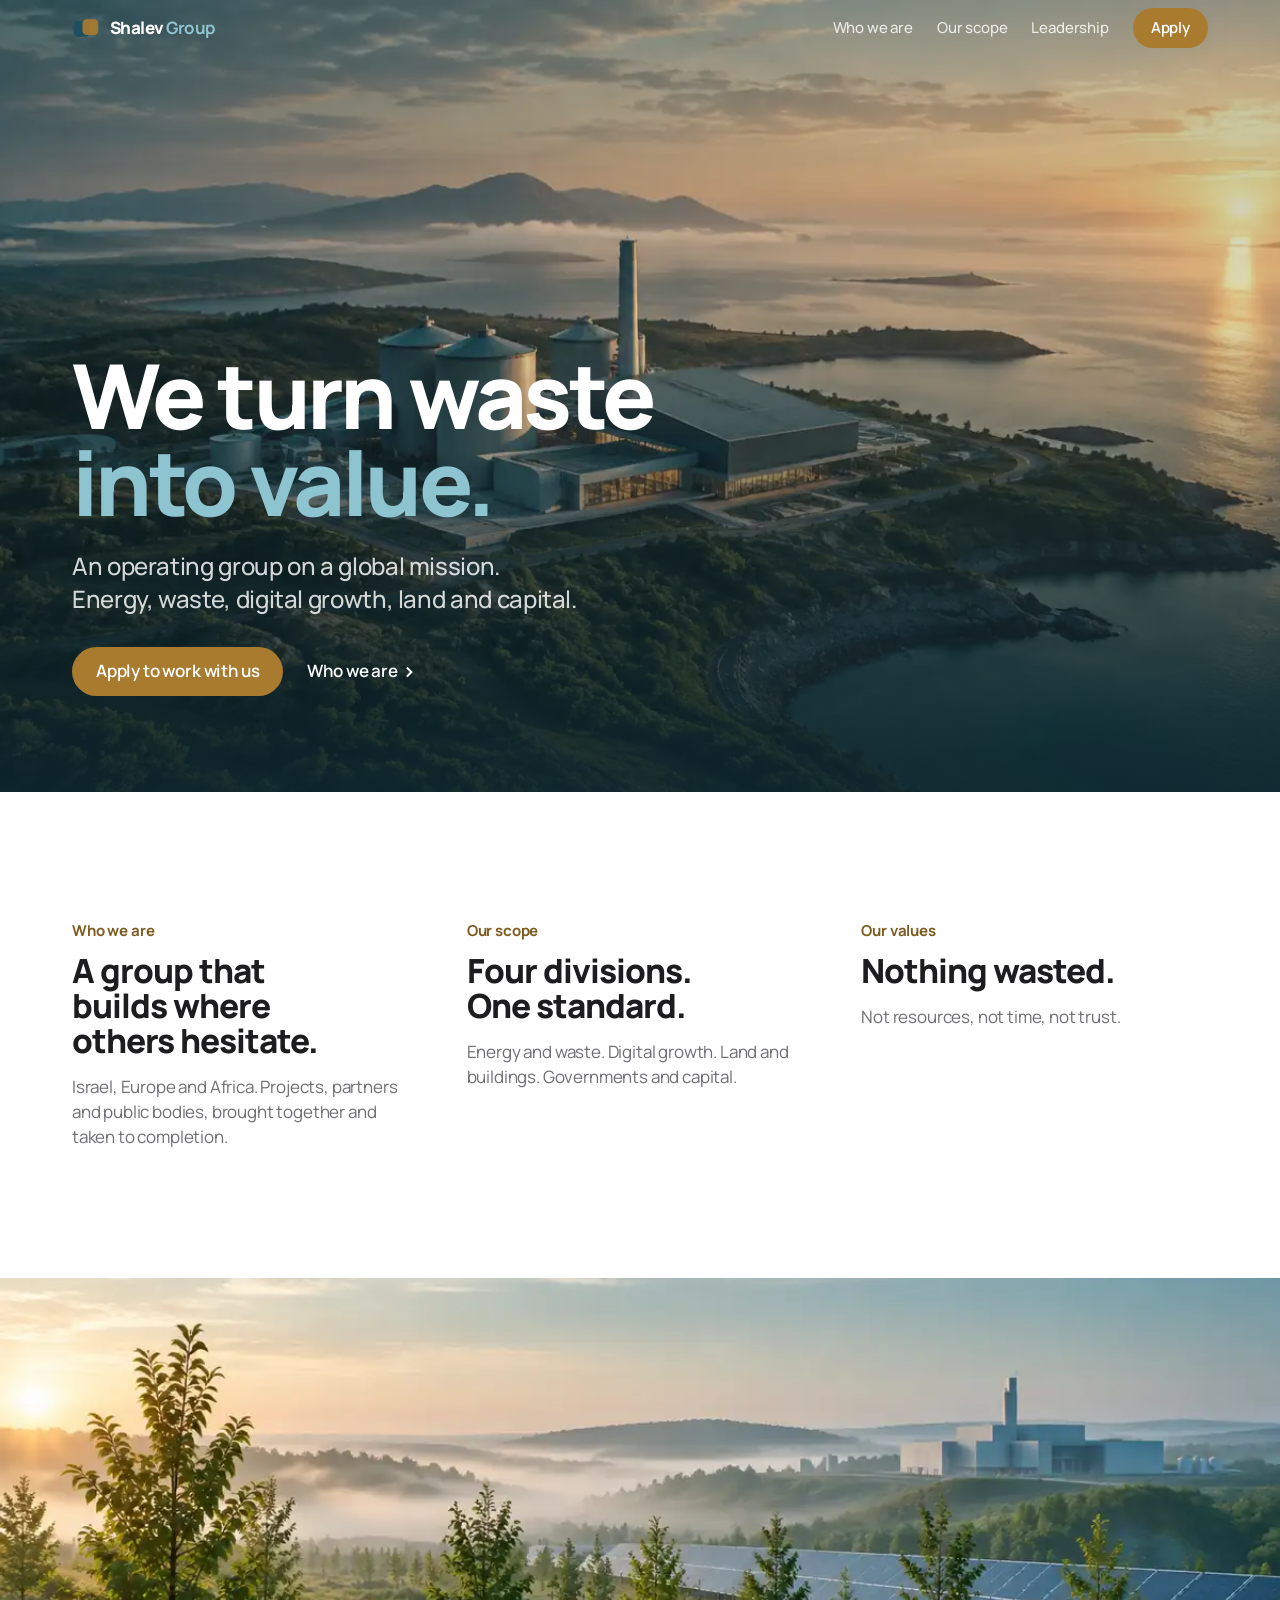
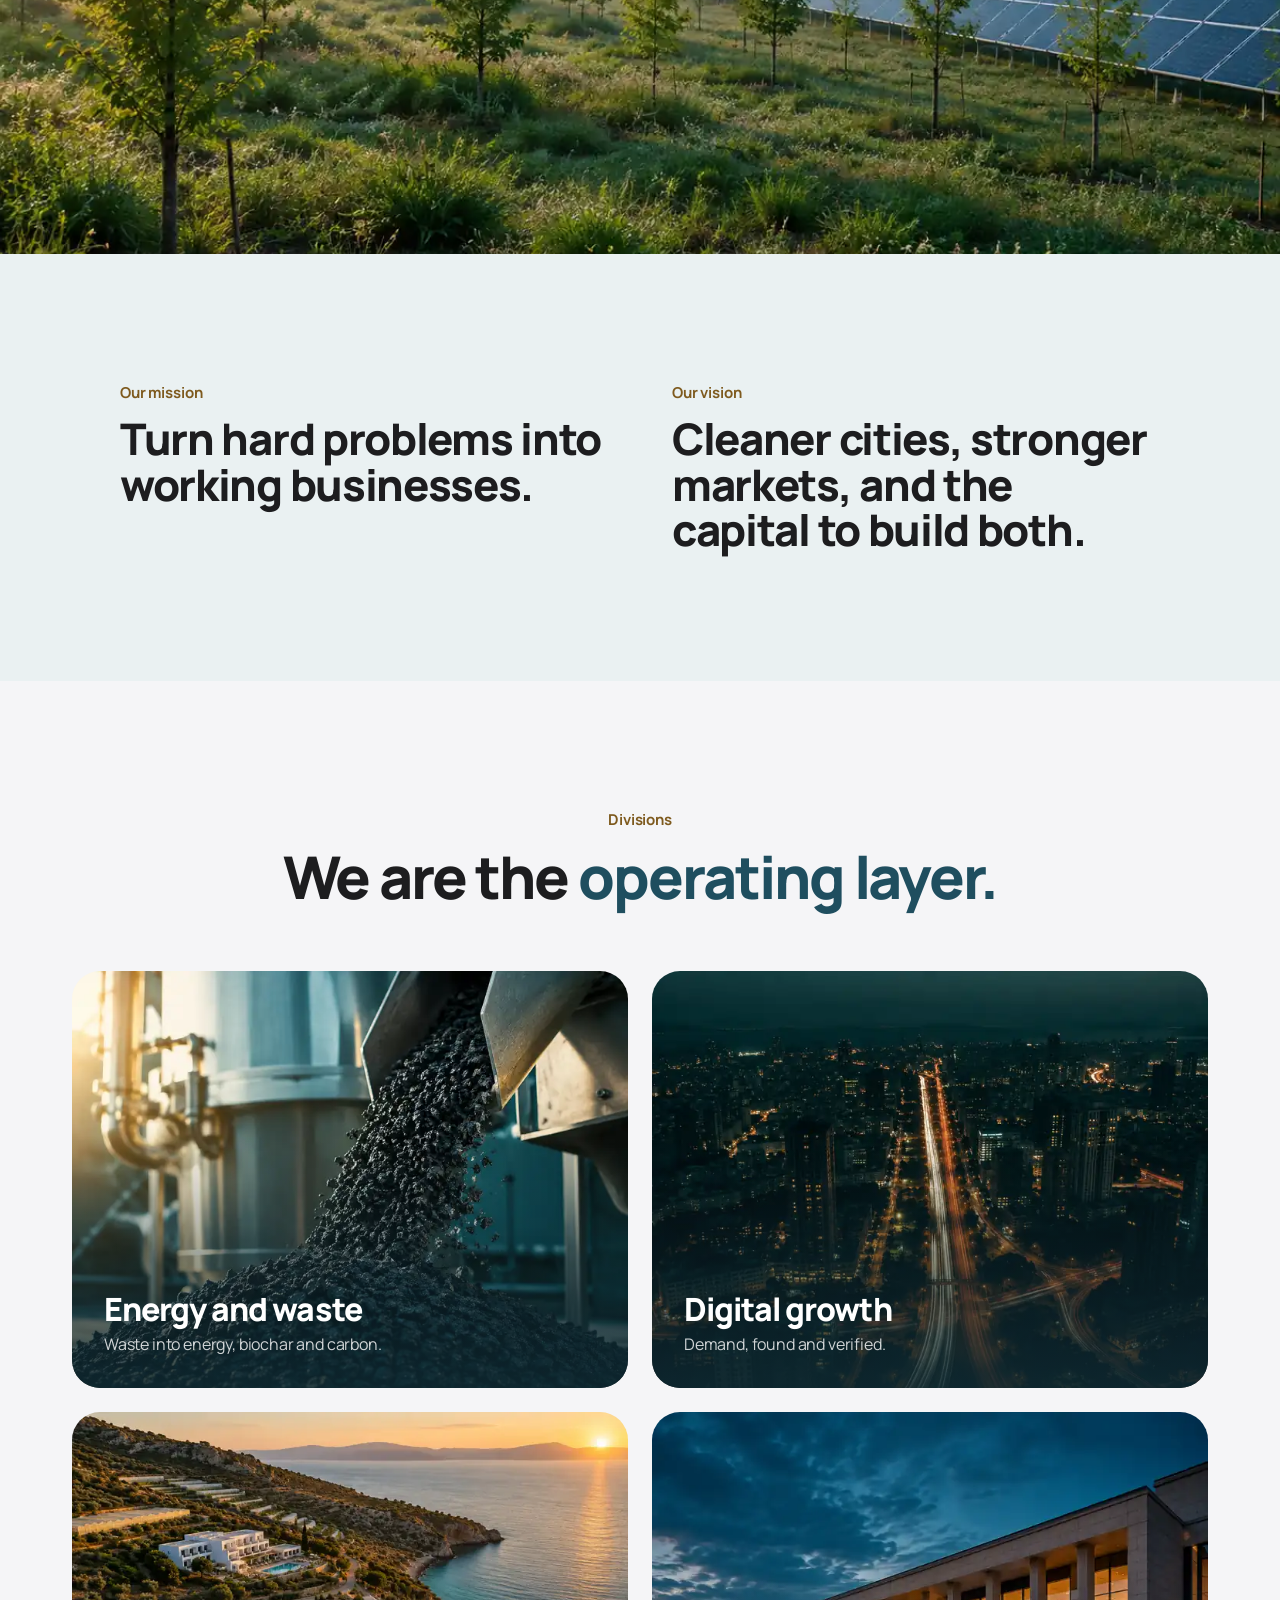
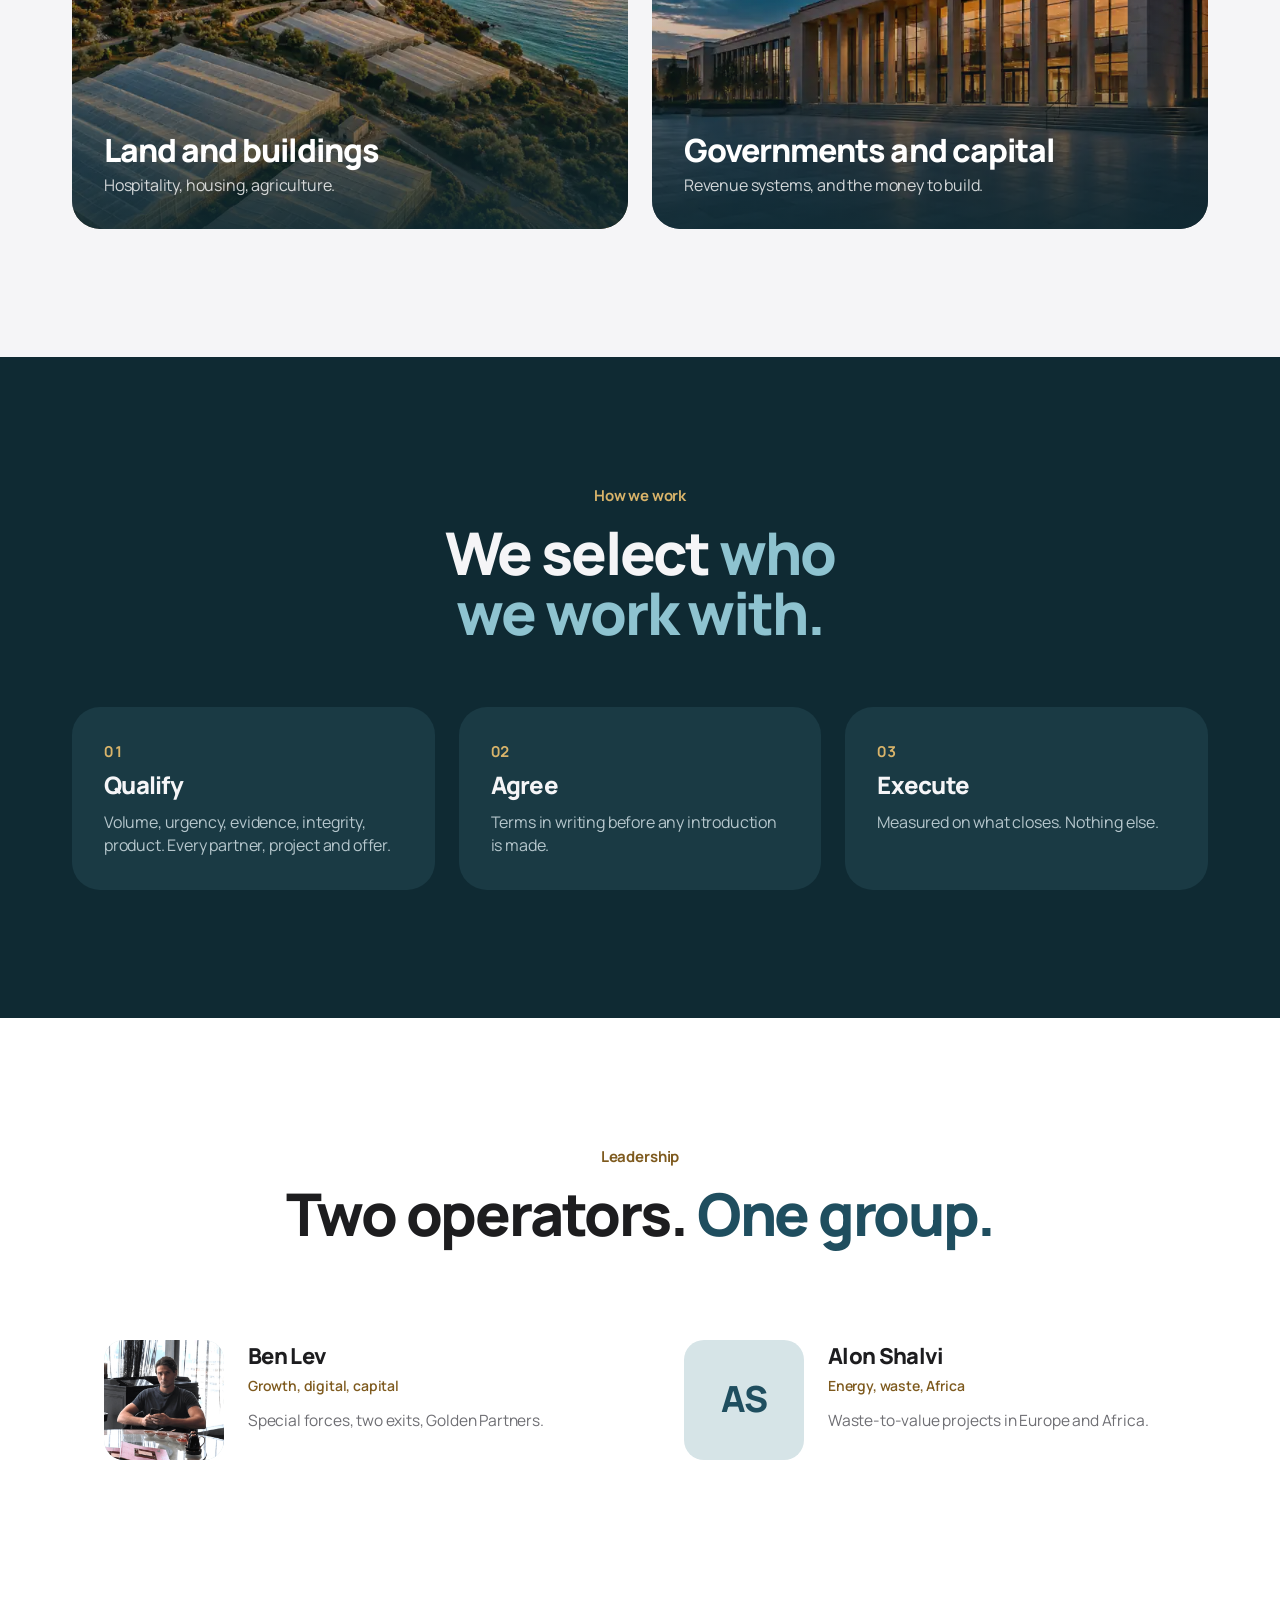
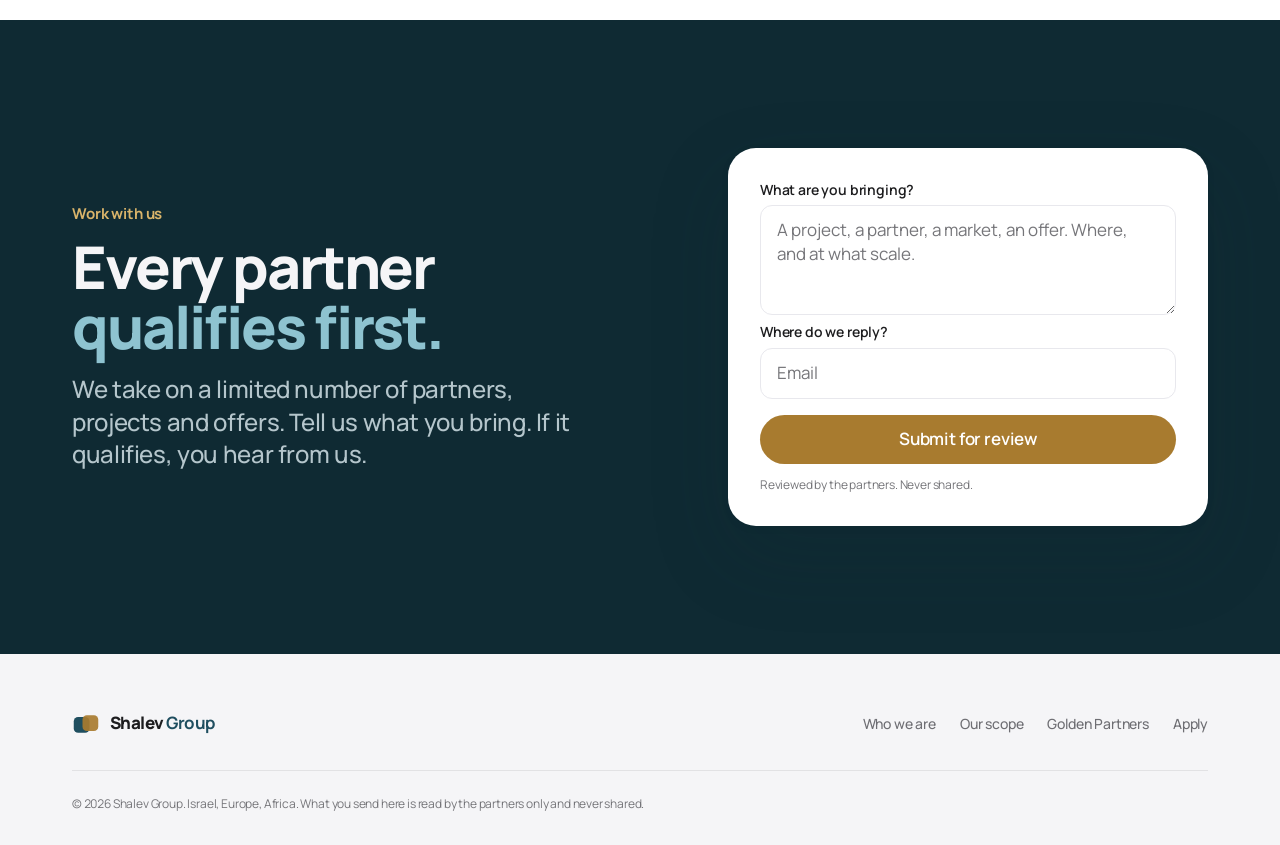
==== index.html @ f4799b77 "Title option 3 and the shalevgroup.com CNAME for GitHub Pages Hero now reads "We turn waste into val" ====
<!doctype html>
<html lang="en">
<head>
<meta charset="utf-8">
<meta name="viewport" content="width=device-width, initial-scale=1">
<title>Shalev Group</title>
<meta name="description" content="Shalev Group turns waste into value. An operating group in energy, waste, digital growth, land and capital. Israel, Europe, Africa.">
<meta property="og:title" content="Shalev Group">
<meta property="og:description" content="We turn waste into value.">
<meta property="og:type" content="website">
<meta property="og:image" content="img/hero.webp">
<link rel="preload" href="fonts/Manrope[wght].ttf" as="font" type="font/ttf" crossorigin>
<link rel="stylesheet" href="css/shalev.css">
<link rel="icon" href="img/mark.svg">
</head>
<body>

<header class="nav nav-dark">
  <div class="wrap">
    <a class="brand" href="/" aria-label="Shalev Group home"><svg viewBox="0 0 32 32" aria-hidden="true"><rect x="2" y="8" width="18" height="18" rx="5" fill="#1F4E5F"/><rect x="12" y="6" width="18" height="18" rx="5" fill="#A87B2F" opacity=".92"/></svg><span>Shalev <b>Group</b></span></a>
    <nav class="nav-links" aria-label="Primary">
      <a href="#who">Who we are</a>
      <a href="#scope">Our scope</a>
      <a href="#leadership">Leadership</a>
      <a class="btn btn-brass btn-sm" href="#apply">Apply</a>
    </nav>
  </div>
</header>

<main>

<section class="hero-photo" id="top">
  <img class="bg" src="img/hero.webp" alt="" width="1400" height="783" fetchpriority="high">
  <div class="wrap hero-copy">
    <h1 class="hero-display">We turn waste <em>into value.</em></h1>
    <p class="lead">An operating group on a global mission. Energy, waste, digital growth, land and capital.</p>
    <div class="hero-cta"><a class="btn btn-brass" href="#apply">Apply to work with us</a><a class="link" href="#who">Who we are</a></div>
  </div>
</section>

<section class="tile white" id="who">
  <div class="wrap">
    <div class="trio">
      <div><span class="eyebrow">Who we are</span><p class="display-sm">A group that builds where others hesitate.</p><p class="body">Israel, Europe and Africa. Projects, partners and public bodies, brought together and taken to completion.</p></div>
      <div><span class="eyebrow">Our scope</span><p class="display-sm">Four divisions. One standard.</p><p class="body">Energy and waste. Digital growth. Land and buildings. Governments and capital.</p></div>
      <div><span class="eyebrow">Our values</span><p class="display-sm">Nothing wasted.</p><p class="body">Not resources, not time, not trust.</p></div>
    </div>
  </div>
</section>

<section class="photo-band">
  <img src="img/mission.webp" alt="" width="1200" height="671" loading="lazy">
</section>

<section class="tile tonal mv" id="mission">
  <div class="wrap">
    <div class="mv-grid">
      <div><span class="eyebrow">Our mission</span><p class="display-sm">Turn hard problems into working businesses.</p></div>
      <div><span class="eyebrow">Our vision</span><p class="display-sm">Cleaner cities, stronger markets, and the capital to build both.</p></div>
    </div>
  </div>
</section>

<section class="tile gray" id="scope">
  <div class="wrap">
    <div class="tile-head"><span class="eyebrow">Divisions</span><h2 class="display">We are the <em>operating layer.</em></h2></div>
    <div class="cards">
      <a class="card" href="#apply"><img src="img/energy.webp" alt="" width="720" height="542" loading="lazy"><div class="cb"><h3>Energy and waste</h3><p>Waste into energy, biochar and carbon.</p></div></a>
      <a class="card" href="https://goldenpartners.co" rel="noopener"><img src="img/digital.webp" alt="" width="720" height="542" loading="lazy"><div class="cb"><h3>Digital growth</h3><p>Demand, found and verified.</p></div></a>
      <a class="card" href="#apply"><img src="img/land.webp" alt="" width="720" height="542" loading="lazy"><div class="cb"><h3>Land and buildings</h3><p>Hospitality, housing, agriculture.</p></div></a>
      <a class="card" href="#apply"><img src="img/capital.webp" alt="" width="720" height="542" loading="lazy"><div class="cb"><h3>Governments and capital</h3><p>Revenue systems, and the money to build.</p></div></a>
    </div>
  </div>
</section>

<section class="tile on-dark" id="standard">
  <div class="wrap">
    <div class="tile-head"><span class="eyebrow">How we work</span><h2 class="display">We select <em>who we work with.</em></h2></div>
    <div class="steps3">
      <div class="step"><span class="n">01</span><h3>Qualify</h3><p>Volume, urgency, evidence, integrity, product. Every partner, project and offer.</p></div>
      <div class="step"><span class="n">02</span><h3>Agree</h3><p>Terms in writing before any introduction is made.</p></div>
      <div class="step"><span class="n">03</span><h3>Execute</h3><p>Measured on what closes. Nothing else.</p></div>
    </div>
  </div>
</section>

<section class="tile white" id="leadership">
  <div class="wrap">
    <div class="tile-head"><span class="eyebrow">Leadership</span><h2 class="display">Two operators. <em>One group.</em></h2></div>
    <div class="people">
      <article class="person">
        <div class="ph"><img src="img/ben-lev.jpg" alt="Ben Lev" width="120" height="120" loading="lazy"></div>
        <div><h3>Ben Lev</h3><div class="role">Growth, digital, capital</div><p>Special forces, two exits, Golden Partners.</p></div>
      </article>
      <article class="person">
        <div class="ph init" aria-hidden="true">AS</div>
        <div><h3>Alon Shalvi</h3><div class="role">Energy, waste, Africa</div><p>Waste-to-value projects in Europe and Africa.</p></div>
      </article>
    </div>
  </div>
</section>

<section class="tile on-dark" id="apply">
  <div class="wrap close-grid">
    <div>
      <span class="eyebrow">Work with us</span>
      <h2 class="display">Every partner <em>qualifies first.</em></h2>
      <p class="lead">We take on a limited number of partners, projects and offers. Tell us what you bring. If it qualifies, you hear from us.</p>
    </div>
    <div>
      <form class="form-card" id="qform" novalidate>
        <div class="q"><label class="label" for="f-ask">What are you bringing?</label><textarea class="field" id="f-ask" name="ask" placeholder="A project, a partner, a market, an offer. Where, and at what scale." required></textarea><p class="err">One sentence is enough.</p></div>
        <div class="q"><label class="label" for="f-email">Where do we reply?</label><input class="field" id="f-email" name="email" type="email" inputmode="email" autocomplete="email" placeholder="Email" required><p class="err">A working email, so the reply reaches you.</p></div>
        <button class="btn btn-brass" type="submit">Submit for review</button>
        <p class="fine">Reviewed by the partners. Never shared.</p>
      </form>
      <div class="done" id="qdone" tabindex="-1"><p>Received. If it qualifies, you hear from us.</p></div>
    </div>
  </div>
</section>

</main>

<footer>
  <div class="wrap">
    <div class="f-top">
      <a class="brand" href="/"><svg viewBox="0 0 32 32" aria-hidden="true"><rect x="2" y="8" width="18" height="18" rx="5" fill="#1F4E5F"/><rect x="12" y="6" width="18" height="18" rx="5" fill="#A87B2F" opacity=".92"/></svg><span>Shalev <b>Group</b></span></a>
      <nav class="f-links" aria-label="Footer"><a href="#who">Who we are</a><a href="#scope">Our scope</a><a href="https://goldenpartners.co" rel="noopener">Golden Partners</a><a href="#apply">Apply</a></nav>
    </div>
    <p class="fine f-fine">© 2026 Shalev Group. Israel, Europe, Africa. What you send here is read by the partners only and never shared.</p>
  </div>
</footer>
<script src="js/site.js" defer></script>
</body>
</html>
---- css/shalev.css ----
/* Shalev Group. Chassis shared with Local Growth Partner and Golden Partners (one sans family, Apple tiles, product on a stage). Tokens are Shalev's: deep teal, brass, sea-dark tile. See DESIGN.md. */
@font-face{font-family:"Manrope";src:url("../fonts/Manrope[wght].ttf") format("truetype");font-weight:200 800;font-display:swap}
:root{
  --canvas:#FFFFFF;--surface:#F5F5F7;--surface-2:#E8E8ED;--tonal:#EAF1F2;--tonal-2:#D6E4E7;
  --ink:#1D1D1F;--ink-2:#6E6E73;--ink-3:#757579;--hairline:rgba(0,0,0,.08);
  --tile:#0F2A33;--tile-2:#1A3A44;--on-dark:#F5F5F7;--on-dark-2:#B5C6CC;--on-dark-3:#8FA6AE;
  --teal:#1F4E5F;--teal-press:#163B48;--teal-on-dark:#8EC3D0;--brass:#A87B2F;--brass-ink:#7E5A1E;--brass-on-dark:#D9B46A;--good:#1E9E5A;
  --sans:"Manrope",system-ui,-apple-system,BlinkMacSystemFont,"SF Pro Text","Segoe UI",Roboto,"Helvetica Neue",Arial,sans-serif;
  --s1:4px;--s2:8px;--s3:12px;--s4:16px;--s5:24px;--s6:32px;--s7:48px;--s8:64px;--s9:96px;--s10:128px;
  --r-sm:12px;--r-md:20px;--r-lg:28px;--r-xl:36px;--pill:9999px;
  --shadow-product:0 30px 80px rgba(15,42,51,.18),0 2px 8px rgba(15,42,51,.06);
  --ease:cubic-bezier(.25,.1,.25,1);--ease-out:cubic-bezier(0,0,.58,1);
}
*{box-sizing:border-box;margin:0;padding:0}
html{scroll-behavior:smooth;-webkit-text-size-adjust:100%}
body{font-family:var(--sans);font-size:17px;line-height:1.47;letter-spacing:-0.01em;color:var(--ink);background:var(--canvas);-webkit-font-smoothing:antialiased;overflow-x:hidden;font-variant-numeric:tabular-nums}
img,svg{display:block;max-width:100%}
a{color:inherit}ol,ul{list-style:none}
::selection{background:var(--brass);color:#fff}
:focus-visible{outline:2px solid var(--teal);outline-offset:3px;border-radius:var(--r-sm)}
.on-dark :focus-visible{outline-color:var(--teal-on-dark)}
.wrap{width:100%;max-width:1200px;margin:0 auto;padding:0 var(--s6)}

/* type */
.hero-display{font-weight:800;font-size:clamp(46px,7vw,92px);line-height:.98;letter-spacing:-0.04em;text-wrap:balance}
.display{font-weight:800;font-size:clamp(34px,4.6vw,60px);line-height:1.02;letter-spacing:-0.035em;text-wrap:balance}
.display-sm{font-weight:800;font-size:clamp(28px,3.4vw,44px);line-height:1.05;letter-spacing:-0.03em;text-wrap:balance}
.hero-display em,.display em,.display-sm em{font-style:normal;color:var(--teal)}
.on-dark .display em,.on-dark .display-sm em{color:var(--teal-on-dark)}
.lead{font-size:clamp(19px,2.1vw,24px);line-height:1.35;letter-spacing:-0.015em;font-weight:500;color:var(--ink-2);text-wrap:pretty}
.on-dark .lead{color:var(--on-dark-2)}
.title{font-size:21px;font-weight:700;line-height:1.24;letter-spacing:-0.02em}
.body{font-size:17px;color:var(--ink-2)}
.on-dark .body{color:var(--on-dark-2)}
.caption{font-size:14px;line-height:1.43;color:var(--ink-2)}
.on-dark .caption{color:var(--on-dark-3)}
.fine{font-size:12px;line-height:1.5;color:var(--ink-3)}
.eyebrow{display:block;font-size:15px;font-weight:700;letter-spacing:-0.01em;color:var(--brass-ink);margin-bottom:var(--s3)}
.on-dark .eyebrow{color:var(--brass-on-dark)}

/* buttons */
.btn{display:inline-flex;align-items:center;justify-content:center;gap:8px;min-height:48px;padding:12px 24px;border-radius:var(--pill);border:0;font:inherit;font-size:17px;font-weight:600;letter-spacing:-0.01em;text-decoration:none;cursor:pointer;white-space:nowrap;transition:background-color 200ms var(--ease),color 200ms var(--ease),transform 100ms var(--ease)}
.btn:active{transform:scale(.97)}
.btn-primary{background:var(--teal);color:#fff}
.btn-primary:hover{background:var(--teal-press)}
.btn-brass{background:var(--brass);color:#fff}
.btn-brass:hover{background:#946A25}
.btn-sm{min-height:40px;padding:8px 18px;font-size:15px}
.link{color:var(--teal);text-decoration:none;font-weight:600;font-size:17px;display:inline-flex;align-items:center;gap:4px;min-height:48px}
.link::after{content:"\203A";font-size:22px;line-height:1;margin-top:-2px}
.link:hover{text-decoration:underline;text-underline-offset:4px}
.on-dark .link{color:var(--teal-on-dark)}

/* nav */
.nav{position:sticky;top:0;z-index:20;background:rgba(255,255,255,.78);-webkit-backdrop-filter:saturate(180%) blur(20px);backdrop-filter:saturate(180%) blur(20px);border-bottom:1px solid var(--hairline)}
.nav .wrap{display:flex;align-items:center;gap:var(--s5);min-height:56px}
.brand{display:inline-flex;align-items:center;gap:10px;text-decoration:none;font-weight:800;font-size:17px;letter-spacing:-0.03em;min-height:44px;white-space:nowrap}
.brand svg{width:28px;height:28px;flex:0 0 auto}
.brand span b{color:var(--teal)}
.nav-links{margin-left:auto;display:flex;align-items:center;gap:var(--s5)}
.nav-links a:not(.btn){text-decoration:none;font-size:15px;font-weight:500;color:var(--ink-2);min-height:44px;display:inline-flex;align-items:center}
.nav-links a:not(.btn):hover{color:var(--ink)}

/* tiles */
.tile{padding:var(--s10) 0}
.tile.white{background:var(--canvas)}
.tile.gray{background:var(--surface)}
.tile.tonal{background:var(--tonal)}
.tile.on-dark{background:var(--tile);color:var(--on-dark)}
.tile-head{text-align:center;max-width:760px;margin:0 auto var(--s8)}
.tile-head .lead{margin-top:var(--s4)}

/* hero: centered stack, the deal sheet on a stage */
.hero{padding:var(--s9) 0 0;text-align:center}
.hero-in{max-width:900px;margin:0 auto;animation:rise 500ms var(--ease-out) both}
@keyframes rise{from{opacity:0;transform:translateY(12px)}to{opacity:1;transform:none}}
.trust{display:inline-block;font-size:14px;font-weight:600;color:var(--ink-2);background:var(--surface);border-radius:var(--pill);padding:8px 14px 8px 12px;margin-bottom:var(--s6);line-height:1.4}
.trust i{display:inline-block;width:8px;height:8px;border-radius:50%;background:var(--brass);margin-right:8px;vertical-align:1px}
.trust b{color:var(--ink);font-weight:700}
.hero .lead{max-width:680px;margin:var(--s5) auto 0}
.hero-cta{display:flex;justify-content:center;align-items:center;gap:var(--s5);margin-top:var(--s6);flex-wrap:wrap}
.stage{margin-top:var(--s8);background:var(--surface);border-radius:var(--r-xl) var(--r-xl) 0 0;padding:var(--s8) var(--s6) 0;animation:rise 600ms var(--ease-out) 120ms both}
.deck{max-width:1000px;margin:0 auto;display:grid;grid-template-columns:1.25fr 1fr;gap:var(--s5);align-items:end;text-align:left}
.sheet{background:var(--canvas);border-radius:var(--r-md) var(--r-md) 0 0;box-shadow:var(--shadow-product);overflow:hidden}
.sheet .sh{display:flex;justify-content:space-between;align-items:center;padding:16px 24px;border-bottom:1px solid var(--hairline);font-size:14px;font-weight:700}
.sheet .sh span{color:var(--ink-2);font-weight:600}
.sheet dl{padding:8px 24px 4px}
.sheet .row{display:grid;grid-template-columns:150px 1fr;gap:16px;padding:13px 0;border-bottom:1px solid var(--hairline);font-size:15px}
.sheet .row:last-child{border-bottom:0}
.sheet dt{color:var(--ink-2);font-weight:600}
.sheet dd{font-weight:600;color:var(--ink)}
.sheet dd .ln{display:block;height:10px;border-radius:5px;background:var(--surface-2);margin-top:6px}
.sheet dd .ln.w60{width:60%}.sheet dd .ln.w80{width:80%}.sheet dd .ln.w40{width:40%}
.sheet .sig{display:flex;gap:var(--s5);padding:14px 24px 22px;font-size:13px;color:var(--ink-2)}
.sheet .sig b{display:block;color:var(--ink);font-weight:700}
.sheet .sig .ok{color:var(--good);font-weight:700}
.quals{background:var(--tile);color:var(--on-dark);border-radius:var(--r-md) var(--r-md) 0 0;box-shadow:var(--shadow-product);padding:22px 24px 26px}
.quals .qh{font-size:13px;font-weight:700;color:var(--on-dark-3);margin-bottom:10px}
.quals li{display:flex;gap:12px;align-items:center;padding:11px 0;border-top:1px solid rgba(255,255,255,.08);font-size:15px;font-weight:600}
.quals li i{width:20px;height:20px;border-radius:50%;background:var(--teal-on-dark);flex:0 0 auto;position:relative}
.quals li i::after{content:"";position:absolute;left:6px;top:4px;width:5px;height:9px;border-right:2px solid var(--tile);border-bottom:2px solid var(--tile);transform:rotate(45deg)}
.quals .qf{margin-top:12px;font-size:13px;color:var(--on-dark-3)}
.found{background:var(--surface);padding:var(--s6) 0 var(--s8)}
.found .wrap{display:flex;flex-direction:column;align-items:center;gap:var(--s4)}
.found ul{display:flex;flex-wrap:wrap;justify-content:center;gap:12px 36px;font-size:16px;font-weight:700;color:var(--ink-2)}

/* sectors: four tiles, each with a small drawn visual */
.sectors{display:grid;grid-template-columns:1fr 1fr;gap:var(--s5)}
.sector{background:var(--canvas);border-radius:var(--r-lg);padding:var(--s6);display:flex;flex-direction:column;gap:var(--s4);min-height:360px}
.sector .k{font-size:13px;font-weight:700;color:var(--brass-ink)}
.sector h3{font-size:clamp(24px,2.6vw,32px);font-weight:800;letter-spacing:-0.03em;line-height:1.08}
.sector p{color:var(--ink-2);font-size:16px;max-width:46ch}
.sector .vis{margin-top:auto;background:var(--tonal);border-radius:var(--r-md);padding:20px;min-height:150px;display:flex;align-items:center}
.flow{display:flex;align-items:center;gap:8px;width:100%;flex-wrap:wrap}
.flow span{background:var(--canvas);border-radius:var(--pill);padding:8px 12px;font-size:13px;font-weight:700;white-space:nowrap}
.flow em{font-style:normal;color:var(--teal);font-weight:800}
.flow .to{color:var(--ink-3);font-size:14px;padding:0 2px}
.flow .out{background:var(--tile);color:var(--on-dark)}
.stack{display:grid;grid-template-columns:repeat(3,1fr);gap:8px;width:100%}
.stack div{background:var(--canvas);border-radius:var(--r-sm);padding:12px;font-size:13px;font-weight:600;color:var(--ink-2)}
.stack div b{display:block;color:var(--ink);font-size:18px;font-weight:800;letter-spacing:-0.02em}
.bars{width:100%;display:grid;gap:8px}
.bars div{display:grid;grid-template-columns:110px 1fr;align-items:center;gap:10px;font-size:13px;font-weight:600;color:var(--ink-2)}
.bars i{display:block;height:12px;border-radius:6px;background:var(--teal);opacity:.85}
.bars i.b2{width:70%;opacity:.6}.bars i.b3{width:45%;opacity:.4}
.terms{width:100%;display:grid;gap:8px}
.terms div{display:flex;justify-content:space-between;background:var(--canvas);border-radius:var(--r-sm);padding:10px 14px;font-size:13px;font-weight:600}
.terms div b{color:var(--teal);font-weight:800}

/* how we work: dark tile, three steps */
.steps3{display:grid;grid-template-columns:repeat(3,1fr);gap:var(--s5)}
.step{background:var(--tile-2);border-radius:var(--r-lg);padding:var(--s6)}
.step .n{font-size:15px;font-weight:700;color:var(--brass-on-dark)}
.step h3{margin-top:var(--s2);font-size:24px;font-weight:800;letter-spacing:-0.03em;line-height:1.1}
.step p{margin-top:var(--s3);color:var(--on-dark-2);font-size:16px}

/* who: tonal tile, two people */
.people{display:grid;grid-template-columns:1fr 1fr;gap:var(--s5)}
.person{background:var(--canvas);border-radius:var(--r-lg);padding:var(--s6);display:grid;grid-template-columns:120px 1fr;gap:var(--s5);align-items:start}
.person .ph{width:120px;height:120px;border-radius:var(--r-md);overflow:hidden;background:var(--tonal-2)}
.person .ph img{width:100%;height:100%;object-fit:cover;object-position:50% 20%}
.person .ph.init{display:flex;align-items:center;justify-content:center;font-size:36px;font-weight:800;color:var(--teal);letter-spacing:-0.04em}
.person h3{font-size:22px;font-weight:800;letter-spacing:-0.03em}
.person .role{margin-top:4px;font-size:14px;font-weight:600;color:var(--brass-ink)}
.person p{margin-top:var(--s3);color:var(--ink-2);font-size:15.5px}

/* close */
.close-grid{display:grid;grid-template-columns:1fr 480px;gap:var(--s8);align-items:center}
.close-grid>*{min-width:0}
.close-grid .lead{margin-top:var(--s4);max-width:520px}
.close-alt{margin-top:var(--s5);font-size:15px;color:var(--on-dark-2)}
.close-alt a{color:var(--teal-on-dark);text-decoration:none;font-weight:600}
.close-alt a:hover{text-decoration:underline}
.form-card{background:var(--canvas);color:var(--ink);border-radius:var(--r-lg);padding:var(--s6);box-shadow:var(--shadow-product)}
.label{display:block;font-size:14px;font-weight:600;color:var(--ink);margin:var(--s4) 0 6px;line-height:1.4}
.label:first-child{margin-top:0}
.field{width:100%;min-height:48px;padding:12px 16px;border:1px solid var(--surface-2);border-radius:var(--r-sm);background:var(--canvas);font:inherit;font-size:17px;color:var(--ink);transition:border-color 150ms var(--ease),box-shadow 150ms var(--ease);-webkit-appearance:none;appearance:none}
.field::placeholder{color:var(--ink-3)}
.field:focus{outline:none;border-color:var(--ink);box-shadow:0 0 0 3px rgba(29,29,31,.08)}
textarea.field{min-height:110px;resize:vertical;line-height:1.4}
.err{display:none;margin-top:6px;font-size:13px;color:#B03E0A;font-weight:600}
.q.bad .err{display:block}.q.bad .field{border-color:#B03E0A}
.form-card .btn{width:100%;margin-top:var(--s4)}
.form-card .fine{margin-top:var(--s3)}
.done{display:none;padding:var(--s4) 0}
.done p{font-size:19px;font-weight:600}

/* footer */
footer{background:var(--surface);padding:var(--s7) 0 var(--s6)}
.f-top{display:flex;justify-content:space-between;gap:var(--s5);flex-wrap:wrap;align-items:center}
.f-links{display:flex;gap:var(--s5);flex-wrap:wrap}
.f-links a{text-decoration:none;font-size:14px;font-weight:500;color:var(--ink-2);min-height:44px;display:inline-flex;align-items:center}
.f-links a:hover{color:var(--ink)}
.f-fine{border-top:1px solid var(--hairline);margin-top:var(--s5);padding-top:var(--s5)}

@media (max-width:1040px){
  .tile{padding:var(--s9) 0}
  .deck,.sectors,.steps3,.people,.close-grid{grid-template-columns:1fr}
  .deck .quals{display:none}
  .sector{min-height:0}
  .nav-links a:not(.btn){display:none}
}
@media (max-width:600px){
  .tile{padding:var(--s8) 0}
  .wrap{padding:0 var(--s4)}
  .hero{padding-top:var(--s7)}
  .hero-cta{flex-direction:column;gap:var(--s3)}
  .hero-cta .btn,.close-grid .btn{width:100%}
  .stage{padding:var(--s6) var(--s4) 0;border-radius:var(--r-lg) var(--r-lg) 0 0}
  .sheet .row{grid-template-columns:1fr;gap:4px;padding:10px 0}
  .sheet dl{padding:4px 18px}
  .sheet .sh,.sheet .sig{padding-left:18px;padding-right:18px}
  .stack{grid-template-columns:1fr}
  .person{grid-template-columns:1fr}
  .person .ph{width:96px;height:96px}
  .form-card{padding:var(--s5)}
}
@media (prefers-reduced-motion:reduce){*,*::before,*::after{animation:none!important;transition:none!important}html{scroll-behavior:auto}}

/* v2: photographic hero and tiles */
.nav-dark{position:absolute;top:0;left:0;right:0;background:transparent;border-bottom:0;-webkit-backdrop-filter:none;backdrop-filter:none;color:#fff}
.nav-dark .brand{color:#fff}.nav-dark .brand span b{color:var(--teal-on-dark)}
.nav-dark .nav-links a:not(.btn){color:rgba(255,255,255,.82)}.nav-dark .nav-links a:not(.btn):hover{color:#fff}
.hero-photo{position:relative;min-height:88vh;display:flex;align-items:flex-end;color:#fff;overflow:hidden;background:var(--tile)}
.hero-photo .bg{position:absolute;inset:0;width:100%;height:100%;object-fit:cover;object-position:50% 55%}
.hero-photo::after{content:"";position:absolute;inset:0;background:linear-gradient(180deg,rgba(15,42,51,.28) 0%,rgba(15,42,51,.12) 40%,rgba(15,42,51,.82) 100%)}
.hero-copy{position:relative;z-index:1;padding-top:var(--s10);padding-bottom:var(--s9);max-width:1200px;animation:rise 600ms var(--ease-out) both}
.hero-photo .hero-display{max-width:12ch;color:#fff}
.hero-photo .hero-display em{color:var(--teal-on-dark)}
.hero-photo .lead{margin-top:var(--s5);color:rgba(255,255,255,.82);max-width:34ch}
.hero-photo .hero-cta{justify-content:flex-start;margin-top:var(--s6)}
.hero-photo .link{color:#fff}
.mv .mv-grid{display:grid;grid-template-columns:1fr 1fr;gap:var(--s8);max-width:1040px;margin:0 auto}
.mv .display-sm{margin-top:var(--s2);max-width:18ch}
.photo-band{height:min(64vh,620px);overflow:hidden;background:var(--tile)}
.photo-band img{width:100%;height:100%;object-fit:cover}
.cards{display:grid;grid-template-columns:1fr 1fr;gap:var(--s5)}
.card{position:relative;display:block;border-radius:var(--r-lg);overflow:hidden;aspect-ratio:4/3;background:var(--tile-2);color:#fff;text-decoration:none}
.card img{width:100%;height:100%;object-fit:cover;transition:transform 600ms var(--ease)}
.card:hover img{transform:scale(1.03)}
.card::after{content:"";position:absolute;inset:0;background:linear-gradient(180deg,rgba(15,42,51,0) 40%,rgba(15,42,51,.86) 100%)}
.card .cb{position:absolute;left:0;right:0;bottom:0;padding:var(--s6);z-index:1}
.card h3{font-size:clamp(24px,2.6vw,32px);font-weight:800;letter-spacing:-0.03em;line-height:1.08}
.card p{margin-top:6px;font-size:16px;color:rgba(255,255,255,.8)}
@media (max-width:1040px){.mv .mv-grid,.cards{grid-template-columns:1fr}.hero-photo{min-height:78vh}}
@media (max-width:600px){.hero-copy{padding-top:var(--s9);padding-bottom:var(--s7)}.hero-photo .hero-display{max-width:none}.card{aspect-ratio:16/11}.card .cb{padding:var(--s5)}}

/* v2.1: who / scope / values trio, Polygreen-style statements */
.trio{display:grid;grid-template-columns:repeat(3,1fr);gap:var(--s7)}
.trio .display-sm{font-size:clamp(26px,2.6vw,34px);margin-top:var(--s2)}
.trio .body{margin-top:var(--s4);max-width:34ch}
.tile-head .eyebrow{margin-bottom:var(--s4)}
.mv.tonal .display-sm{max-width:20ch}
.step .n{letter-spacing:.04em}
@media (max-width:1040px){.trio{grid-template-columns:1fr;gap:var(--s7)}}
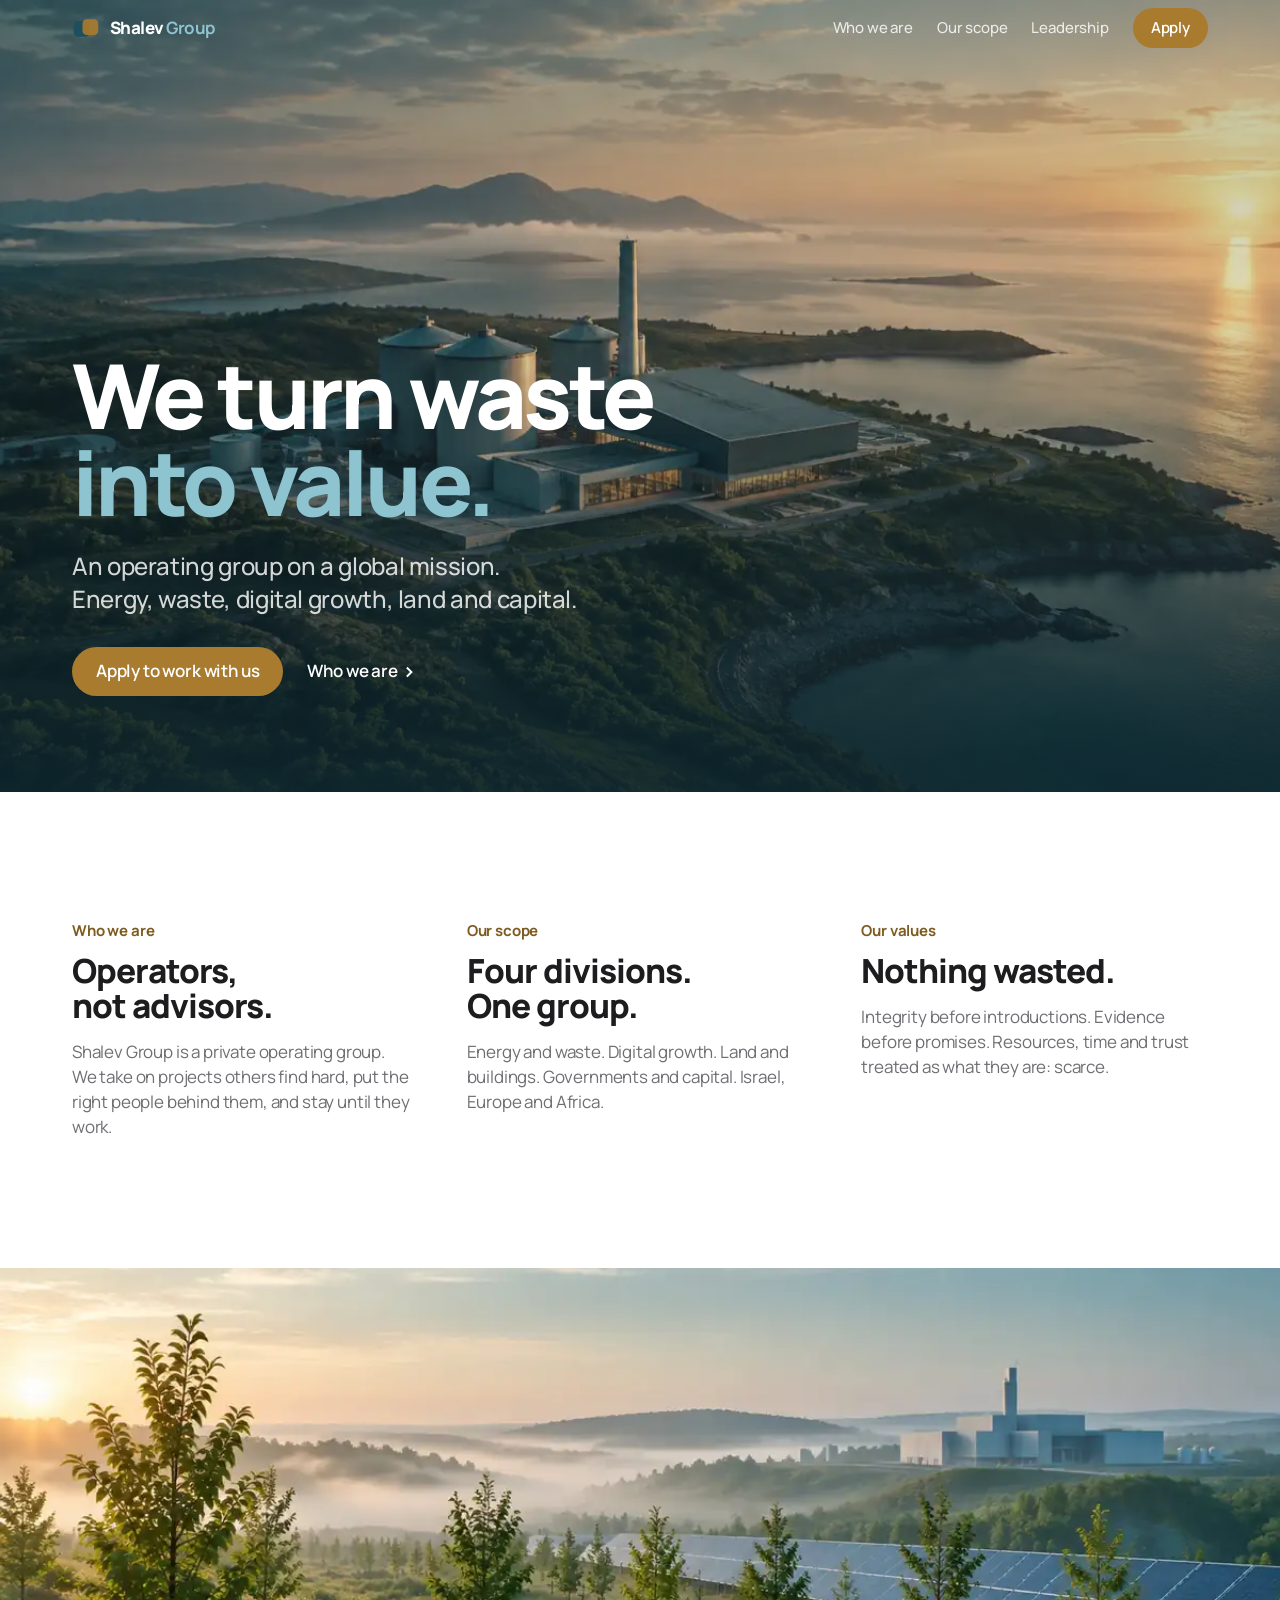
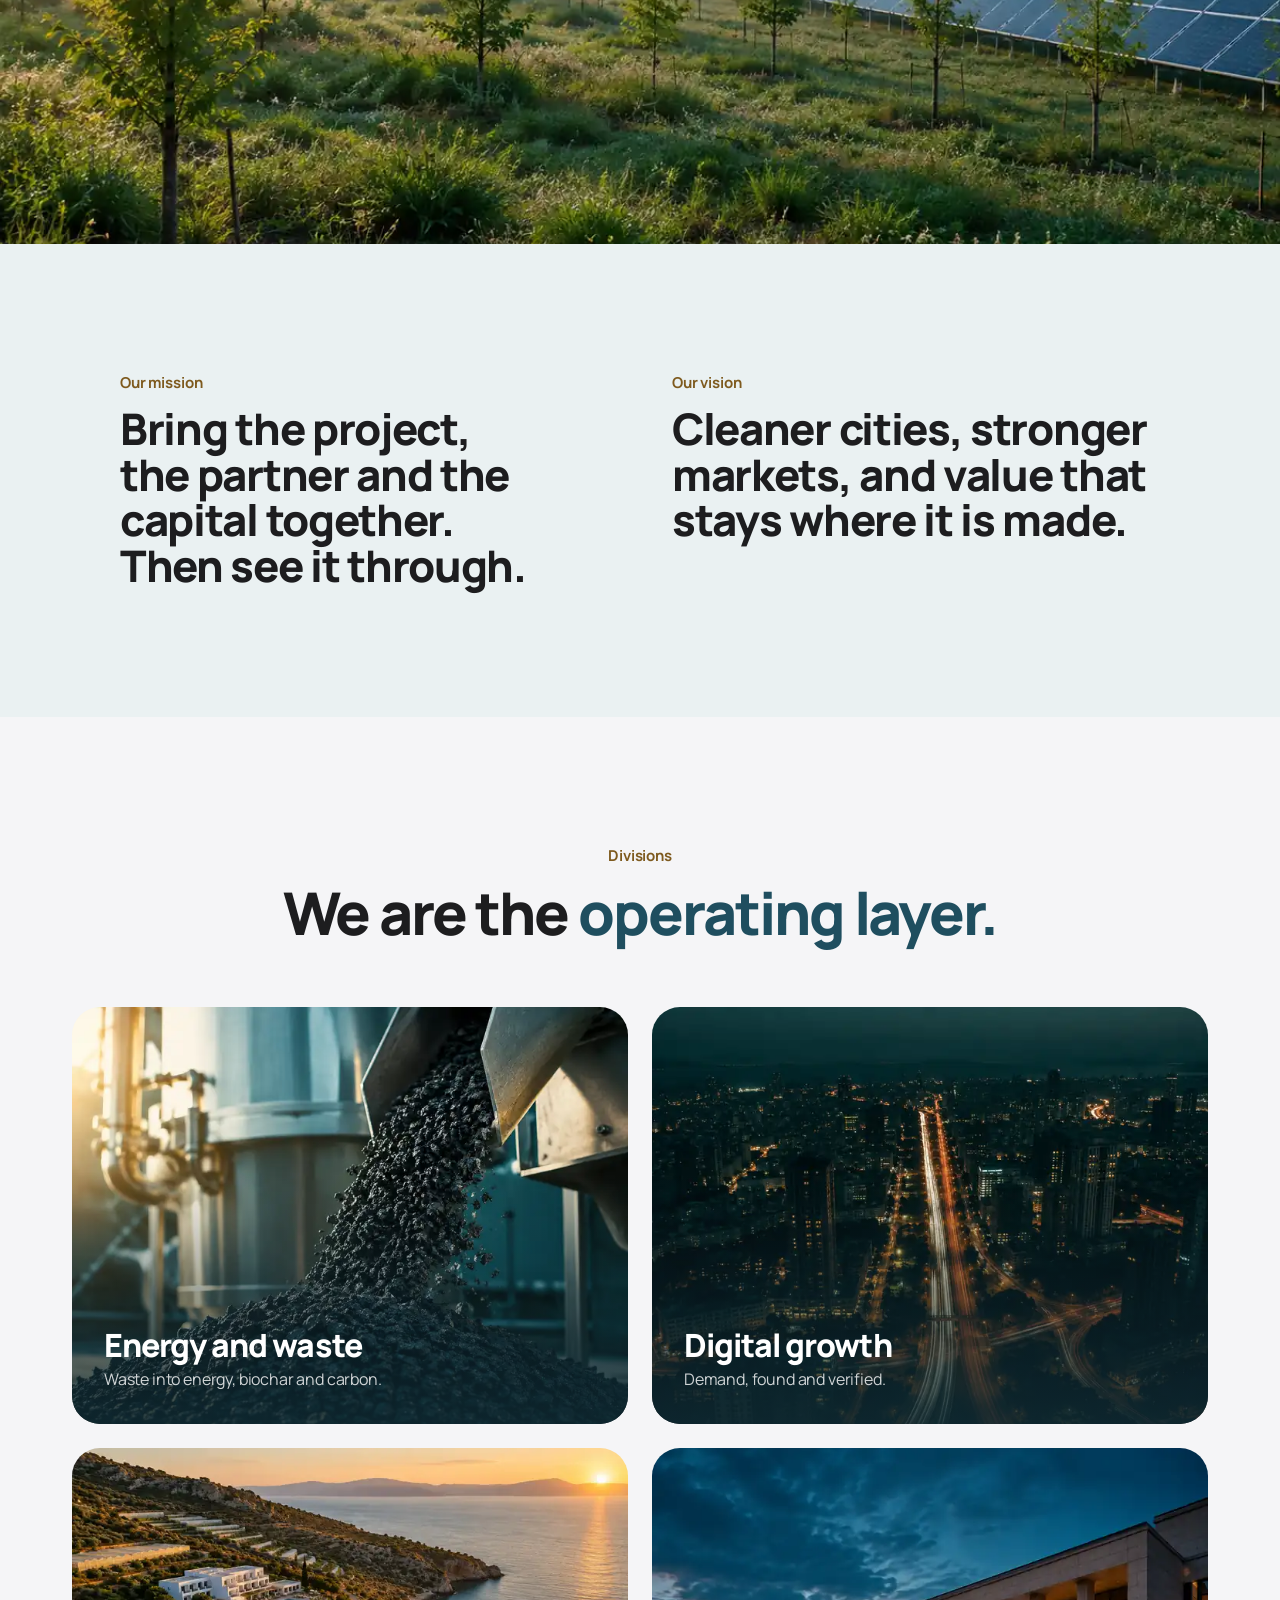
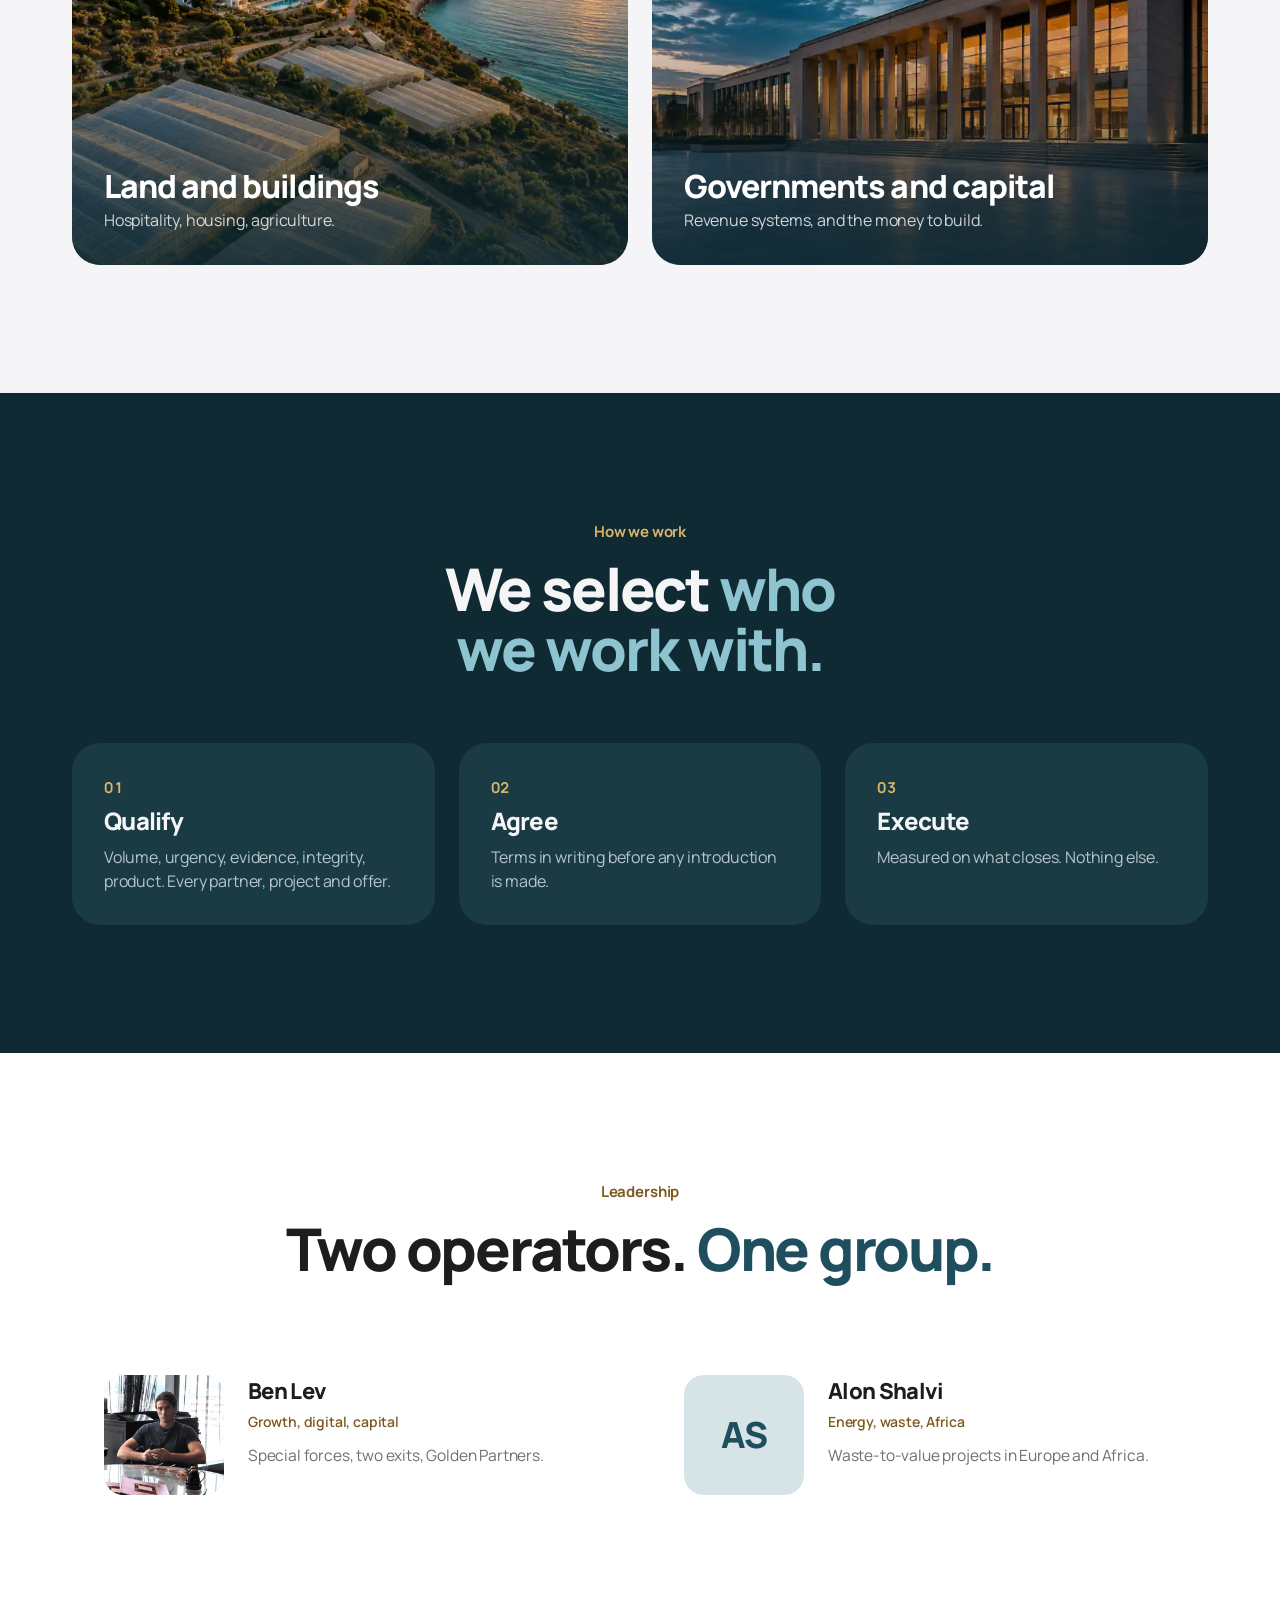
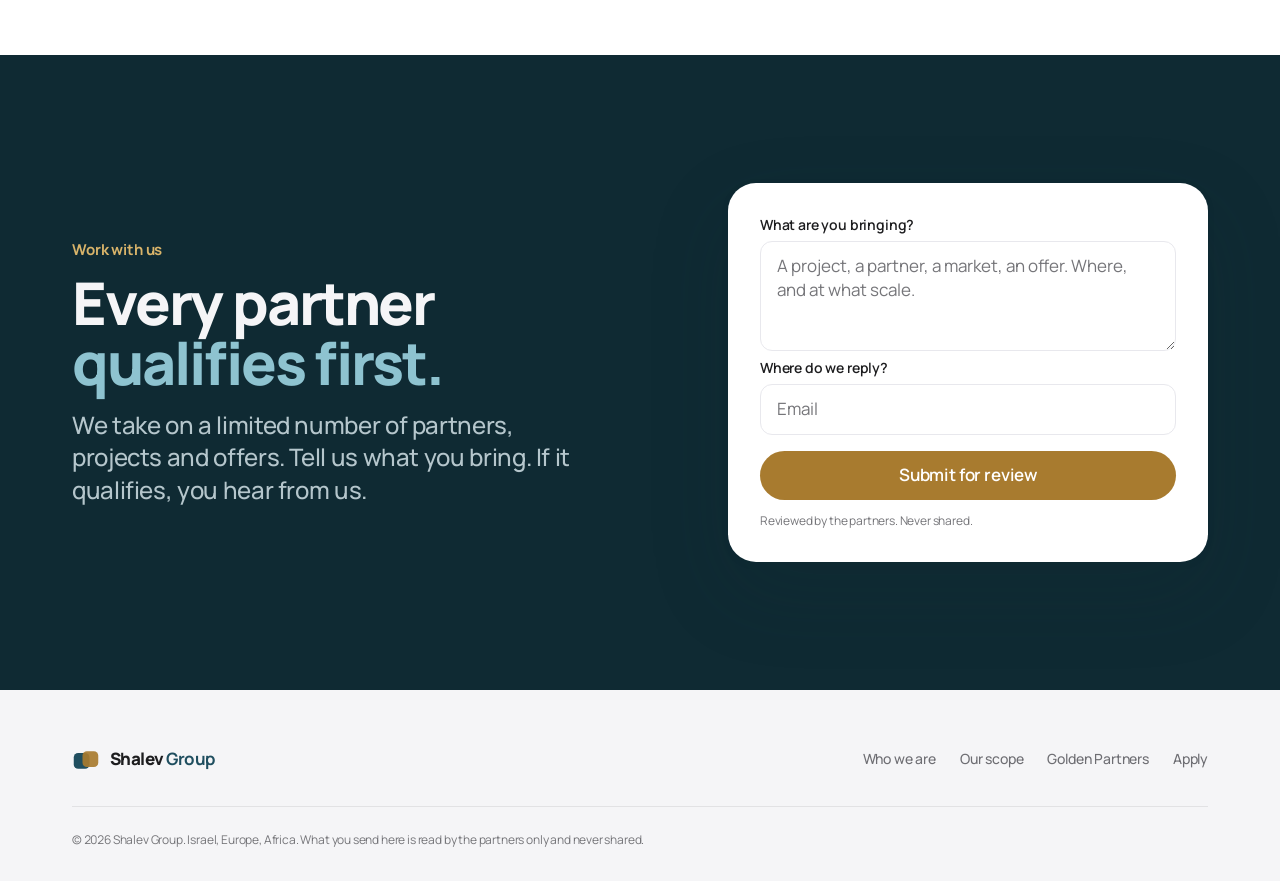
==== commit 7f04475f: "Copy pass: who we are, scope, values, mission and vision Rewritten after reading how Veolia, Reworld" ====
--- a/index.html
+++ b/index.html
@@ -41,9 +41,9 @@
 <section class="tile white" id="who">
   <div class="wrap">
     <div class="trio">
-      <div><span class="eyebrow">Who we are</span><p class="display-sm">A group that builds where others hesitate.</p><p class="body">Israel, Europe and Africa. Projects, partners and public bodies, brought together and taken to completion.</p></div>
-      <div><span class="eyebrow">Our scope</span><p class="display-sm">Four divisions. One standard.</p><p class="body">Energy and waste. Digital growth. Land and buildings. Governments and capital.</p></div>
-      <div><span class="eyebrow">Our values</span><p class="display-sm">Nothing wasted.</p><p class="body">Not resources, not time, not trust.</p></div>
+      <div><span class="eyebrow">Who we are</span><p class="display-sm">Operators, not advisors.</p><p class="body">Shalev Group is a private operating group. We take on projects others find hard, put the right people behind them, and stay until they work.</p></div>
+      <div><span class="eyebrow">Our scope</span><p class="display-sm">Four divisions. One group.</p><p class="body">Energy and waste. Digital growth. Land and buildings. Governments and capital. Israel, Europe and Africa.</p></div>
+      <div><span class="eyebrow">Our values</span><p class="display-sm">Nothing wasted.</p><p class="body">Integrity before introductions. Evidence before promises. Resources, time and trust treated as what they are: scarce.</p></div>
     </div>
   </div>
 </section>
@@ -55,8 +55,8 @@
 <section class="tile tonal mv" id="mission">
   <div class="wrap">
     <div class="mv-grid">
-      <div><span class="eyebrow">Our mission</span><p class="display-sm">Turn hard problems into working businesses.</p></div>
-      <div><span class="eyebrow">Our vision</span><p class="display-sm">Cleaner cities, stronger markets, and the capital to build both.</p></div>
+      <div><span class="eyebrow">Our mission</span><p class="display-sm">Bring the project, the partner and the capital together. Then see it through.</p></div>
+      <div><span class="eyebrow">Our vision</span><p class="display-sm">Cleaner cities, stronger markets, and value that stays where it is made.</p></div>
     </div>
   </div>
 </section>
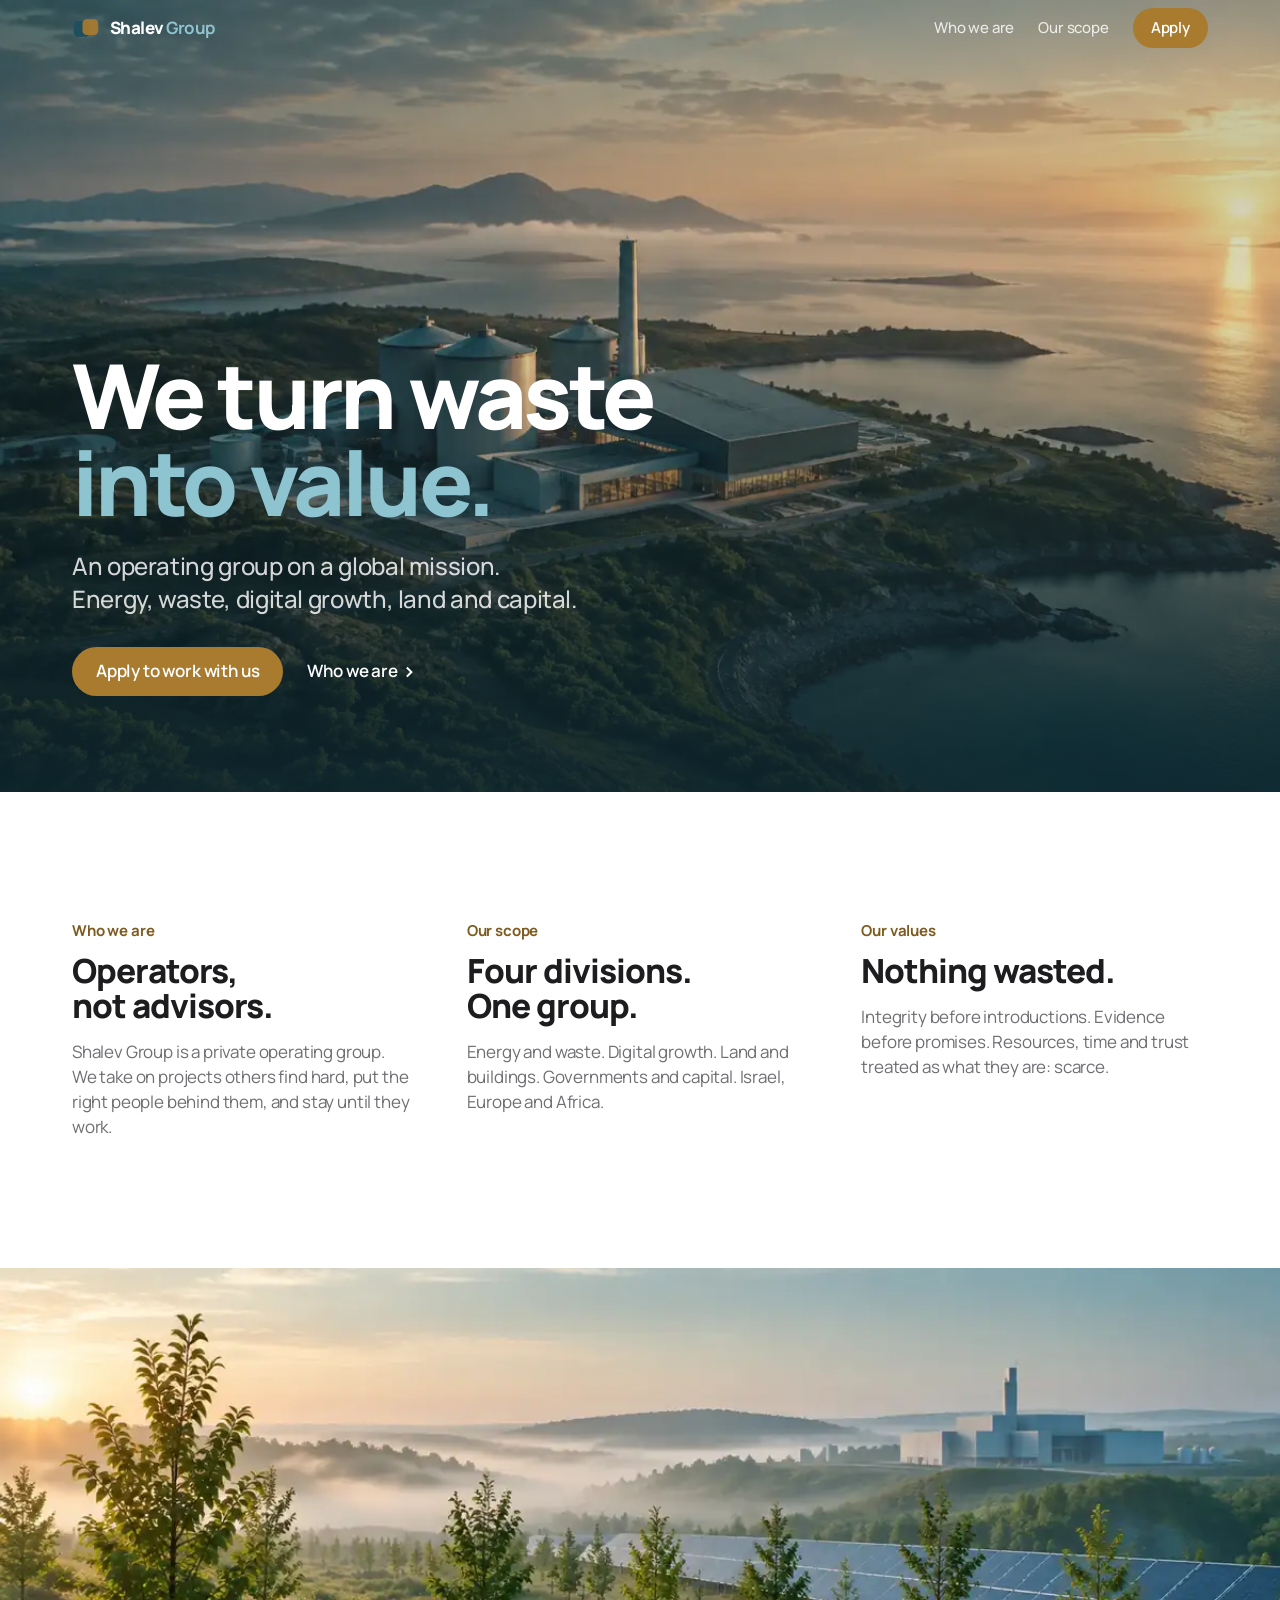
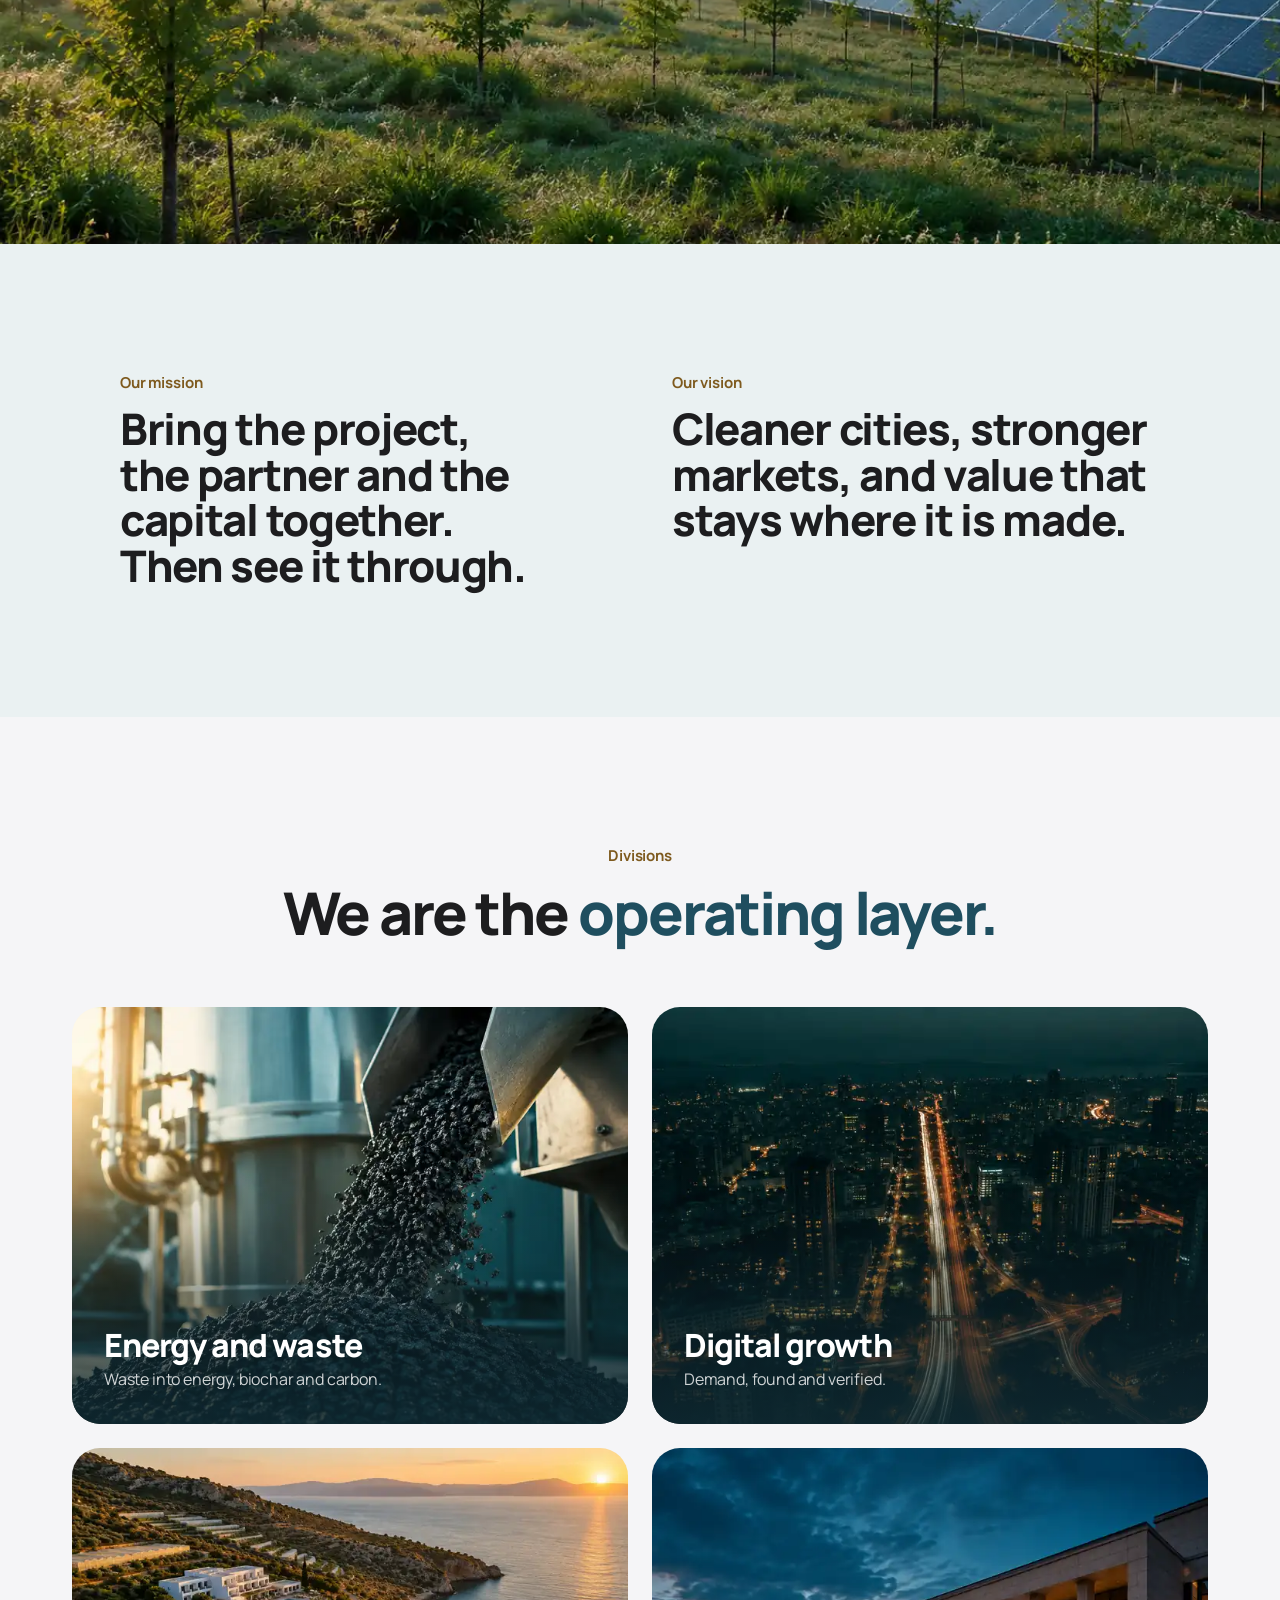
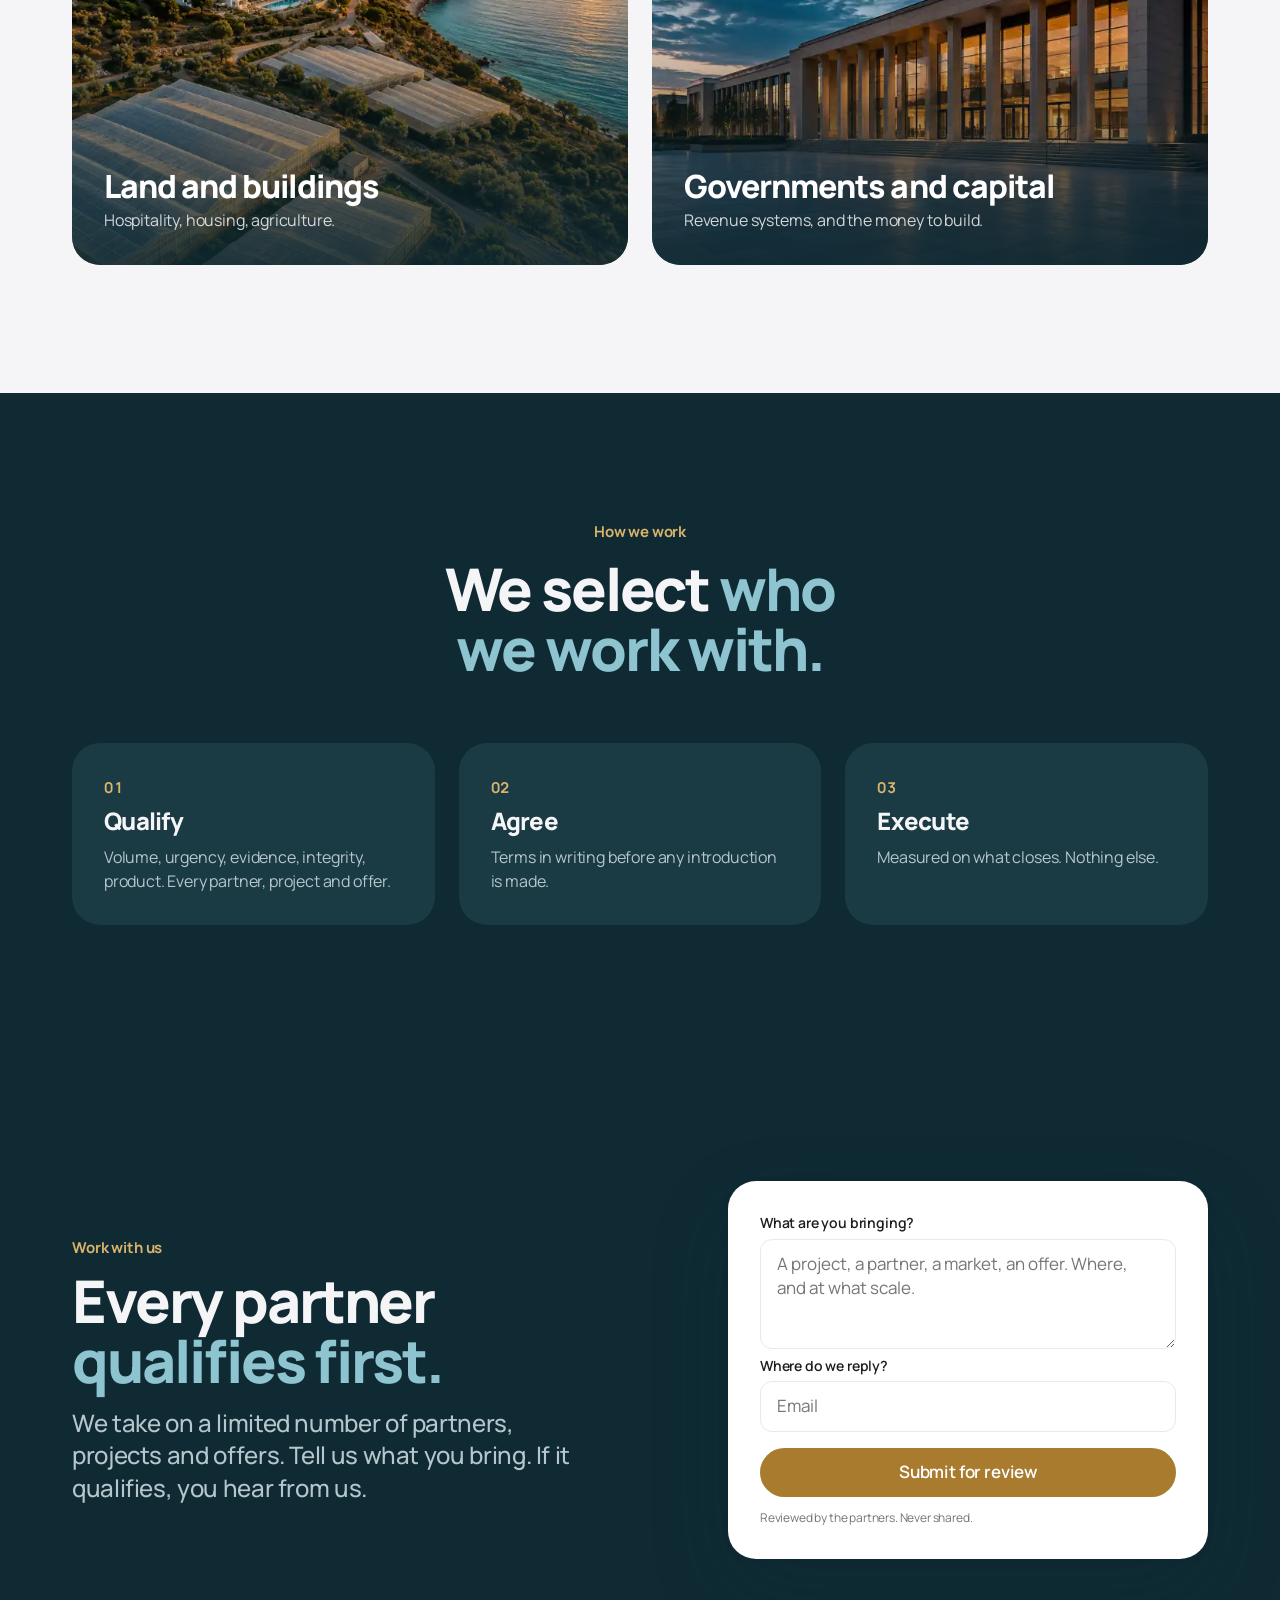
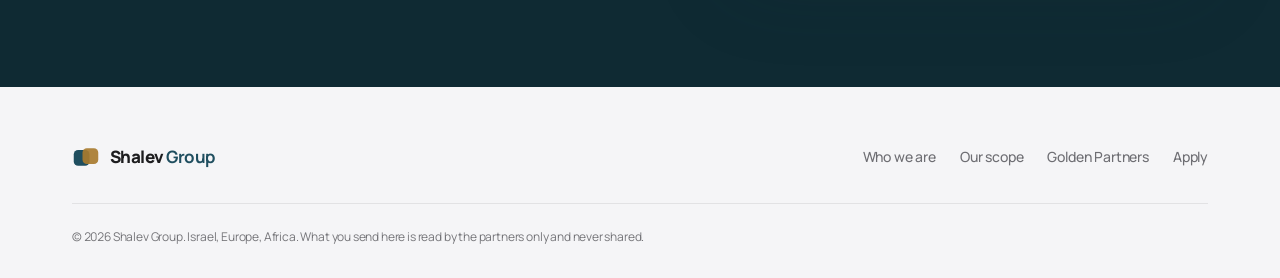
==== commit cb0dad43: "Remove the leadership section Ben's call, 2026-09-29. The nav link goes with it. Person-card CSS and" ====
--- a/index.html
+++ b/index.html
@@ -21,7 +21,6 @@
     <nav class="nav-links" aria-label="Primary">
       <a href="#who">Who we are</a>
       <a href="#scope">Our scope</a>
-      <a href="#leadership">Leadership</a>
       <a class="btn btn-brass btn-sm" href="#apply">Apply</a>
     </nav>
   </div>
@@ -84,22 +83,6 @@
   </div>
 </section>
 
-<section class="tile white" id="leadership">
-  <div class="wrap">
-    <div class="tile-head"><span class="eyebrow">Leadership</span><h2 class="display">Two operators. <em>One group.</em></h2></div>
-    <div class="people">
-      <article class="person">
-        <div class="ph"><img src="img/ben-lev.jpg" alt="Ben Lev" width="120" height="120" loading="lazy"></div>
-        <div><h3>Ben Lev</h3><div class="role">Growth, digital, capital</div><p>Special forces, two exits, Golden Partners.</p></div>
-      </article>
-      <article class="person">
-        <div class="ph init" aria-hidden="true">AS</div>
-        <div><h3>Alon Shalvi</h3><div class="role">Energy, waste, Africa</div><p>Waste-to-value projects in Europe and Africa.</p></div>
-      </article>
-    </div>
-  </div>
-</section>
-
 <section class="tile on-dark" id="apply">
   <div class="wrap close-grid">
     <div>
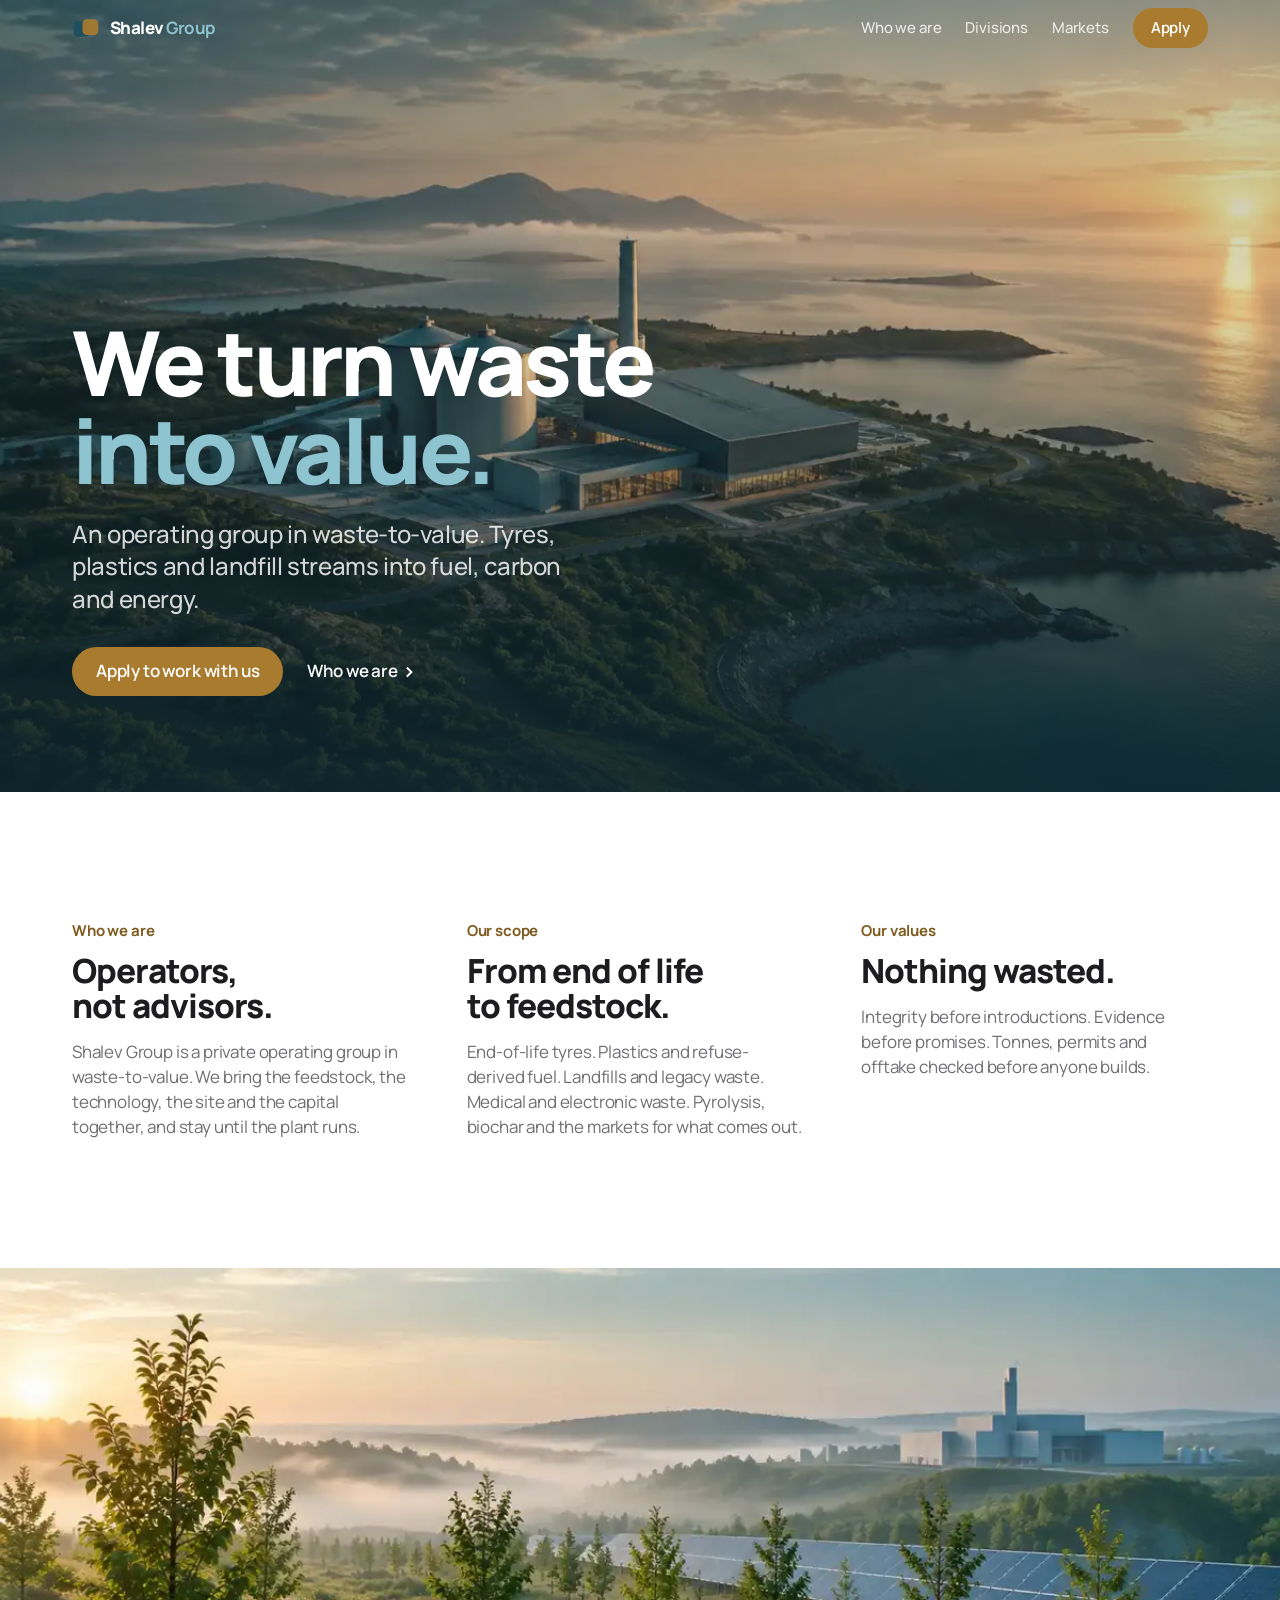
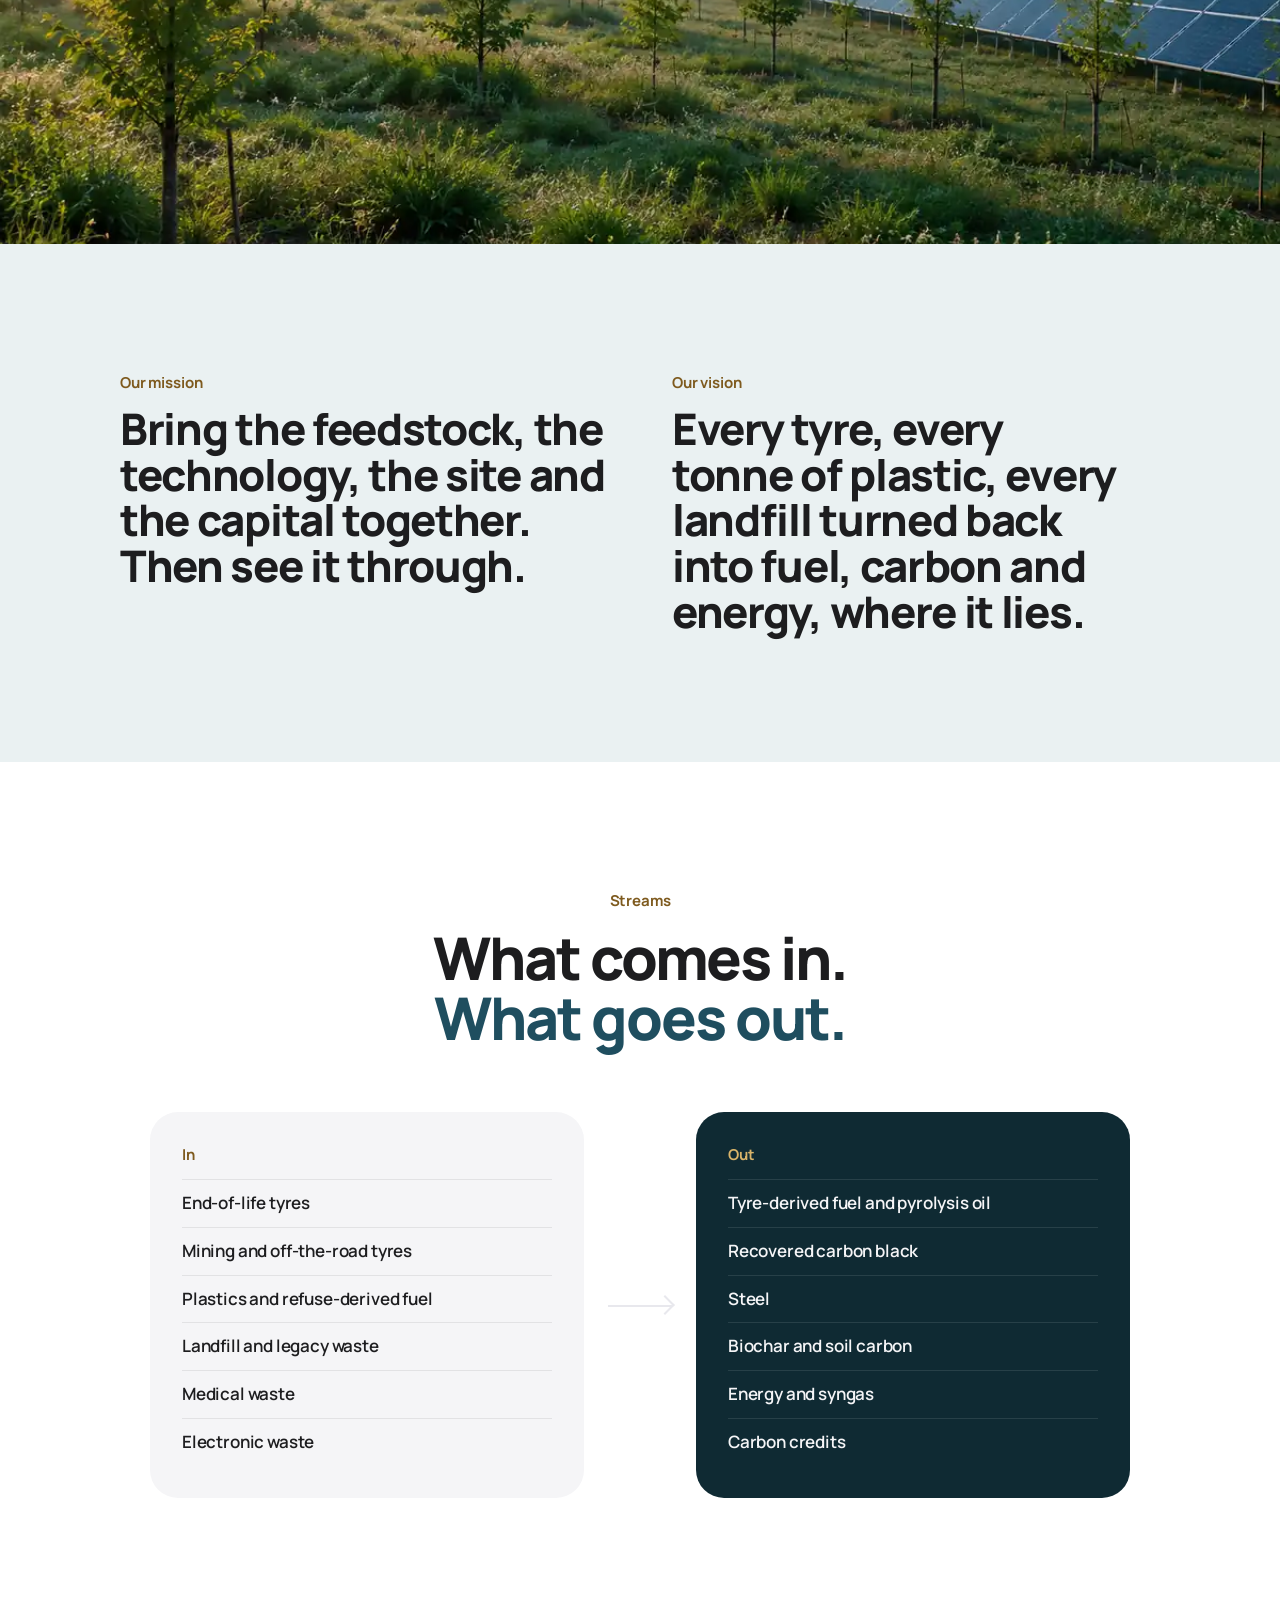
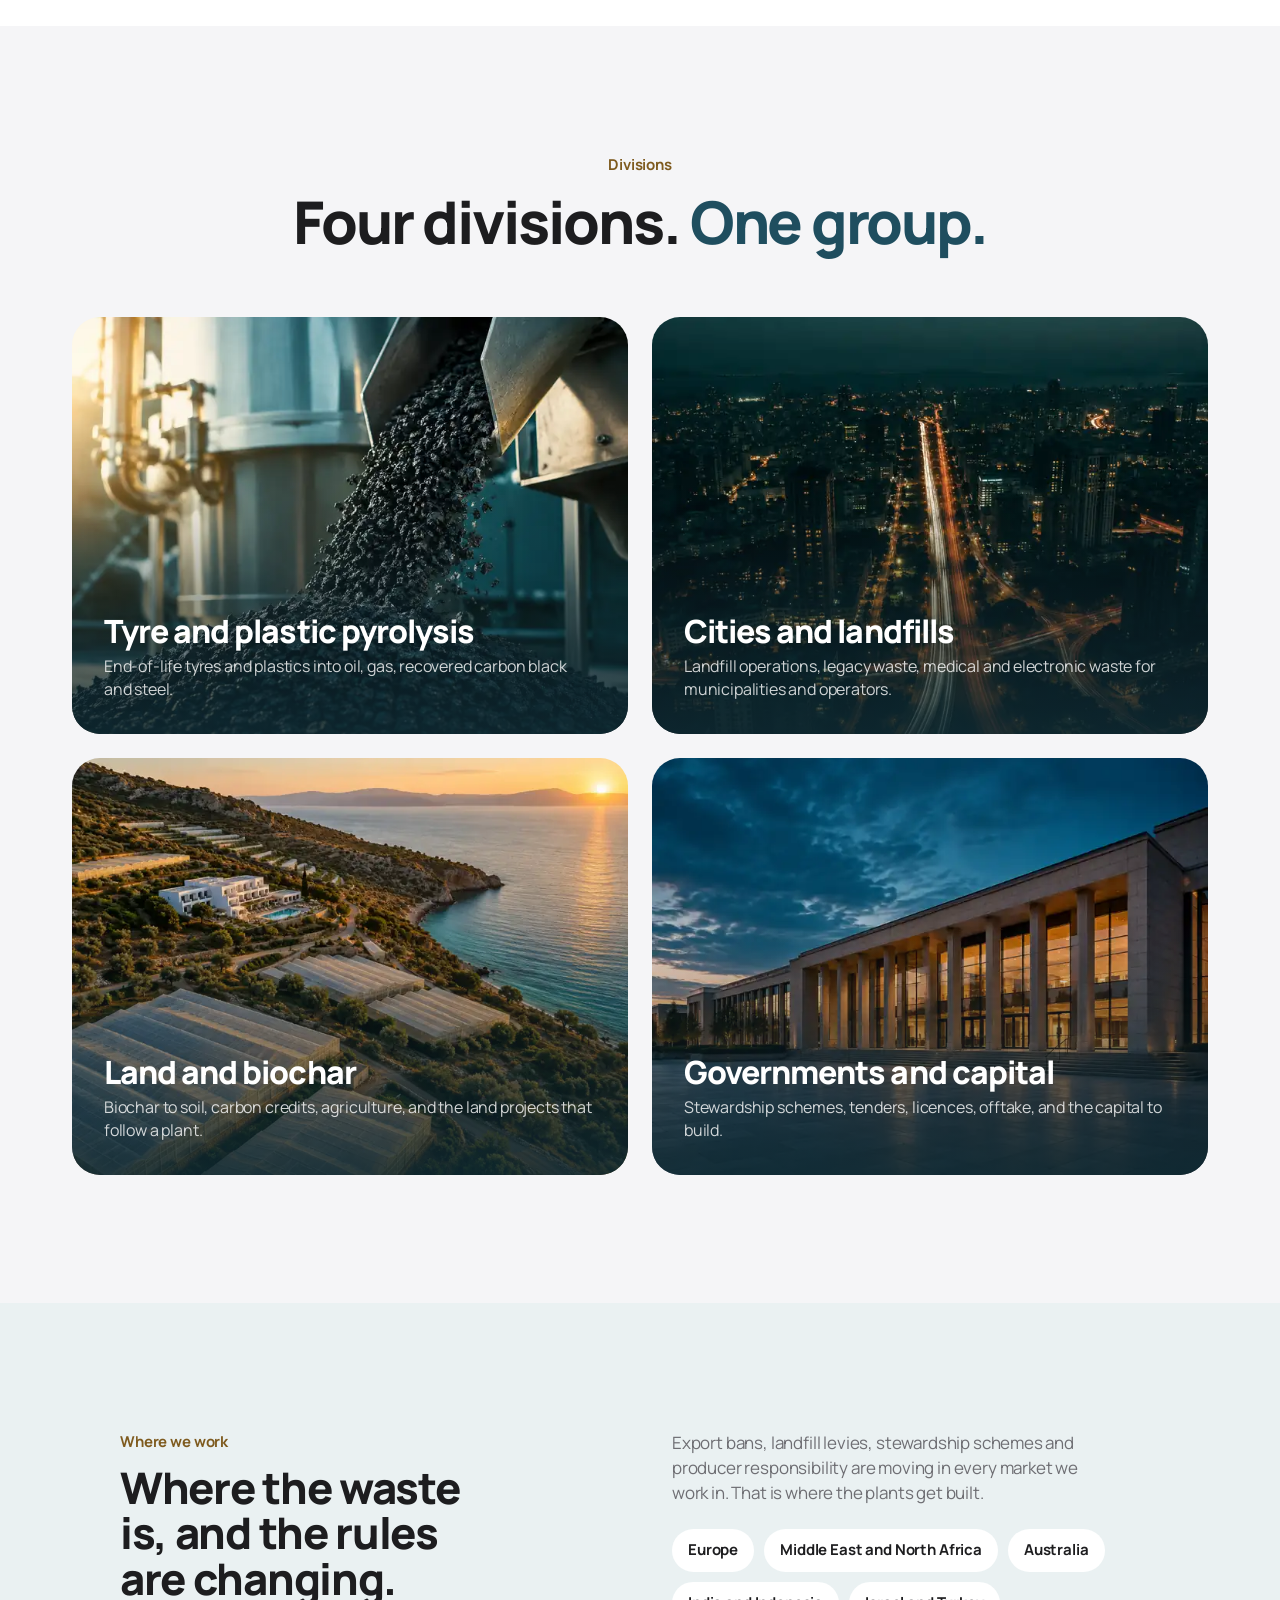
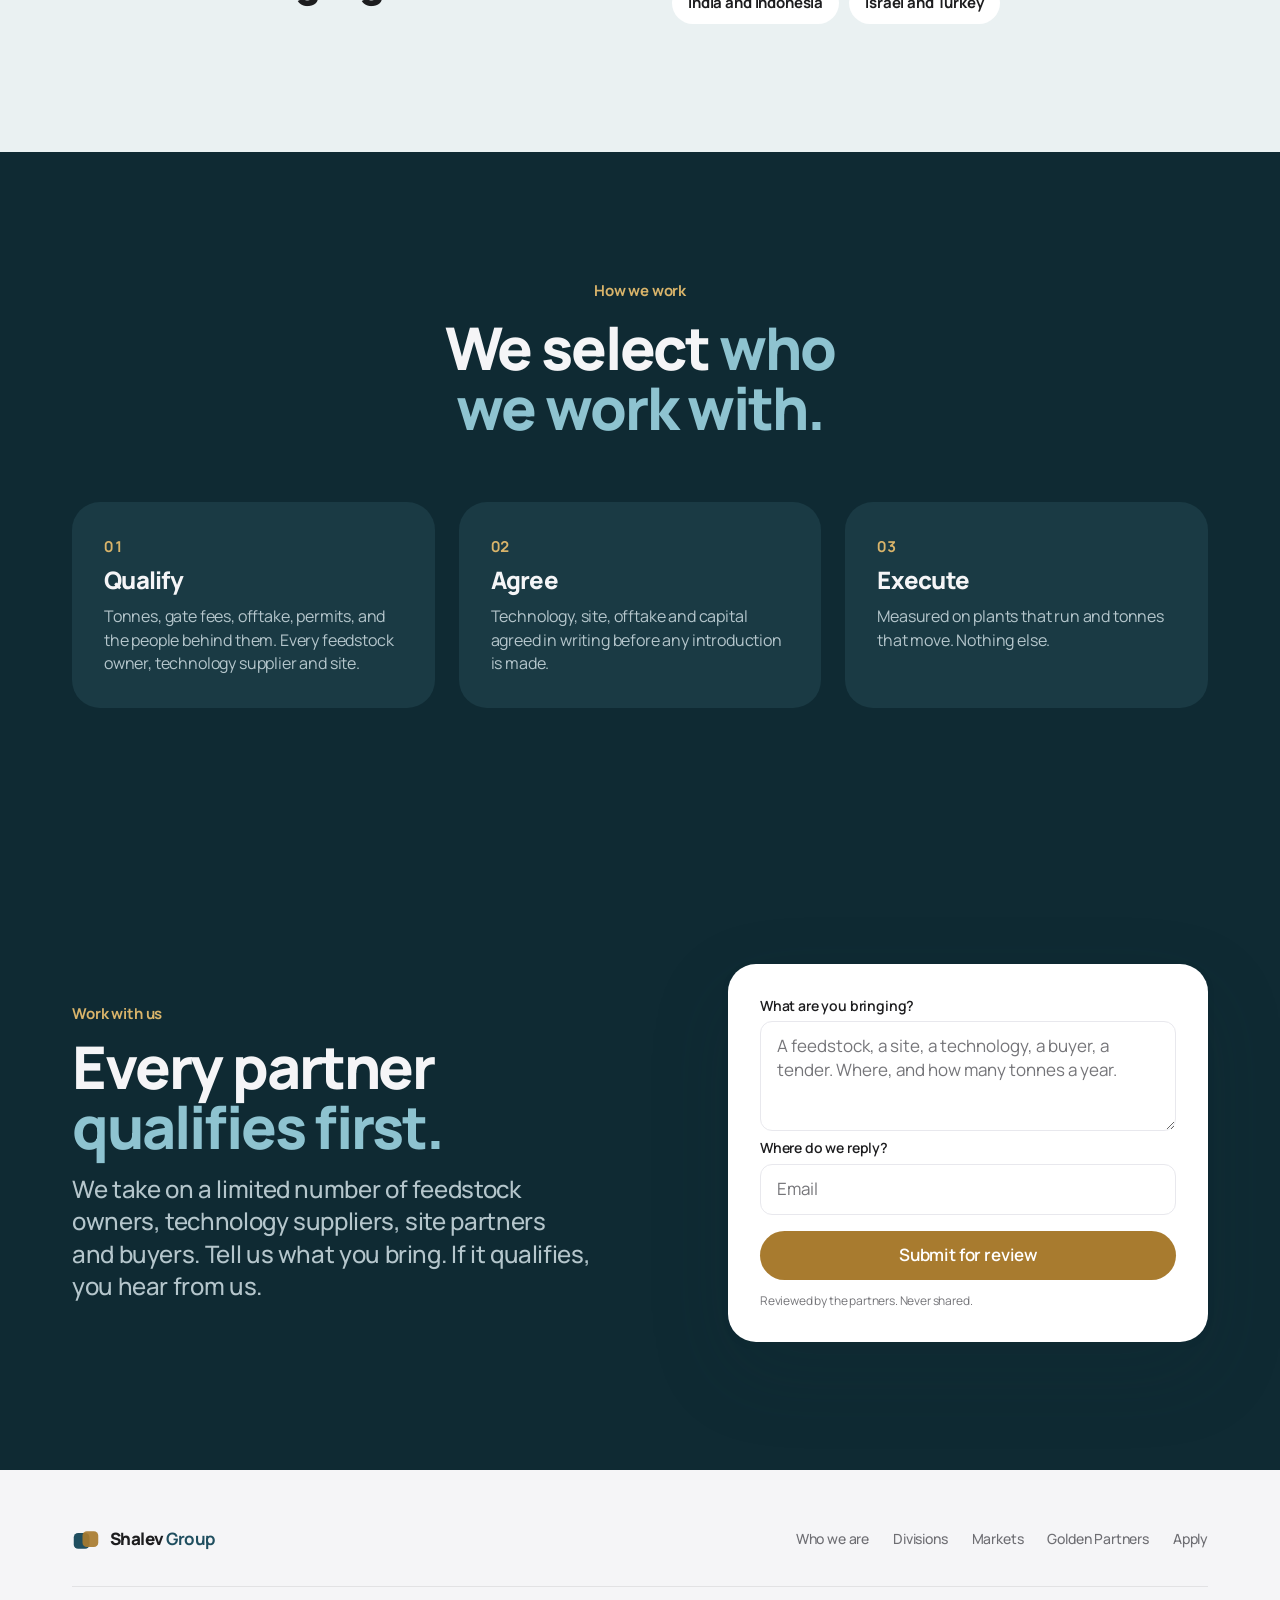
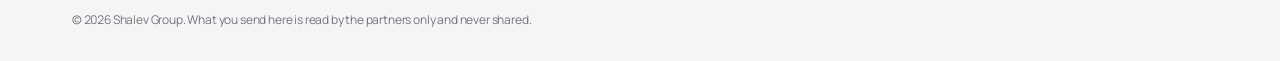
==== commit d3d63f2b: "Industry pass: waste-to-value copy, streams and markets bands Copy and structure rewritten to the ty" ====
--- a/index.html
+++ b/index.html
@@ -4,7 +4,7 @@
 <meta charset="utf-8">
 <meta name="viewport" content="width=device-width, initial-scale=1">
 <title>Shalev Group</title>
-<meta name="description" content="Shalev Group turns waste into value. An operating group in energy, waste, digital growth, land and capital. Israel, Europe, Africa.">
+<meta name="description" content="Shalev Group turns waste into value. An operating group in waste-to-value: end-of-life tyres, plastics and landfill streams into fuel, recovered carbon black, biochar and energy. Europe, Middle East and Africa, Australia, Asia.">
 <meta property="og:title" content="Shalev Group">
 <meta property="og:description" content="We turn waste into value.">
 <meta property="og:type" content="website">
@@ -20,7 +20,8 @@
     <a class="brand" href="/" aria-label="Shalev Group home"><svg viewBox="0 0 32 32" aria-hidden="true"><rect x="2" y="8" width="18" height="18" rx="5" fill="#1F4E5F"/><rect x="12" y="6" width="18" height="18" rx="5" fill="#A87B2F" opacity=".92"/></svg><span>Shalev <b>Group</b></span></a>
     <nav class="nav-links" aria-label="Primary">
       <a href="#who">Who we are</a>
-      <a href="#scope">Our scope</a>
+      <a href="#scope">Divisions</a>
+      <a href="#markets">Markets</a>
       <a class="btn btn-brass btn-sm" href="#apply">Apply</a>
     </nav>
   </div>
@@ -32,7 +33,7 @@
   <img class="bg" src="img/hero.webp" alt="" width="1400" height="783" fetchpriority="high">
   <div class="wrap hero-copy">
     <h1 class="hero-display">We turn waste <em>into value.</em></h1>
-    <p class="lead">An operating group on a global mission. Energy, waste, digital growth, land and capital.</p>
+    <p class="lead">An operating group in waste-to-value. Tyres, plastics and landfill streams into fuel, carbon and energy.</p>
     <div class="hero-cta"><a class="btn btn-brass" href="#apply">Apply to work with us</a><a class="link" href="#who">Who we are</a></div>
   </div>
 </section>
@@ -40,9 +41,9 @@
 <section class="tile white" id="who">
   <div class="wrap">
     <div class="trio">
-      <div><span class="eyebrow">Who we are</span><p class="display-sm">Operators, not advisors.</p><p class="body">Shalev Group is a private operating group. We take on projects others find hard, put the right people behind them, and stay until they work.</p></div>
-      <div><span class="eyebrow">Our scope</span><p class="display-sm">Four divisions. One group.</p><p class="body">Energy and waste. Digital growth. Land and buildings. Governments and capital. Israel, Europe and Africa.</p></div>
-      <div><span class="eyebrow">Our values</span><p class="display-sm">Nothing wasted.</p><p class="body">Integrity before introductions. Evidence before promises. Resources, time and trust treated as what they are: scarce.</p></div>
+      <div><span class="eyebrow">Who we are</span><p class="display-sm">Operators, not advisors.</p><p class="body">Shalev Group is a private operating group in waste-to-value. We bring the feedstock, the technology, the site and the capital together, and stay until the plant runs.</p></div>
+      <div><span class="eyebrow">Our scope</span><p class="display-sm">From end of life to feedstock.</p><p class="body">End-of-life tyres. Plastics and refuse-derived fuel. Landfills and legacy waste. Medical and electronic waste. Pyrolysis, biochar and the markets for what comes out.</p></div>
+      <div><span class="eyebrow">Our values</span><p class="display-sm">Nothing wasted.</p><p class="body">Integrity before introductions. Evidence before promises. Tonnes, permits and offtake checked before anyone builds.</p></div>
     </div>
   </div>
 </section>
@@ -54,20 +55,41 @@
 <section class="tile tonal mv" id="mission">
   <div class="wrap">
     <div class="mv-grid">
-      <div><span class="eyebrow">Our mission</span><p class="display-sm">Bring the project, the partner and the capital together. Then see it through.</p></div>
-      <div><span class="eyebrow">Our vision</span><p class="display-sm">Cleaner cities, stronger markets, and value that stays where it is made.</p></div>
+      <div><span class="eyebrow">Our mission</span><p class="display-sm">Bring the feedstock, the technology, the site and the capital together. Then see it through.</p></div>
+      <div><span class="eyebrow">Our vision</span><p class="display-sm">Every tyre, every tonne of plastic, every landfill turned back into fuel, carbon and energy, where it lies.</p></div>
+    </div>
+  </div>
+</section>
+
+<section class="tile white" id="streams">
+  <div class="wrap">
+    <div class="tile-head"><span class="eyebrow">Streams</span><h2 class="display">What comes in. <em>What goes out.</em></h2></div>
+    <div class="io">
+      <div class="io-col"><h3>In</h3><ul><li>End-of-life tyres</li><li>Mining and off-the-road tyres</li><li>Plastics and refuse-derived fuel</li><li>Landfill and legacy waste</li><li>Medical waste</li><li>Electronic waste</li></ul></div>
+      <div class="io-arrow" aria-hidden="true"></div>
+      <div class="io-col out"><h3>Out</h3><ul><li>Tyre-derived fuel and pyrolysis oil</li><li>Recovered carbon black</li><li>Steel</li><li>Biochar and soil carbon</li><li>Energy and syngas</li><li>Carbon credits</li></ul></div>
     </div>
   </div>
 </section>
 
 <section class="tile gray" id="scope">
   <div class="wrap">
-    <div class="tile-head"><span class="eyebrow">Divisions</span><h2 class="display">We are the <em>operating layer.</em></h2></div>
+    <div class="tile-head"><span class="eyebrow">Divisions</span><h2 class="display">Four divisions. <em>One group.</em></h2></div>
     <div class="cards">
-      <a class="card" href="#apply"><img src="img/energy.webp" alt="" width="720" height="542" loading="lazy"><div class="cb"><h3>Energy and waste</h3><p>Waste into energy, biochar and carbon.</p></div></a>
-      <a class="card" href="https://goldenpartners.co" rel="noopener"><img src="img/digital.webp" alt="" width="720" height="542" loading="lazy"><div class="cb"><h3>Digital growth</h3><p>Demand, found and verified.</p></div></a>
-      <a class="card" href="#apply"><img src="img/land.webp" alt="" width="720" height="542" loading="lazy"><div class="cb"><h3>Land and buildings</h3><p>Hospitality, housing, agriculture.</p></div></a>
-      <a class="card" href="#apply"><img src="img/capital.webp" alt="" width="720" height="542" loading="lazy"><div class="cb"><h3>Governments and capital</h3><p>Revenue systems, and the money to build.</p></div></a>
+      <a class="card" href="#apply"><img src="img/energy.webp" alt="" width="720" height="542" loading="lazy"><div class="cb"><h3>Tyre and plastic pyrolysis</h3><p>End-of-life tyres and plastics into oil, gas, recovered carbon black and steel.</p></div></a>
+      <a class="card" href="#apply"><img src="img/digital.webp" alt="" width="720" height="542" loading="lazy"><div class="cb"><h3>Cities and landfills</h3><p>Landfill operations, legacy waste, medical and electronic waste for municipalities and operators.</p></div></a>
+      <a class="card" href="#apply"><img src="img/land.webp" alt="" width="720" height="542" loading="lazy"><div class="cb"><h3>Land and biochar</h3><p>Biochar to soil, carbon credits, agriculture, and the land projects that follow a plant.</p></div></a>
+      <a class="card" href="#apply"><img src="img/capital.webp" alt="" width="720" height="542" loading="lazy"><div class="cb"><h3>Governments and capital</h3><p>Stewardship schemes, tenders, licences, offtake, and the capital to build.</p></div></a>
+    </div>
+  </div>
+</section>
+
+<section class="tile tonal" id="markets">
+  <div class="wrap">
+    <div class="mk">
+      <div><span class="eyebrow">Where we work</span><p class="display-sm">Where the waste is, and the rules are changing.</p></div>
+      <div><p class="body">Export bans, landfill levies, stewardship schemes and producer responsibility are moving in every market we work in. That is where the plants get built.</p>
+      <ul class="mk-list"><li>Europe</li><li>Middle East and North Africa</li><li>Australia</li><li>India and Indonesia</li><li>Israel and Turkey</li></ul></div>
     </div>
   </div>
 </section>
@@ -76,9 +98,9 @@
   <div class="wrap">
     <div class="tile-head"><span class="eyebrow">How we work</span><h2 class="display">We select <em>who we work with.</em></h2></div>
     <div class="steps3">
-      <div class="step"><span class="n">01</span><h3>Qualify</h3><p>Volume, urgency, evidence, integrity, product. Every partner, project and offer.</p></div>
-      <div class="step"><span class="n">02</span><h3>Agree</h3><p>Terms in writing before any introduction is made.</p></div>
-      <div class="step"><span class="n">03</span><h3>Execute</h3><p>Measured on what closes. Nothing else.</p></div>
+      <div class="step"><span class="n">01</span><h3>Qualify</h3><p>Tonnes, gate fees, offtake, permits, and the people behind them. Every feedstock owner, technology supplier and site.</p></div>
+      <div class="step"><span class="n">02</span><h3>Agree</h3><p>Technology, site, offtake and capital agreed in writing before any introduction is made.</p></div>
+      <div class="step"><span class="n">03</span><h3>Execute</h3><p>Measured on plants that run and tonnes that move. Nothing else.</p></div>
     </div>
   </div>
 </section>
@@ -88,11 +110,11 @@
     <div>
       <span class="eyebrow">Work with us</span>
       <h2 class="display">Every partner <em>qualifies first.</em></h2>
-      <p class="lead">We take on a limited number of partners, projects and offers. Tell us what you bring. If it qualifies, you hear from us.</p>
+      <p class="lead">We take on a limited number of feedstock owners, technology suppliers, site partners and buyers. Tell us what you bring. If it qualifies, you hear from us.</p>
     </div>
     <div>
       <form class="form-card" id="qform" novalidate>
-        <div class="q"><label class="label" for="f-ask">What are you bringing?</label><textarea class="field" id="f-ask" name="ask" placeholder="A project, a partner, a market, an offer. Where, and at what scale." required></textarea><p class="err">One sentence is enough.</p></div>
+        <div class="q"><label class="label" for="f-ask">What are you bringing?</label><textarea class="field" id="f-ask" name="ask" placeholder="A feedstock, a site, a technology, a buyer, a tender. Where, and how many tonnes a year." required></textarea><p class="err">One sentence is enough.</p></div>
         <div class="q"><label class="label" for="f-email">Where do we reply?</label><input class="field" id="f-email" name="email" type="email" inputmode="email" autocomplete="email" placeholder="Email" required><p class="err">A working email, so the reply reaches you.</p></div>
         <button class="btn btn-brass" type="submit">Submit for review</button>
         <p class="fine">Reviewed by the partners. Never shared.</p>
@@ -108,9 +130,9 @@
   <div class="wrap">
     <div class="f-top">
       <a class="brand" href="/"><svg viewBox="0 0 32 32" aria-hidden="true"><rect x="2" y="8" width="18" height="18" rx="5" fill="#1F4E5F"/><rect x="12" y="6" width="18" height="18" rx="5" fill="#A87B2F" opacity=".92"/></svg><span>Shalev <b>Group</b></span></a>
-      <nav class="f-links" aria-label="Footer"><a href="#who">Who we are</a><a href="#scope">Our scope</a><a href="https://goldenpartners.co" rel="noopener">Golden Partners</a><a href="#apply">Apply</a></nav>
+      <nav class="f-links" aria-label="Footer"><a href="#who">Who we are</a><a href="#scope">Divisions</a><a href="#markets">Markets</a><a href="https://goldenpartners.co" rel="noopener">Golden Partners</a><a href="#apply">Apply</a></nav>
     </div>
-    <p class="fine f-fine">© 2026 Shalev Group. Israel, Europe, Africa. What you send here is read by the partners only and never shared.</p>
+    <p class="fine f-fine">© 2026 Shalev Group. What you send here is read by the partners only and never shared.</p>
   </div>
 </footer>
 <script src="js/site.js" defer></script>
--- a/css/shalev.css
+++ b/css/shalev.css
@@ -233,3 +233,22 @@
 .mv.tonal .display-sm{max-width:20ch}
 .step .n{letter-spacing:.04em}
 @media (max-width:1040px){.trio{grid-template-columns:1fr;gap:var(--s7)}}
+
+/* v3: industry structure, streams in/out and markets */
+.io{display:grid;grid-template-columns:1fr 64px 1fr;gap:var(--s5);max-width:980px;margin:0 auto;align-items:stretch}
+.io-col{background:var(--surface);border-radius:var(--r-lg);padding:var(--s6)}
+.io-col.out{background:var(--tile);color:var(--on-dark)}
+.io-col h3{font-size:15px;font-weight:700;color:var(--brass-ink);margin-bottom:var(--s3)}
+.io-col.out h3{color:var(--brass-on-dark)}
+.io-col ul{list-style:none}
+.io-col li{padding:11px 0;border-top:1px solid var(--hairline);font-size:17px;font-weight:600;letter-spacing:-0.01em}
+.io-col.out li{border-top-color:rgba(255,255,255,.1)}
+.io-arrow{position:relative}
+.io-arrow::before{content:"";position:absolute;left:0;right:0;top:50%;height:2px;background:var(--surface-2)}
+.io-arrow::after{content:"";position:absolute;right:0;top:50%;width:12px;height:12px;border-top:2px solid var(--surface-2);border-right:2px solid var(--surface-2);transform:translateY(-50%) rotate(45deg)}
+.mk{display:grid;grid-template-columns:1fr 1fr;gap:var(--s8);max-width:1040px;margin:0 auto;align-items:start}
+.mk .display-sm{margin-top:var(--s2);max-width:16ch}
+.mk .body{max-width:44ch}
+.mk-list{list-style:none;display:flex;flex-wrap:wrap;gap:10px;margin-top:var(--s5)}
+.mk-list li{background:var(--canvas);border-radius:var(--pill);padding:10px 16px;font-size:15px;font-weight:700;letter-spacing:-0.01em}
+@media (max-width:1040px){.io{grid-template-columns:1fr}.io-arrow{height:48px}.io-arrow::before{left:50%;right:auto;top:0;bottom:0;width:2px;height:auto}.io-arrow::after{left:50%;right:auto;top:auto;bottom:0;transform:translateX(-50%) rotate(135deg)}.mk{grid-template-columns:1fr;gap:var(--s5)}}
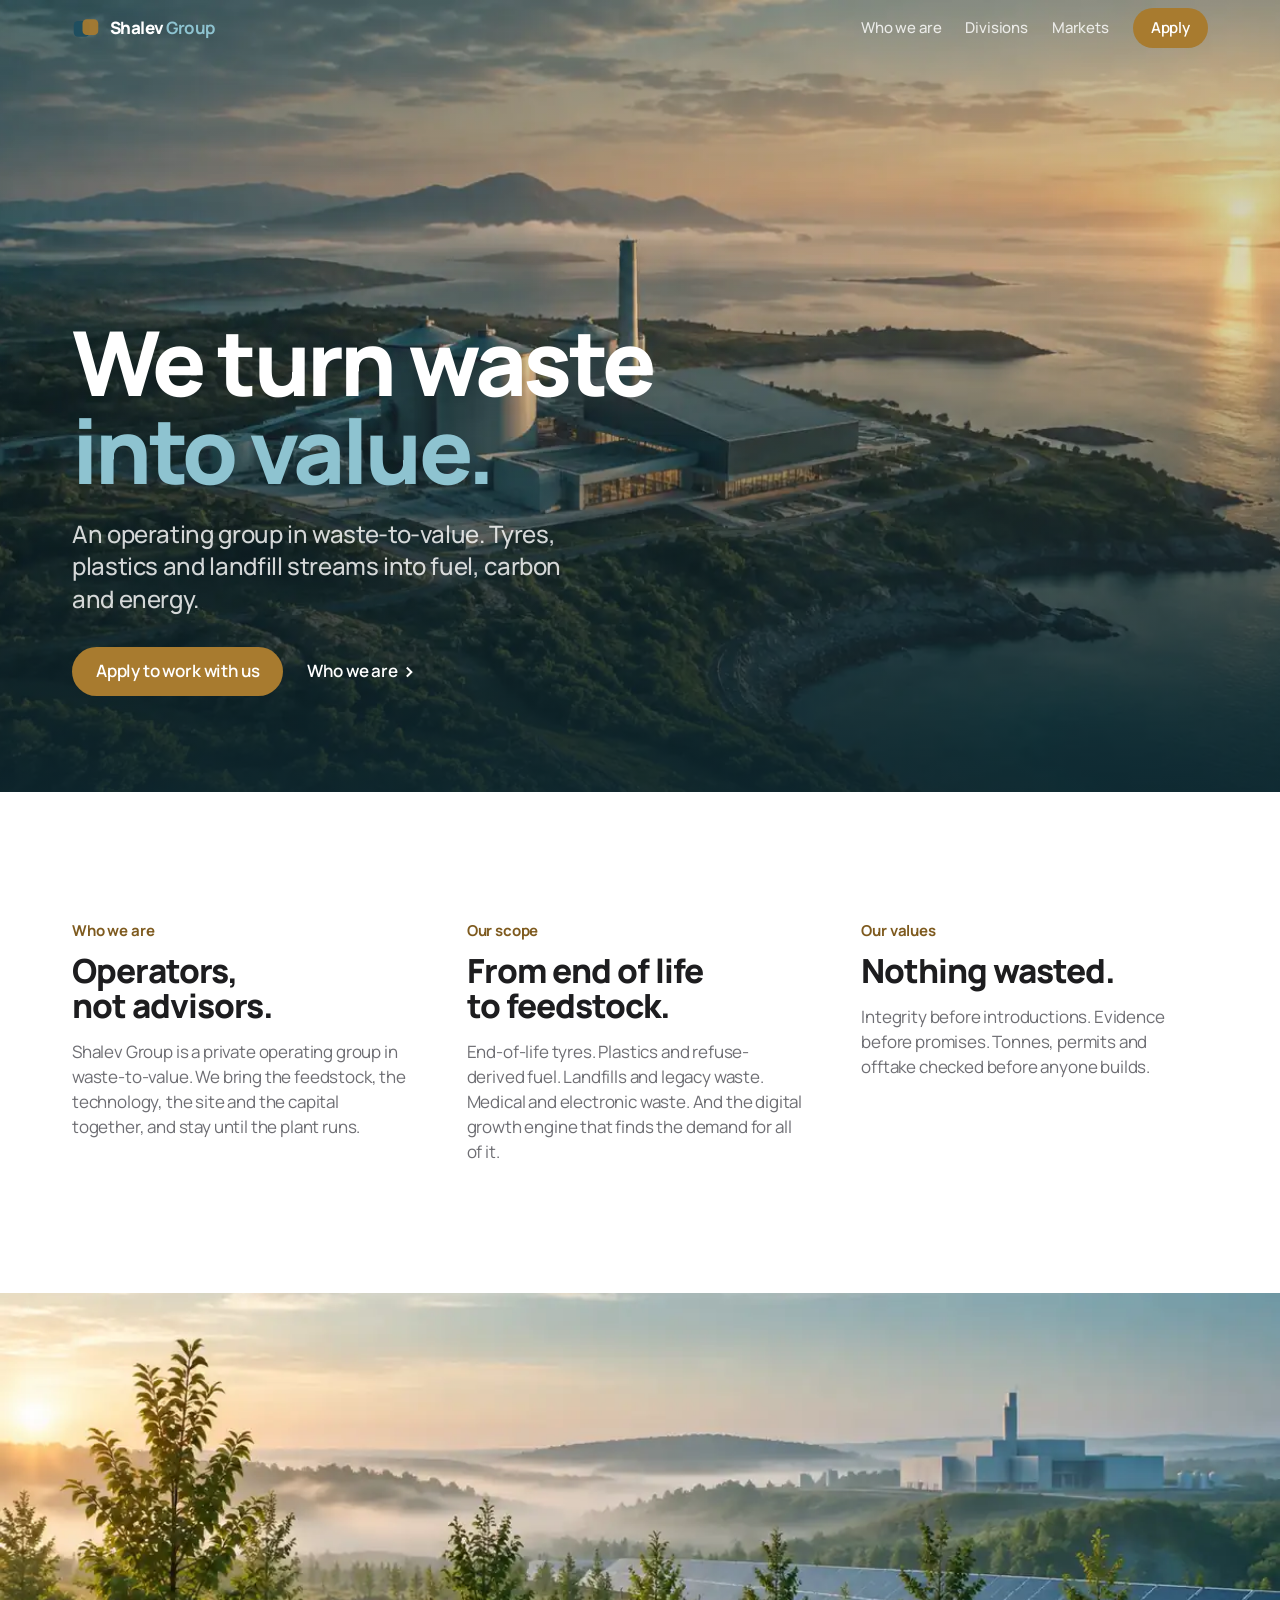
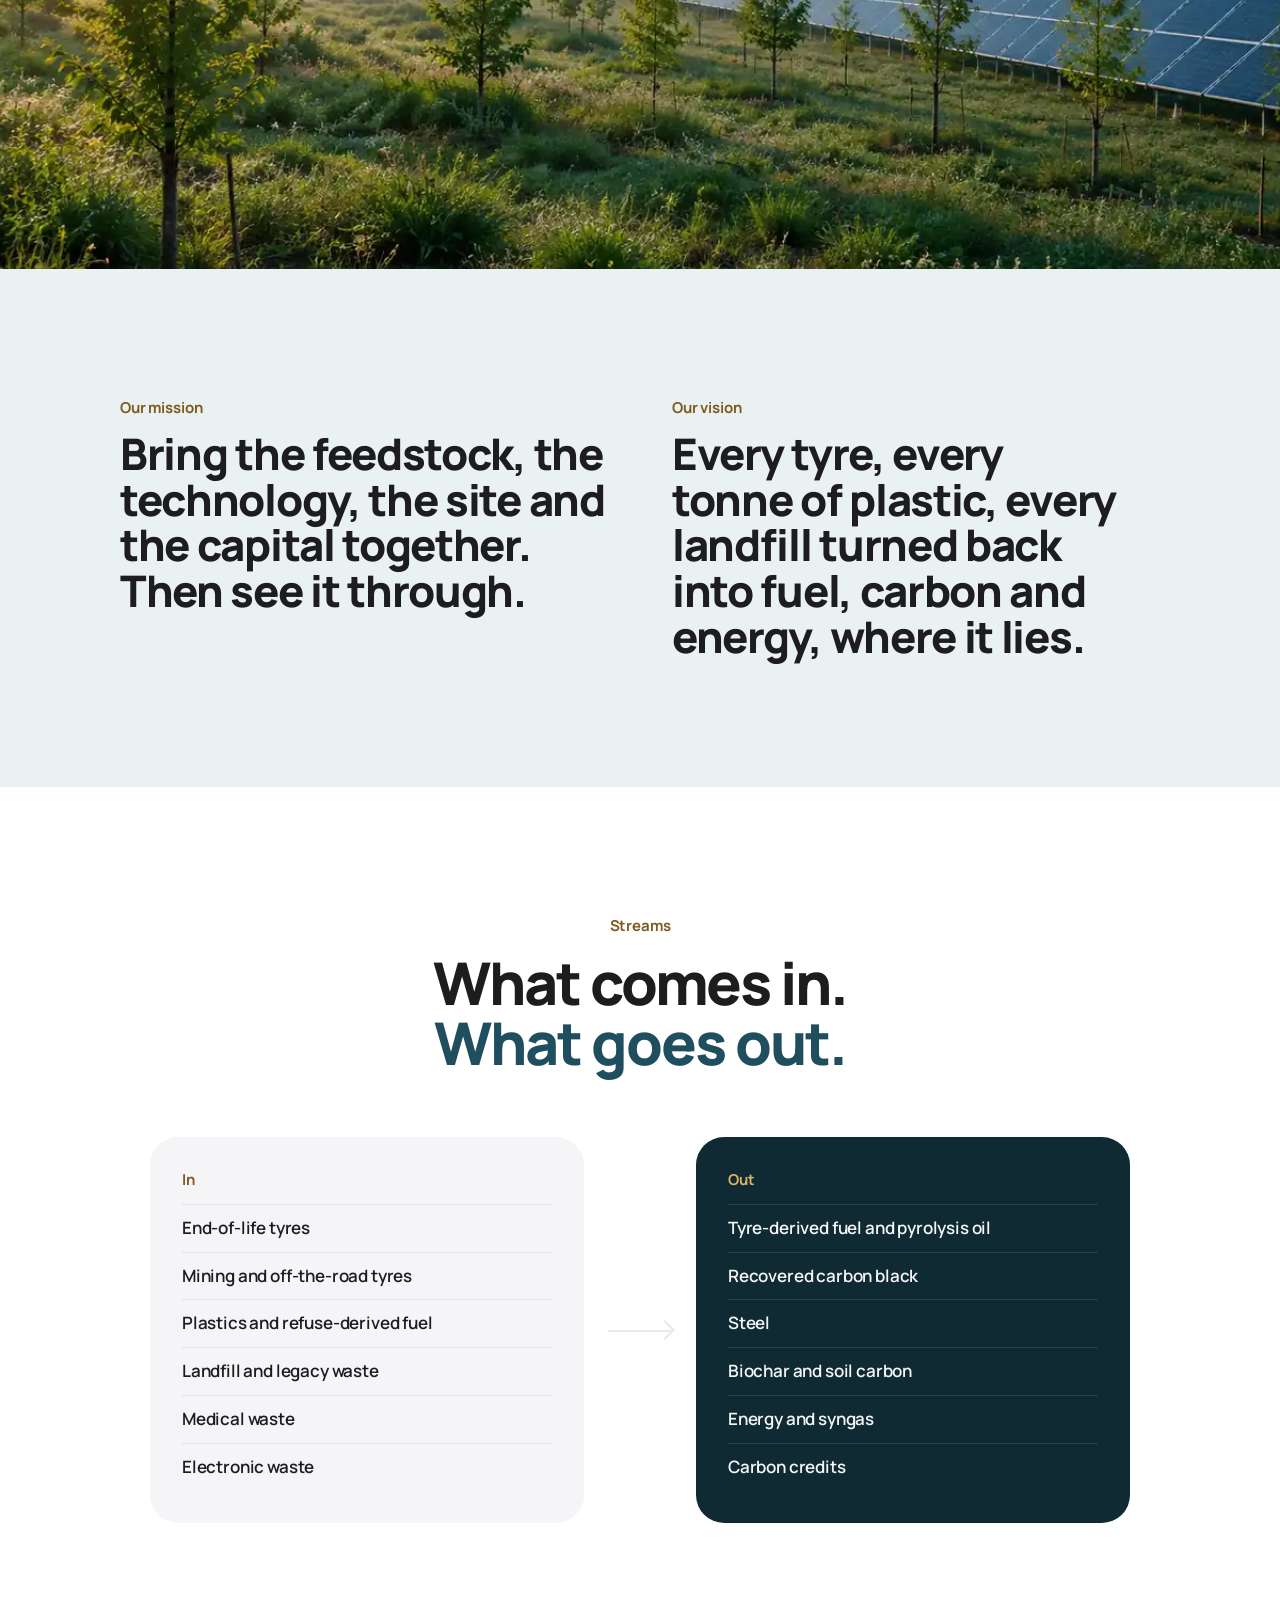
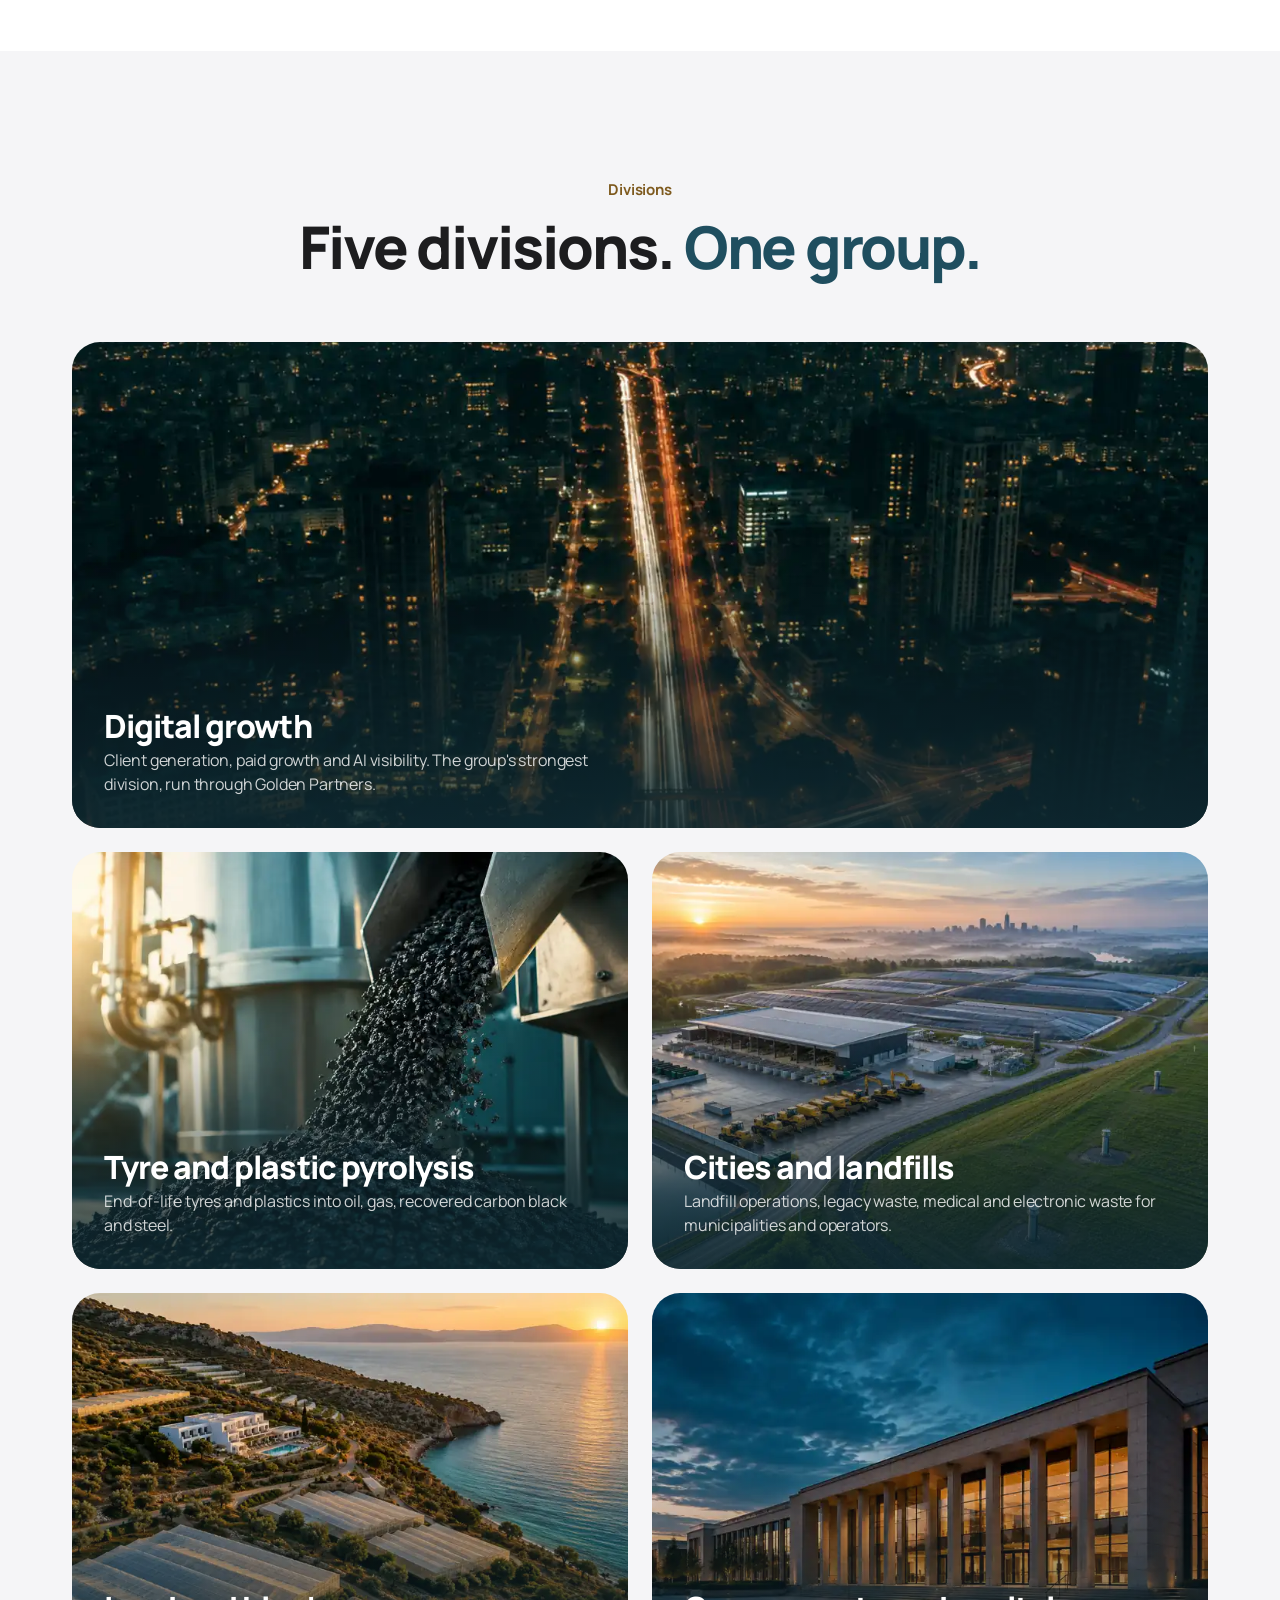
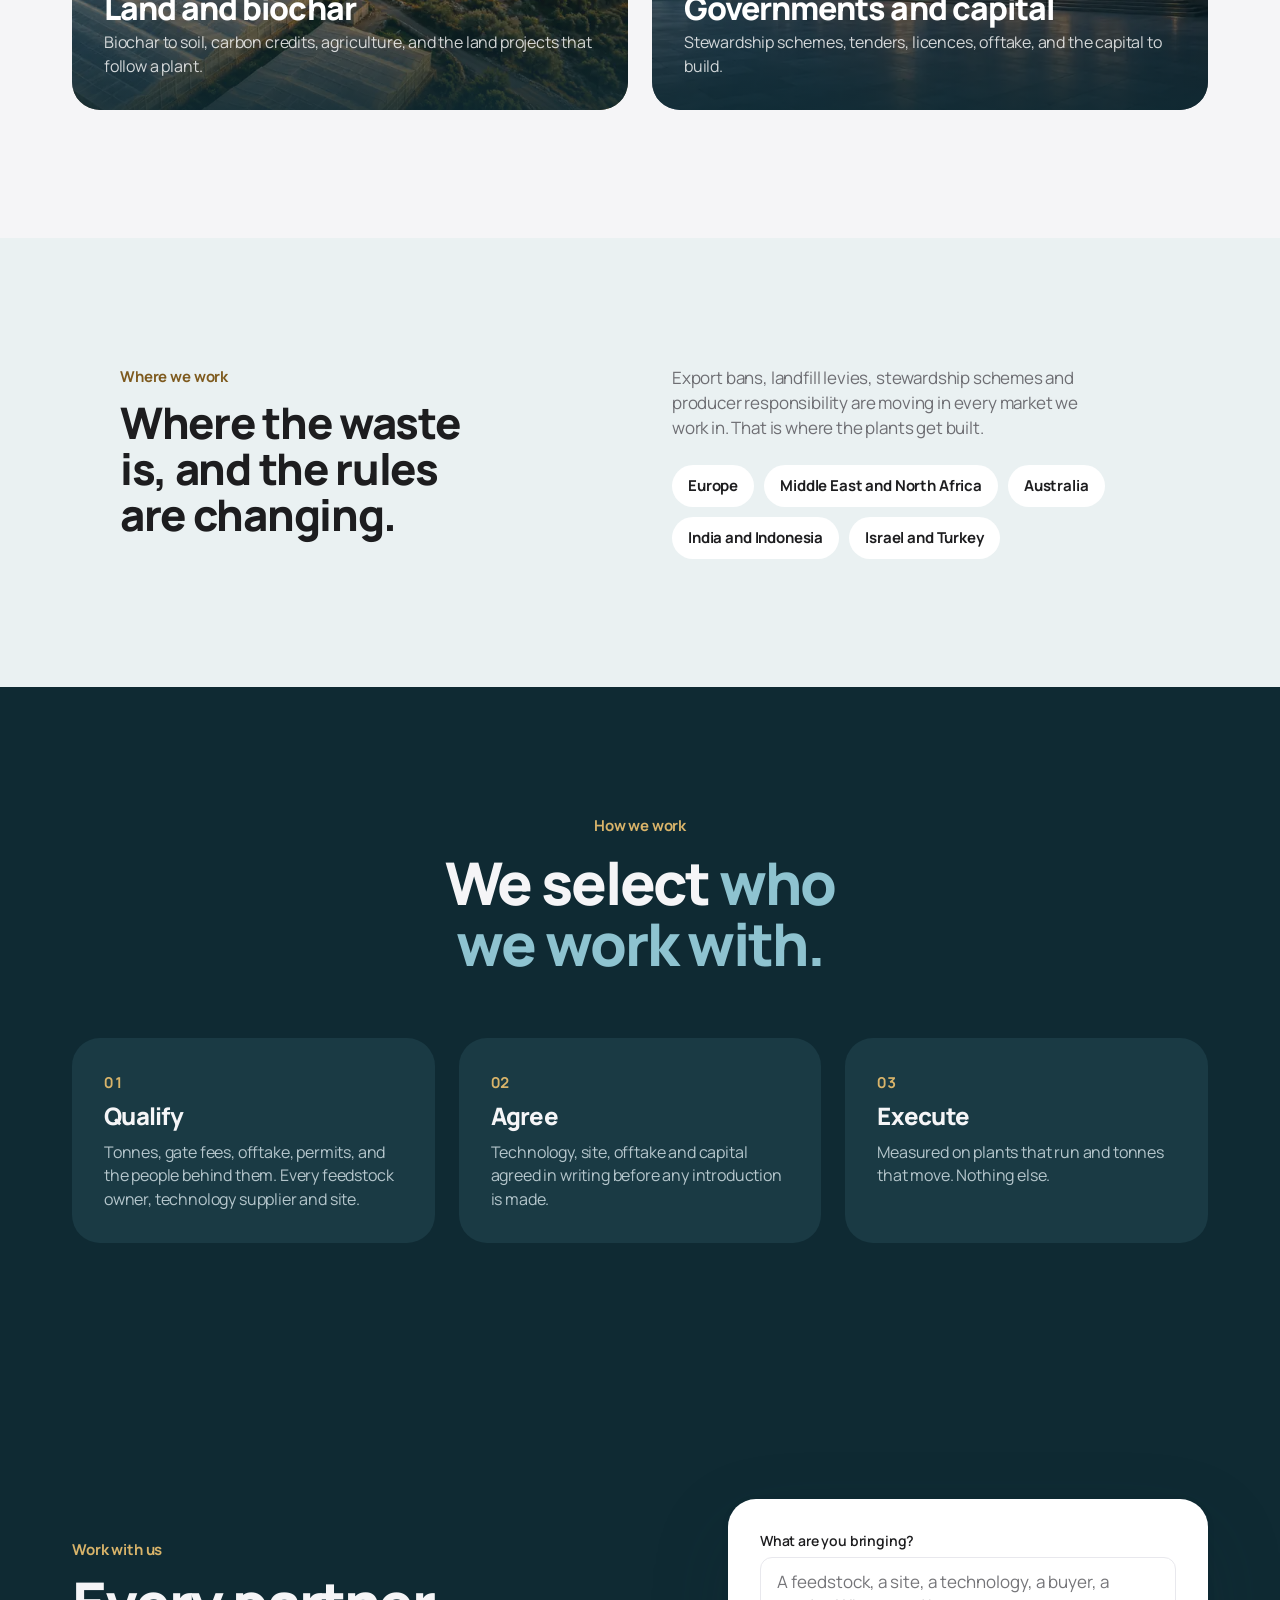
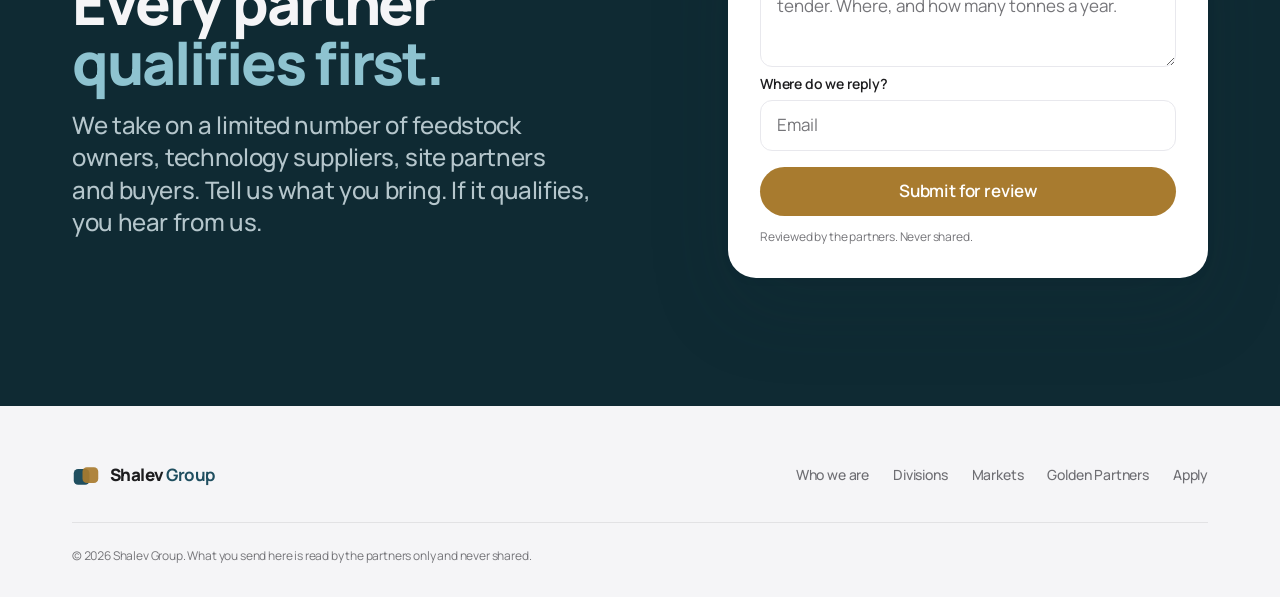
==== commit 7d0594e2: "Digital growth back as the lead division card Five divisions: digital growth as the wide lead card l" ====
--- a/index.html
+++ b/index.html
@@ -4,7 +4,7 @@
 <meta charset="utf-8">
 <meta name="viewport" content="width=device-width, initial-scale=1">
 <title>Shalev Group</title>
-<meta name="description" content="Shalev Group turns waste into value. An operating group in waste-to-value: end-of-life tyres, plastics and landfill streams into fuel, recovered carbon black, biochar and energy. Europe, Middle East and Africa, Australia, Asia.">
+<meta name="description" content="Shalev Group turns waste into value. An operating group in waste-to-value and digital growth: end-of-life tyres, plastics and landfill streams into fuel, recovered carbon black, biochar and energy. Europe, Middle East and Africa, Australia, Asia.">
 <meta property="og:title" content="Shalev Group">
 <meta property="og:description" content="We turn waste into value.">
 <meta property="og:type" content="website">
@@ -42,7 +42,7 @@
   <div class="wrap">
     <div class="trio">
       <div><span class="eyebrow">Who we are</span><p class="display-sm">Operators, not advisors.</p><p class="body">Shalev Group is a private operating group in waste-to-value. We bring the feedstock, the technology, the site and the capital together, and stay until the plant runs.</p></div>
-      <div><span class="eyebrow">Our scope</span><p class="display-sm">From end of life to feedstock.</p><p class="body">End-of-life tyres. Plastics and refuse-derived fuel. Landfills and legacy waste. Medical and electronic waste. Pyrolysis, biochar and the markets for what comes out.</p></div>
+      <div><span class="eyebrow">Our scope</span><p class="display-sm">From end of life to feedstock.</p><p class="body">End-of-life tyres. Plastics and refuse-derived fuel. Landfills and legacy waste. Medical and electronic waste. And the digital growth engine that finds the demand for all of it.</p></div>
       <div><span class="eyebrow">Our values</span><p class="display-sm">Nothing wasted.</p><p class="body">Integrity before introductions. Evidence before promises. Tonnes, permits and offtake checked before anyone builds.</p></div>
     </div>
   </div>
@@ -74,10 +74,11 @@
 
 <section class="tile gray" id="scope">
   <div class="wrap">
-    <div class="tile-head"><span class="eyebrow">Divisions</span><h2 class="display">Four divisions. <em>One group.</em></h2></div>
+    <div class="tile-head"><span class="eyebrow">Divisions</span><h2 class="display">Five divisions. <em>One group.</em></h2></div>
     <div class="cards">
+      <a class="card wide" href="https://goldenpartners.co" rel="noopener"><img src="img/digital.webp" alt="" width="1400" height="1055" loading="lazy"><div class="cb"><h3>Digital growth</h3><p>Client generation, paid growth and AI visibility. The group's strongest division, run through Golden Partners.</p></div></a>
       <a class="card" href="#apply"><img src="img/energy.webp" alt="" width="720" height="542" loading="lazy"><div class="cb"><h3>Tyre and plastic pyrolysis</h3><p>End-of-life tyres and plastics into oil, gas, recovered carbon black and steel.</p></div></a>
-      <a class="card" href="#apply"><img src="img/digital.webp" alt="" width="720" height="542" loading="lazy"><div class="cb"><h3>Cities and landfills</h3><p>Landfill operations, legacy waste, medical and electronic waste for municipalities and operators.</p></div></a>
+      <a class="card" href="#apply"><img src="img/landfill.webp" alt="" width="720" height="540" loading="lazy"><div class="cb"><h3>Cities and landfills</h3><p>Landfill operations, legacy waste, medical and electronic waste for municipalities and operators.</p></div></a>
       <a class="card" href="#apply"><img src="img/land.webp" alt="" width="720" height="542" loading="lazy"><div class="cb"><h3>Land and biochar</h3><p>Biochar to soil, carbon credits, agriculture, and the land projects that follow a plant.</p></div></a>
       <a class="card" href="#apply"><img src="img/capital.webp" alt="" width="720" height="542" loading="lazy"><div class="cb"><h3>Governments and capital</h3><p>Stewardship schemes, tenders, licences, offtake, and the capital to build.</p></div></a>
     </div>
--- a/css/shalev.css
+++ b/css/shalev.css
@@ -252,3 +252,7 @@
 .mk-list{list-style:none;display:flex;flex-wrap:wrap;gap:10px;margin-top:var(--s5)}
 .mk-list li{background:var(--canvas);border-radius:var(--pill);padding:10px 16px;font-size:15px;font-weight:700;letter-spacing:-0.01em}
 @media (max-width:1040px){.io{grid-template-columns:1fr}.io-arrow{height:48px}.io-arrow::before{left:50%;right:auto;top:0;bottom:0;width:2px;height:auto}.io-arrow::after{left:50%;right:auto;top:auto;bottom:0;transform:translateX(-50%) rotate(135deg)}.mk{grid-template-columns:1fr;gap:var(--s5)}}
+.card.wide{grid-column:1/-1;aspect-ratio:21/9}
+.card.wide .cb{max-width:60ch}
+@media (max-width:1040px){.card.wide{aspect-ratio:16/10}}
+@media (max-width:600px){.card.wide{aspect-ratio:16/11}}
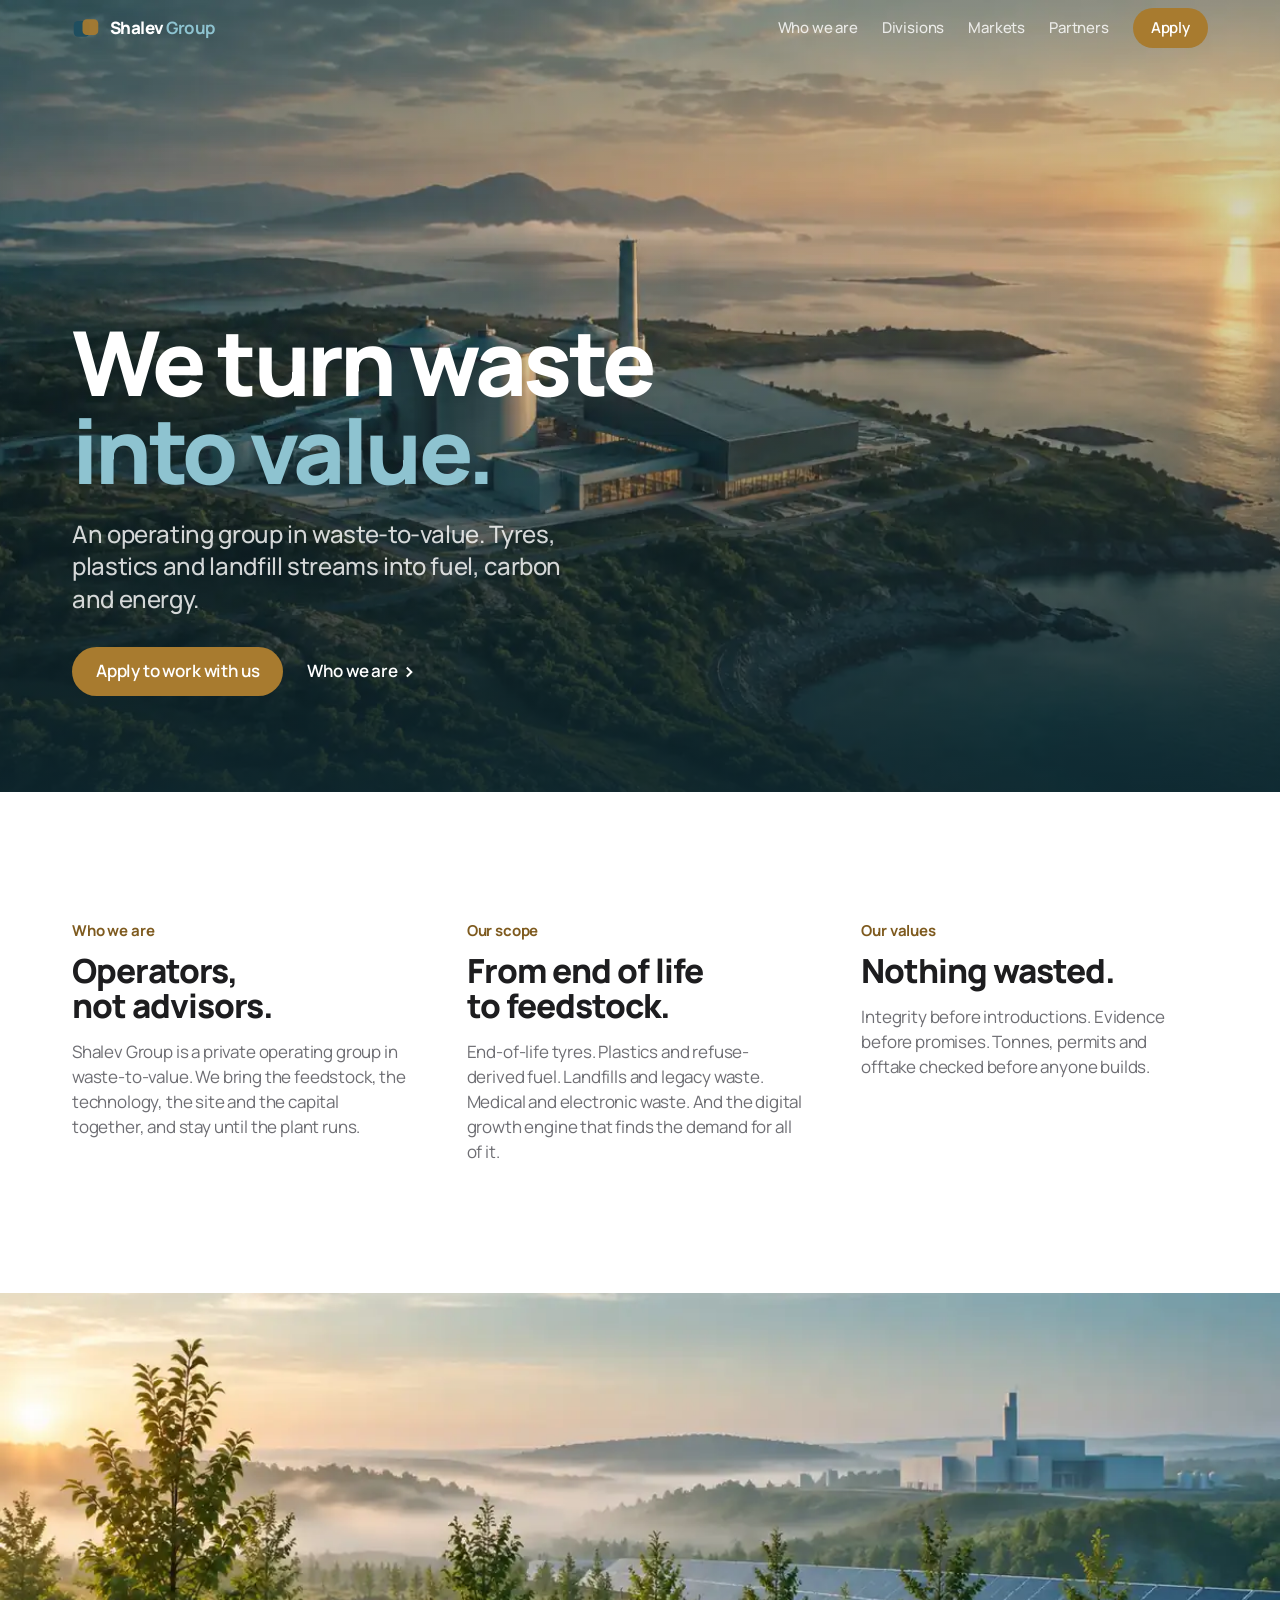
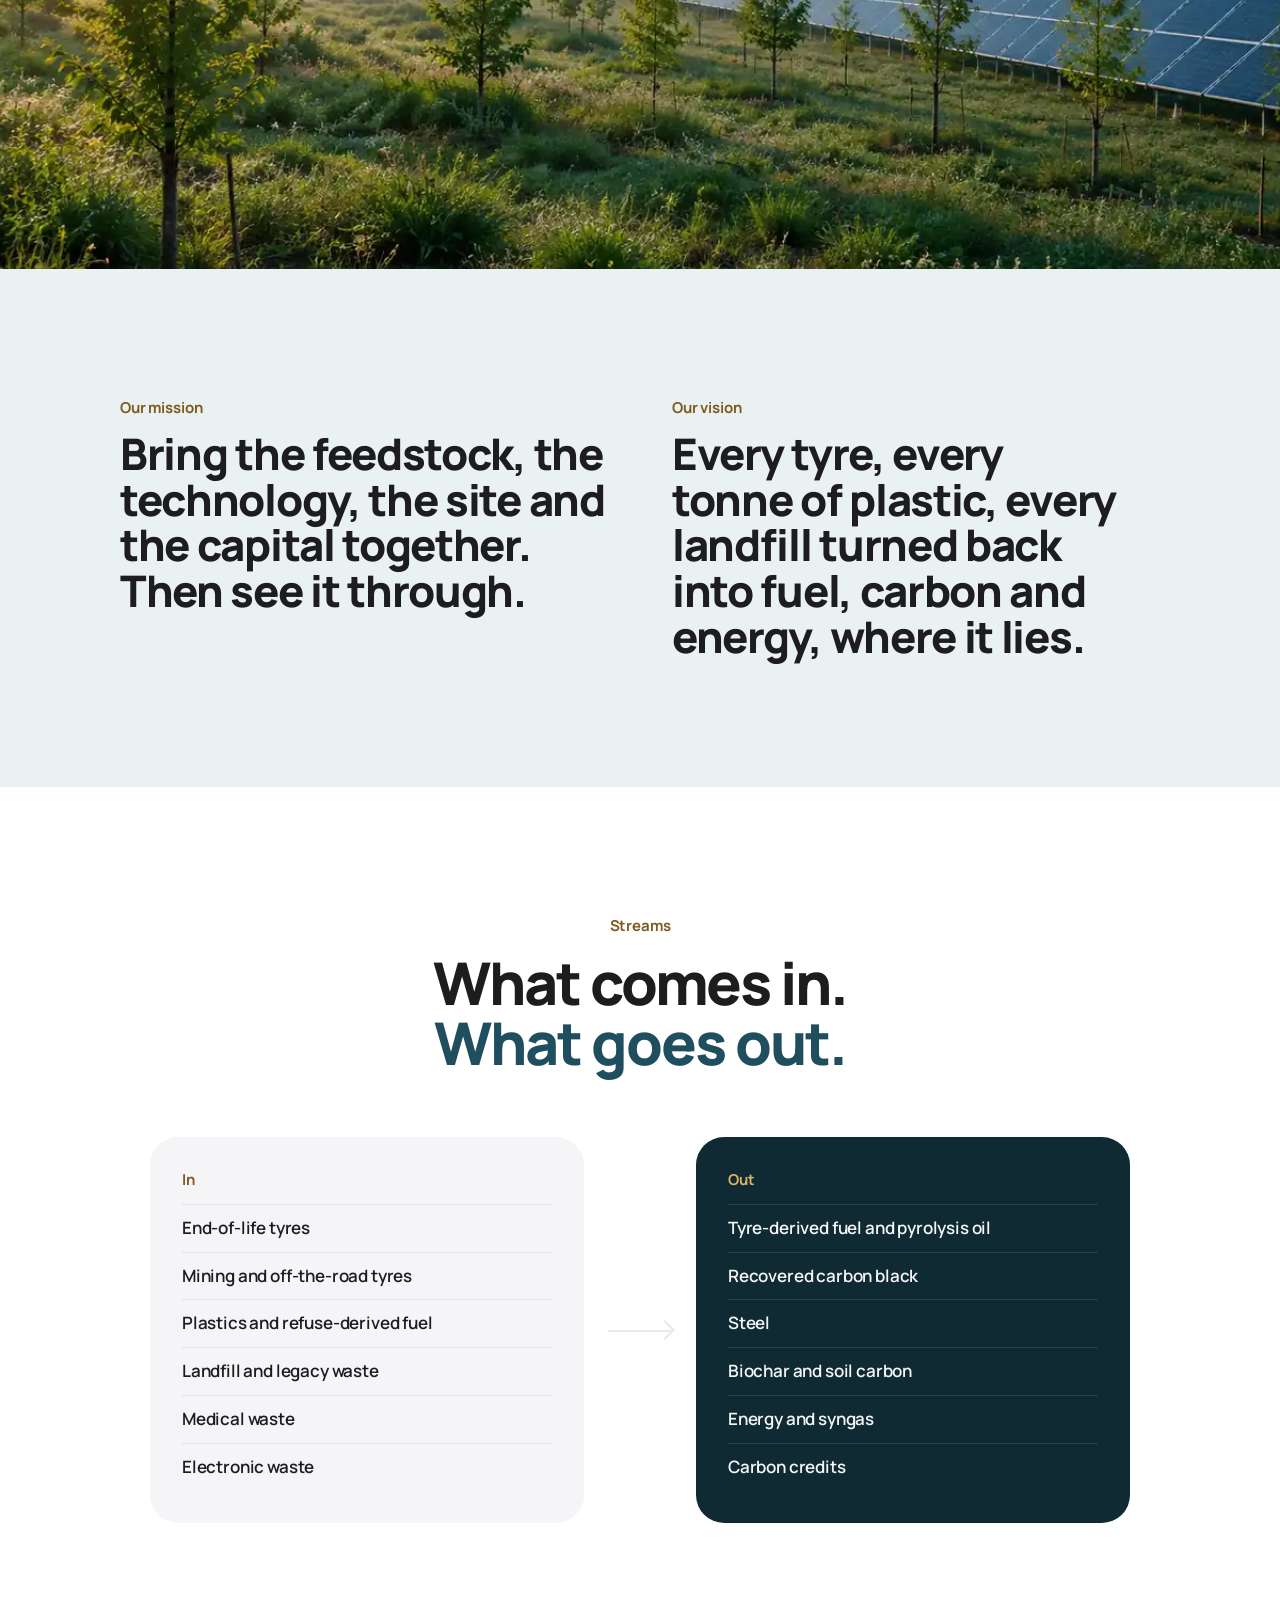
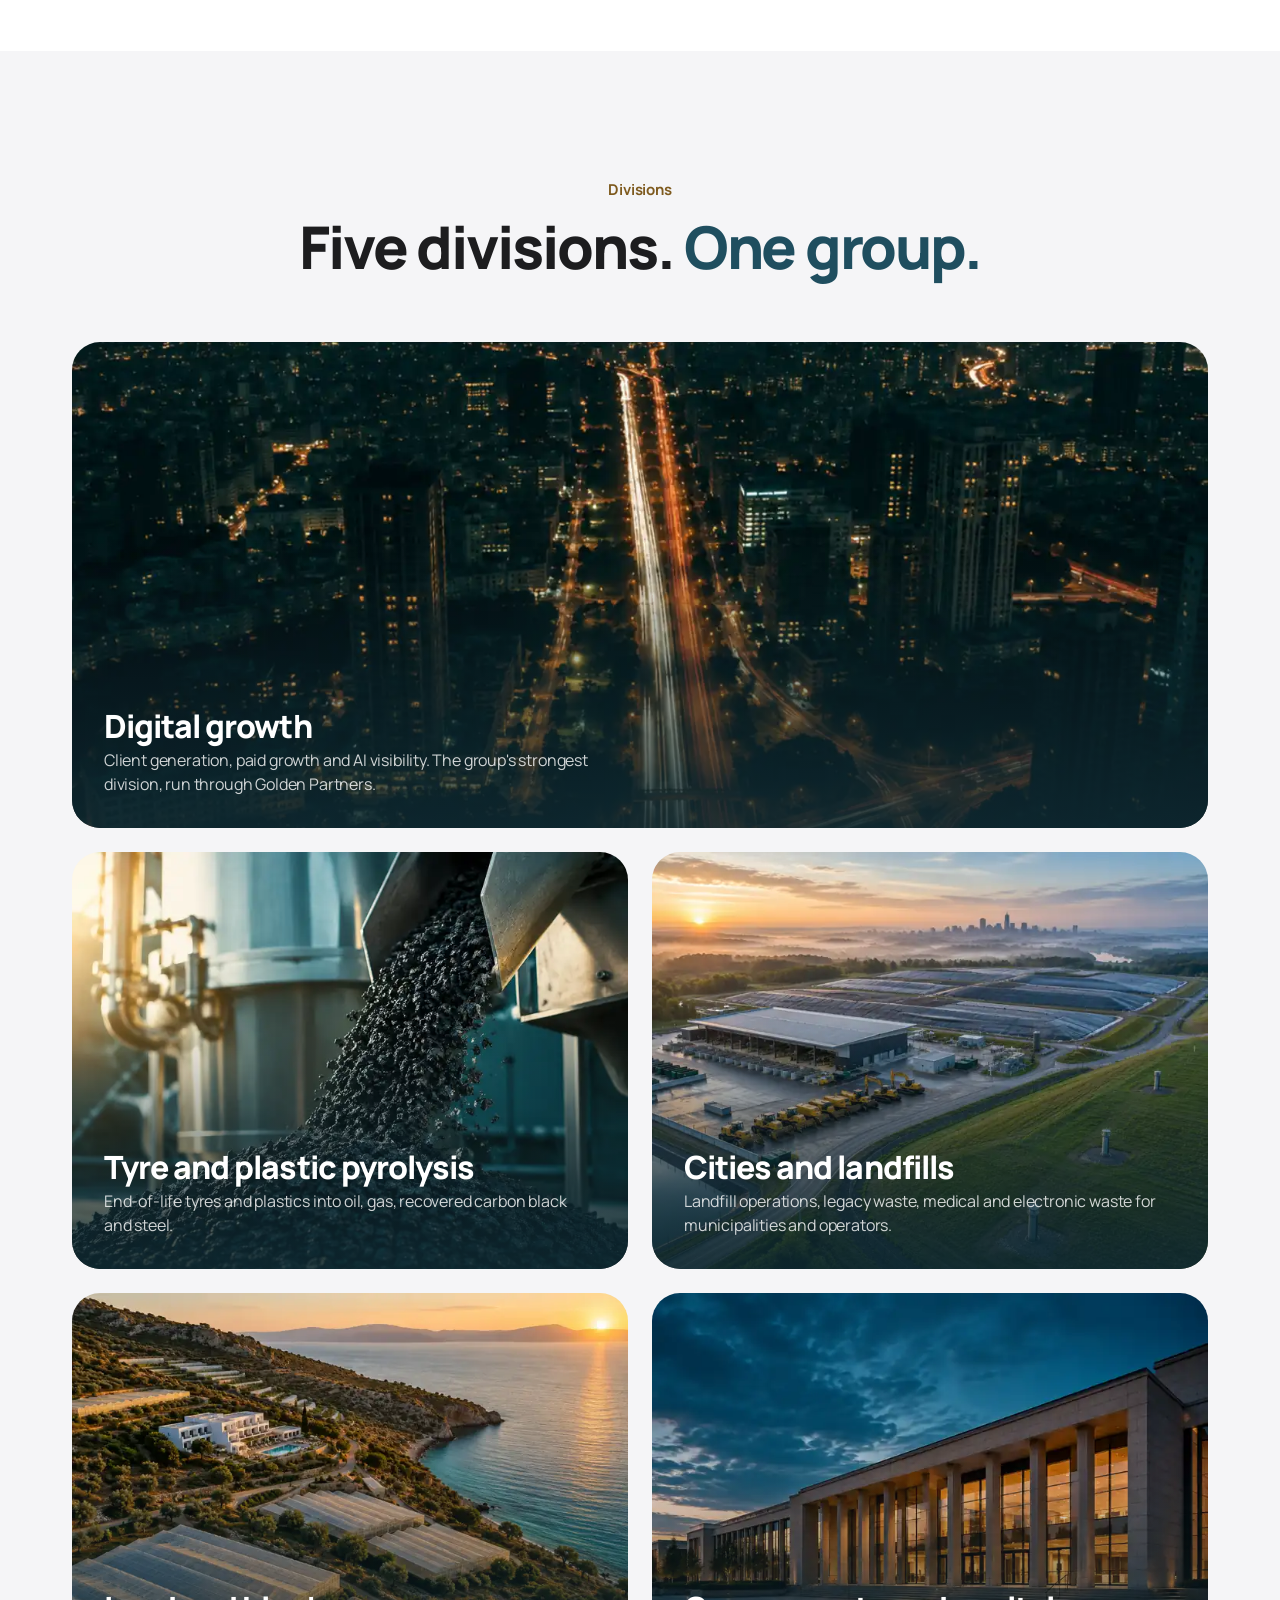
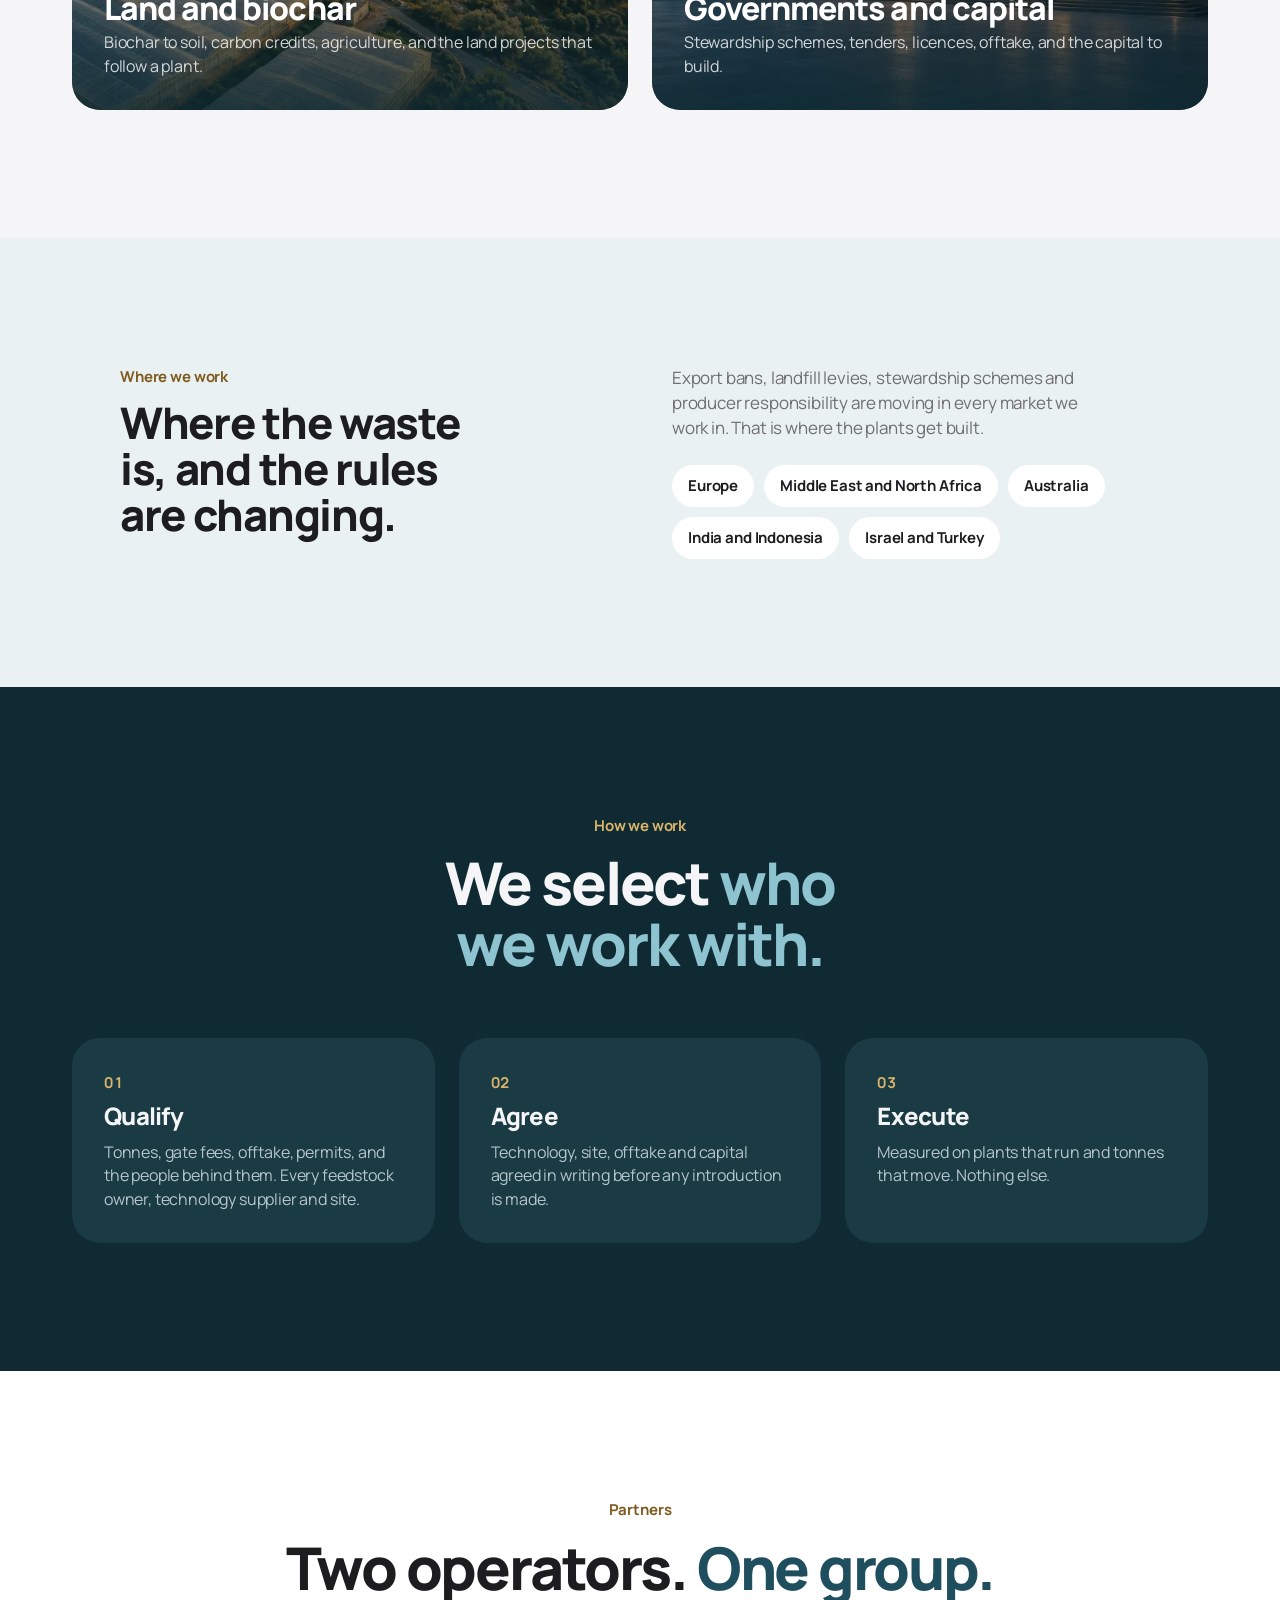
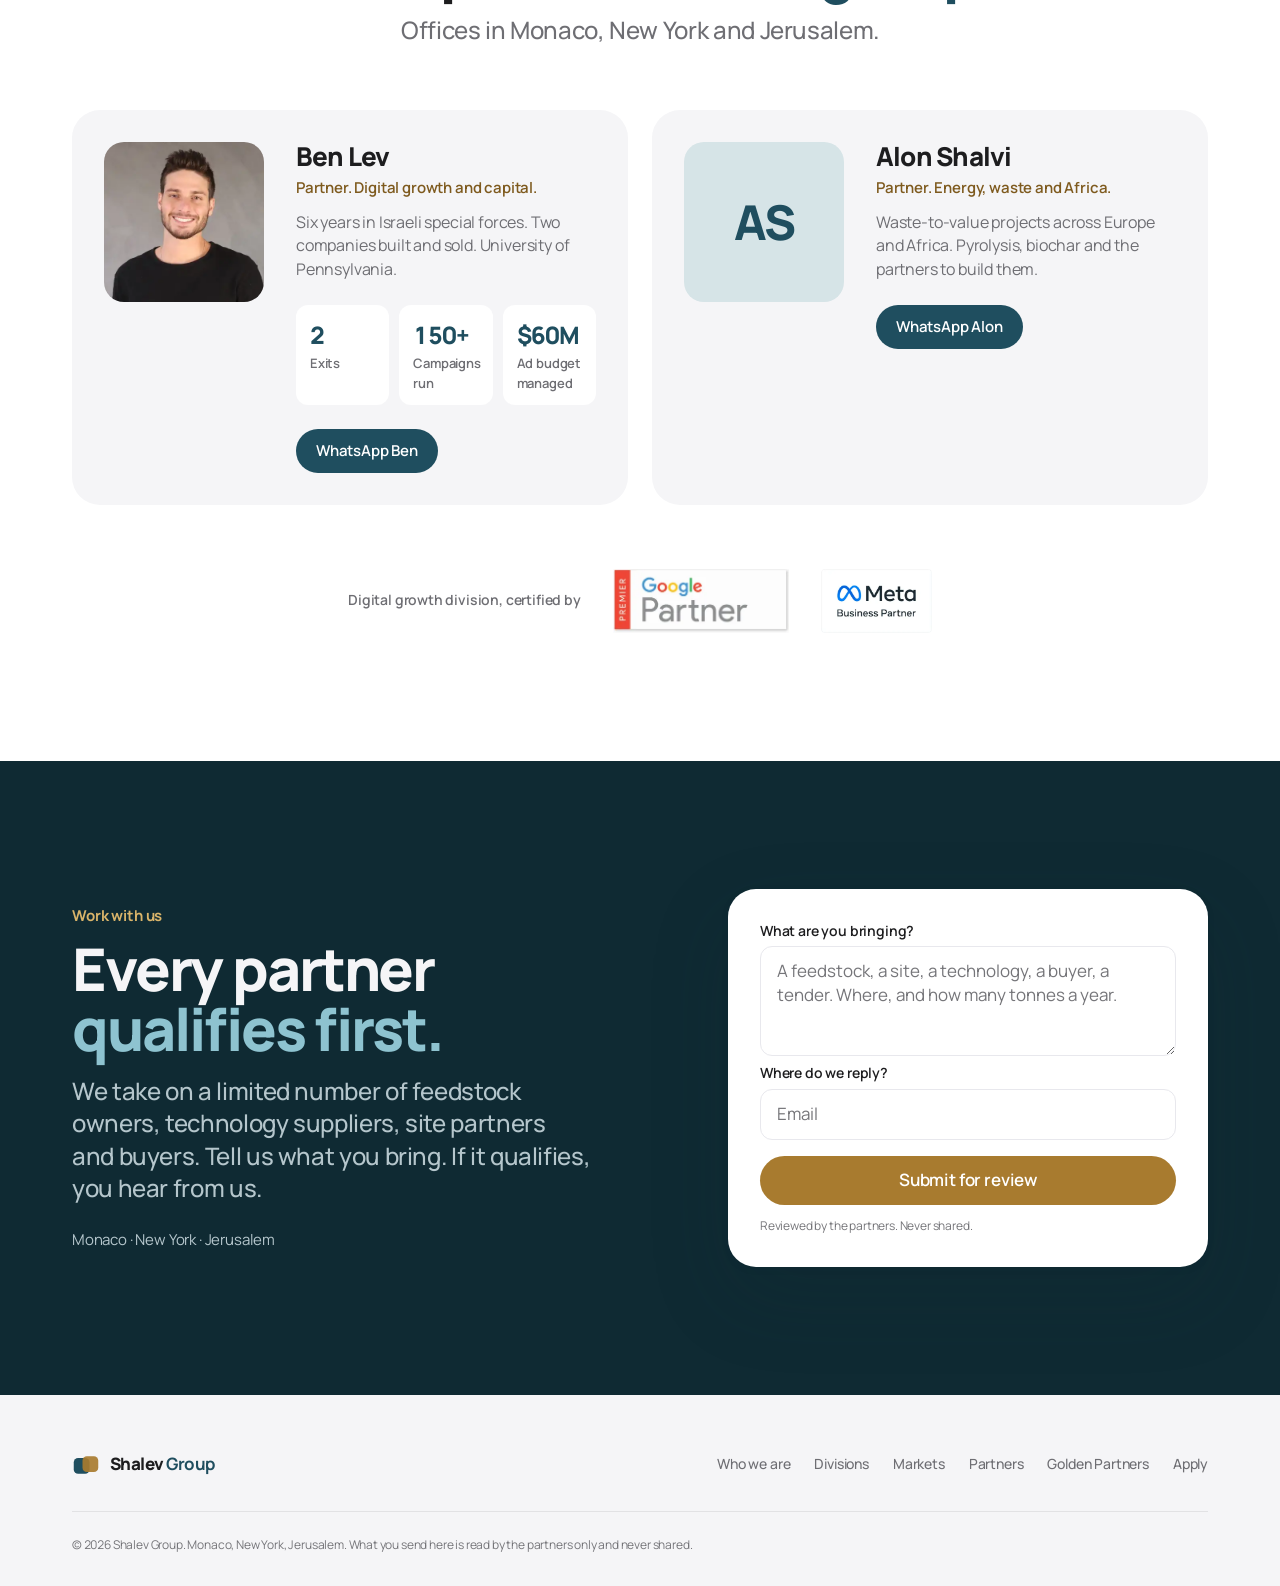
==== commit d5d80583: "Partners section with credibility, three offices, email signatures, logo options Partners are back: " ====
--- a/index.html
+++ b/index.html
@@ -22,6 +22,7 @@
       <a href="#who">Who we are</a>
       <a href="#scope">Divisions</a>
       <a href="#markets">Markets</a>
+      <a href="#partners">Partners</a>
       <a class="btn btn-brass btn-sm" href="#apply">Apply</a>
     </nav>
   </div>
@@ -106,12 +107,41 @@
   </div>
 </section>
 
+<section class="tile white" id="partners">
+  <div class="wrap">
+    <div class="tile-head"><span class="eyebrow">Partners</span><h2 class="display">Two operators. <em>One group.</em></h2><p class="lead">Offices in Monaco, New York and Jerusalem.</p></div>
+    <div class="partners">
+      <article class="partner">
+        <div class="pp"><img src="img/ben-lev.webp" alt="Ben Lev" width="400" height="400" loading="lazy"></div>
+        <div class="pb">
+          <h3>Ben Lev</h3>
+          <div class="role">Partner. Digital growth and capital.</div>
+          <p>Six years in Israeli special forces. Two companies built and sold. University of Pennsylvania.</p>
+          <dl class="stats"><div><dt>2</dt><dd>Exits</dd></div><div><dt>150+</dt><dd>Campaigns run</dd></div><div><dt>$60M</dt><dd>Ad budget managed</dd></div></dl>
+          <a class="wa" href="https://wa.me/12014867369" rel="noopener">WhatsApp Ben</a>
+        </div>
+      </article>
+      <article class="partner">
+        <div class="pp init" aria-hidden="true">AS</div>
+        <div class="pb">
+          <h3>Alon Shalvi</h3>
+          <div class="role">Partner. Energy, waste and Africa.</div>
+          <p>Waste-to-value projects across Europe and Africa. Pyrolysis, biochar and the partners to build them.</p>
+          <a class="wa" href="https://wa.me/19176362159" rel="noopener">WhatsApp Alon</a>
+        </div>
+      </article>
+    </div>
+    <div class="certs"><span>Digital growth division, certified by</span><img src="img/badge-google.webp" alt="Google Partner" width="360" height="131" loading="lazy"><img src="img/badge-meta.webp" alt="Meta Business Partner" width="360" height="207" loading="lazy"></div>
+  </div>
+</section>
+
 <section class="tile on-dark" id="apply">
   <div class="wrap close-grid">
     <div>
       <span class="eyebrow">Work with us</span>
       <h2 class="display">Every partner <em>qualifies first.</em></h2>
       <p class="lead">We take on a limited number of feedstock owners, technology suppliers, site partners and buyers. Tell us what you bring. If it qualifies, you hear from us.</p>
+      <p class="close-alt">Monaco · New York · Jerusalem</p>
     </div>
     <div>
       <form class="form-card" id="qform" novalidate>
@@ -131,9 +161,9 @@
   <div class="wrap">
     <div class="f-top">
       <a class="brand" href="/"><svg viewBox="0 0 32 32" aria-hidden="true"><rect x="2" y="8" width="18" height="18" rx="5" fill="#1F4E5F"/><rect x="12" y="6" width="18" height="18" rx="5" fill="#A87B2F" opacity=".92"/></svg><span>Shalev <b>Group</b></span></a>
-      <nav class="f-links" aria-label="Footer"><a href="#who">Who we are</a><a href="#scope">Divisions</a><a href="#markets">Markets</a><a href="https://goldenpartners.co" rel="noopener">Golden Partners</a><a href="#apply">Apply</a></nav>
+      <nav class="f-links" aria-label="Footer"><a href="#who">Who we are</a><a href="#scope">Divisions</a><a href="#markets">Markets</a><a href="#partners">Partners</a><a href="https://goldenpartners.co" rel="noopener">Golden Partners</a><a href="#apply">Apply</a></nav>
     </div>
-    <p class="fine f-fine">© 2026 Shalev Group. What you send here is read by the partners only and never shared.</p>
+    <p class="fine f-fine">© 2026 Shalev Group. Monaco, New York, Jerusalem. What you send here is read by the partners only and never shared.</p>
   </div>
 </footer>
 <script src="js/site.js" defer></script>
--- a/css/shalev.css
+++ b/css/shalev.css
@@ -256,3 +256,24 @@
 .card.wide .cb{max-width:60ch}
 @media (max-width:1040px){.card.wide{aspect-ratio:16/10}}
 @media (max-width:600px){.card.wide{aspect-ratio:16/11}}
+
+/* v4: partners, credibility */
+.partners{display:grid;grid-template-columns:1fr 1fr;gap:var(--s5)}
+.partner{background:var(--surface);border-radius:var(--r-lg);padding:var(--s6);display:grid;grid-template-columns:160px minmax(0,1fr);gap:var(--s6);align-items:start}
+.partner .pp{width:160px;height:160px;border-radius:var(--r-md);overflow:hidden;background:var(--tonal-2)}
+.partner .pp img{width:100%;height:100%;object-fit:cover}
+.partner .pp.init{display:flex;align-items:center;justify-content:center;font-size:48px;font-weight:800;color:var(--teal);letter-spacing:-0.04em}
+.partner h3{font-size:26px;font-weight:800;letter-spacing:-0.03em;line-height:1.1}
+.partner .role{margin-top:6px;font-size:15px;font-weight:600;color:var(--brass-ink)}
+.partner p{margin-top:var(--s3);color:var(--ink-2);font-size:16px;max-width:42ch}
+.stats{display:grid;grid-template-columns:repeat(3,minmax(0,1fr));gap:10px;margin-top:var(--s5)}
+.stats div{background:var(--canvas);border-radius:var(--r-sm);padding:12px 14px}
+.stats dt{font-size:24px;font-weight:800;letter-spacing:-0.03em;color:var(--teal)}
+.stats dd{font-size:13px;font-weight:600;color:var(--ink-2);margin-top:2px}
+.wa{display:inline-flex;align-items:center;min-height:44px;margin-top:var(--s5);padding:10px 20px;border-radius:var(--pill);background:var(--teal);color:#fff;text-decoration:none;font-weight:600;font-size:15px}
+.wa:hover{background:var(--teal-press)}
+.certs{display:flex;align-items:center;justify-content:center;gap:var(--s6);flex-wrap:wrap;margin-top:var(--s8)}
+.certs span{font-size:14px;font-weight:600;color:var(--ink-2)}
+.certs img{height:64px;width:auto}
+@media (max-width:1040px){.partners{grid-template-columns:1fr}}
+@media (max-width:600px){.partner{grid-template-columns:1fr;gap:var(--s5)}.partner .pp{width:120px;height:120px}.certs{gap:var(--s4)}.certs span{width:100%;text-align:center}.certs img{height:52px}}
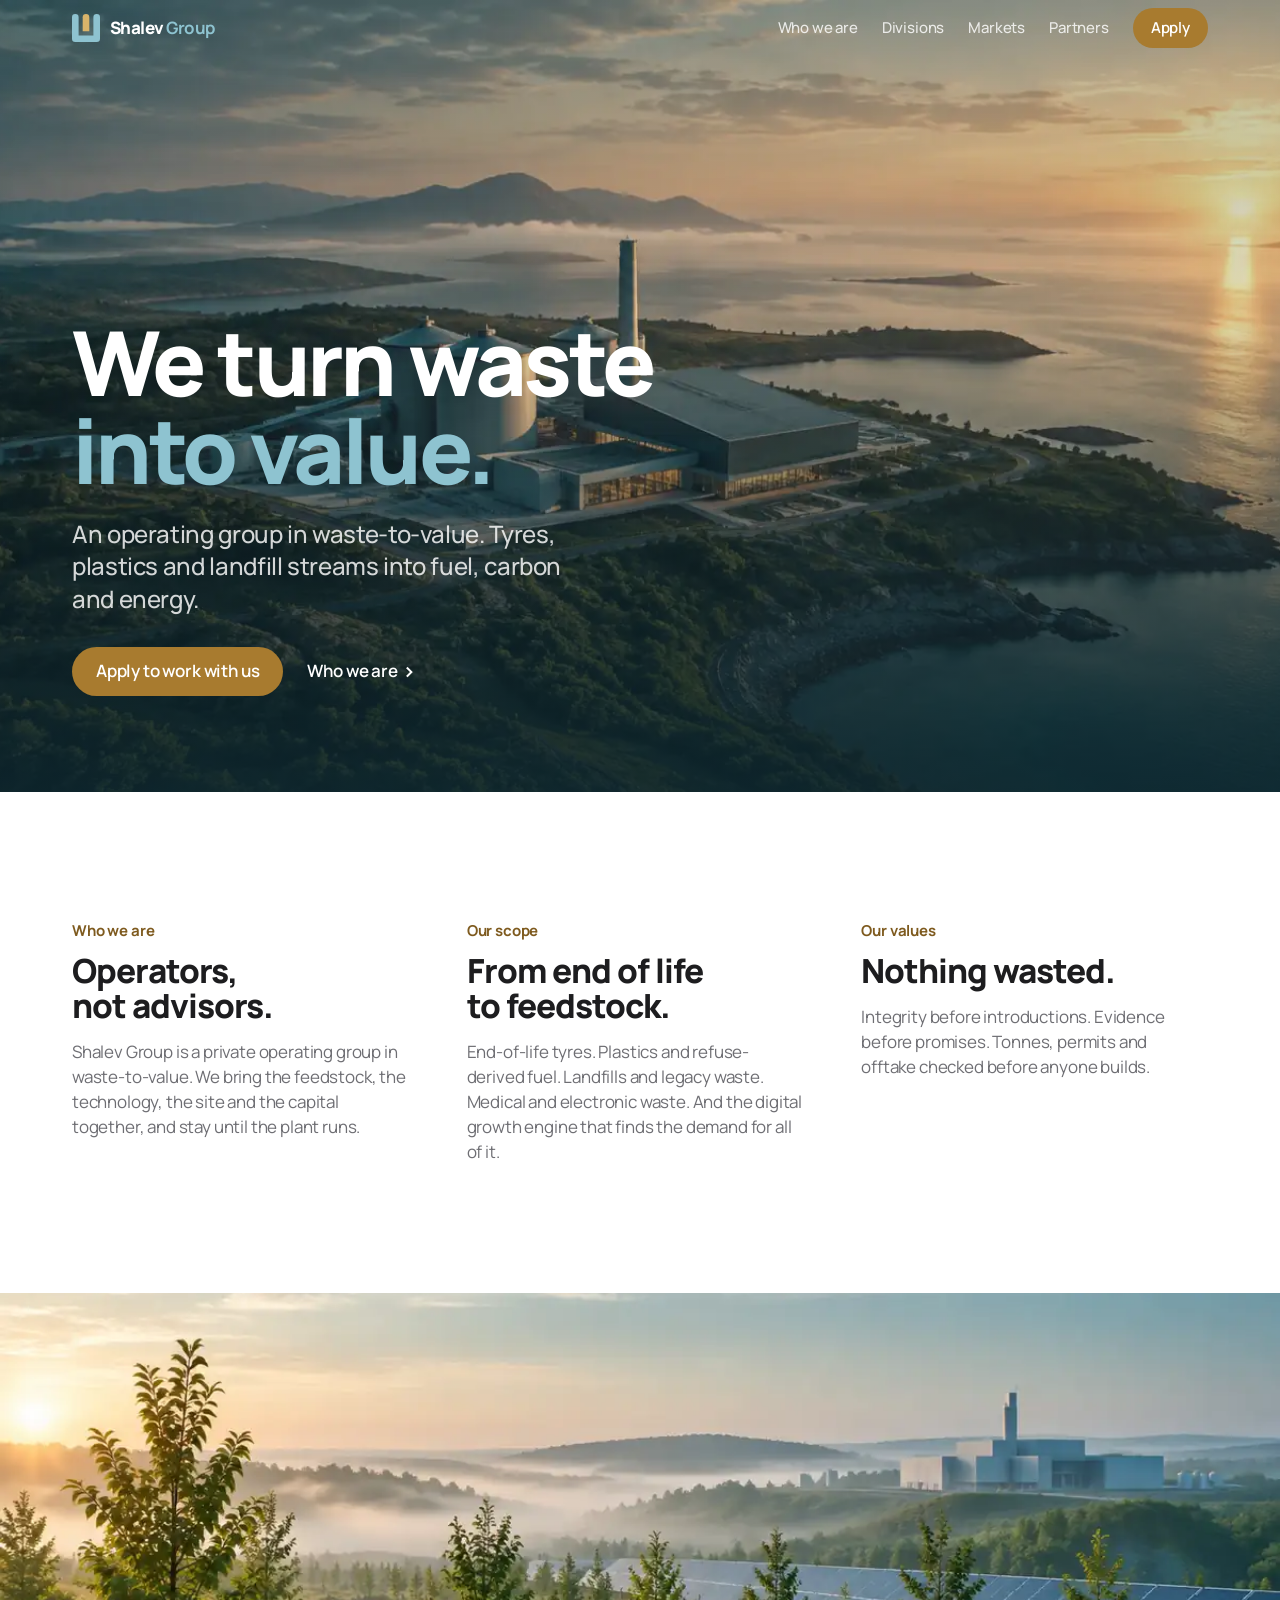
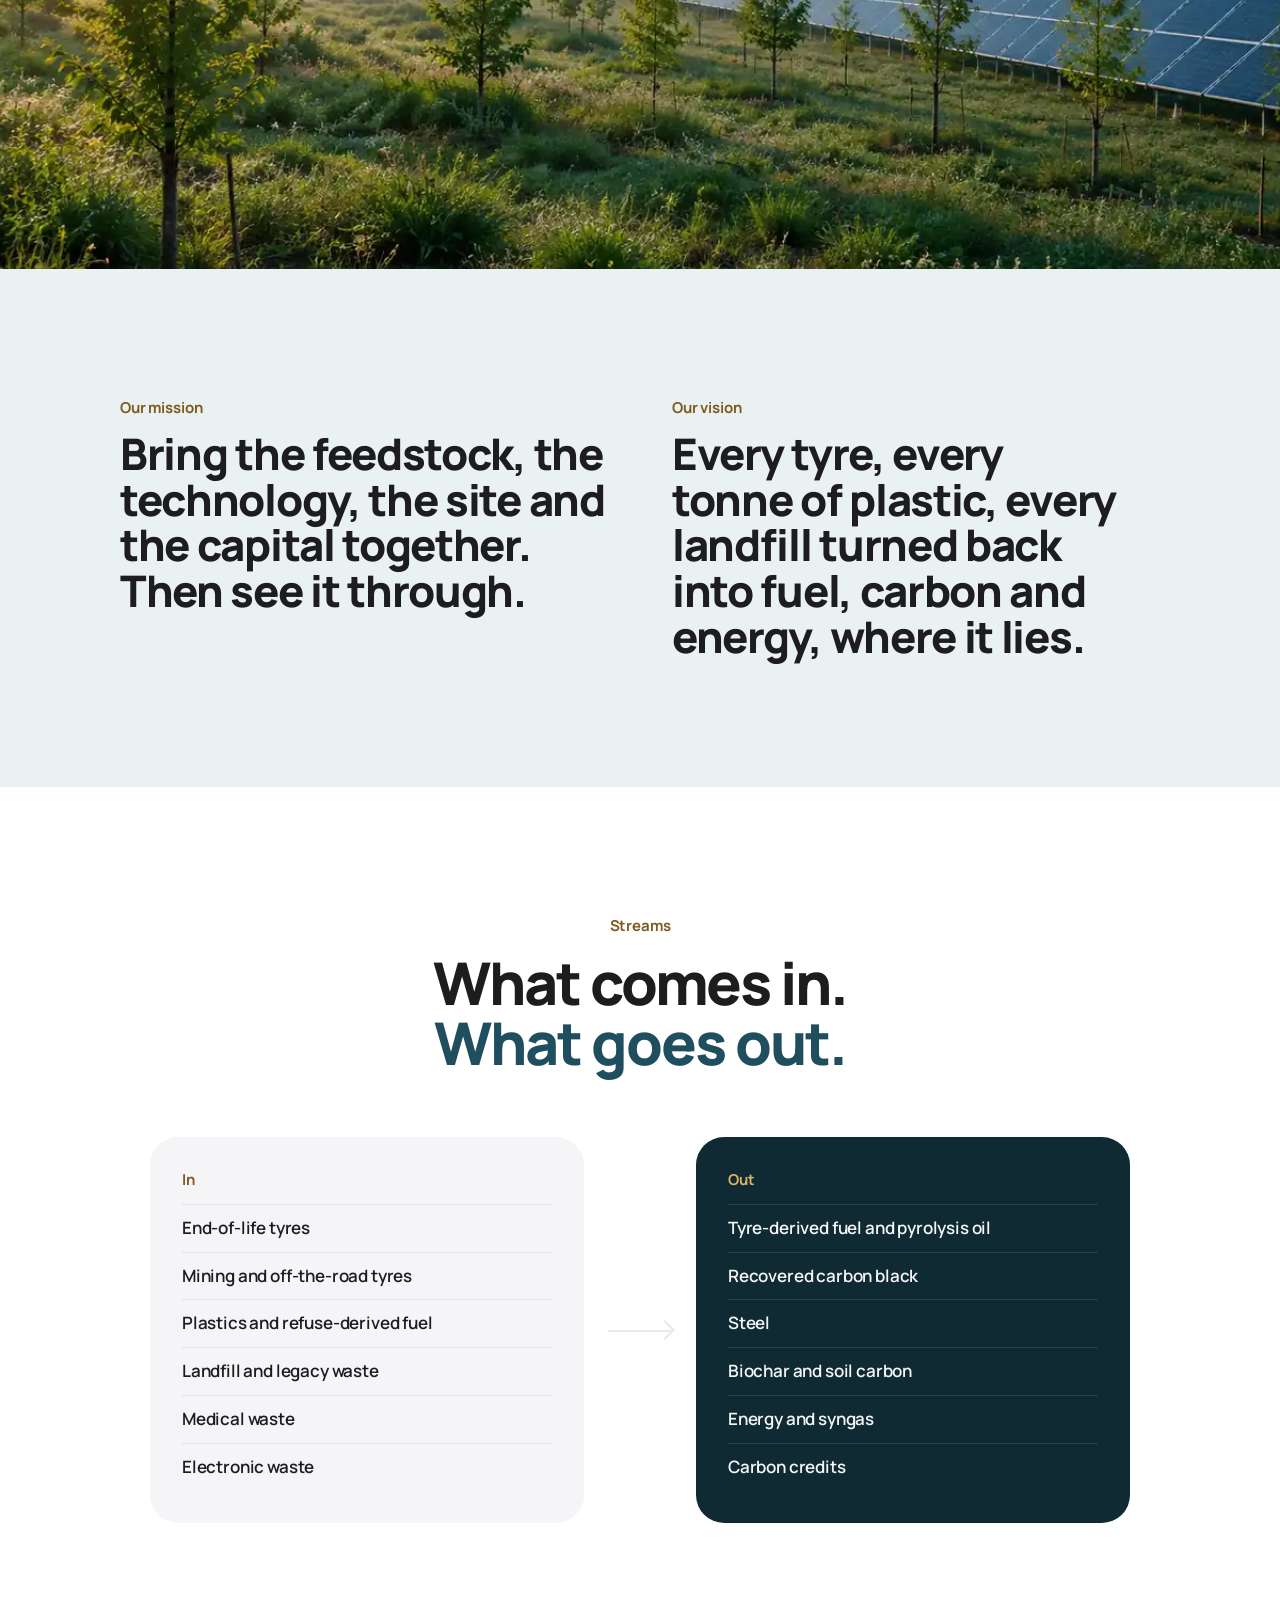
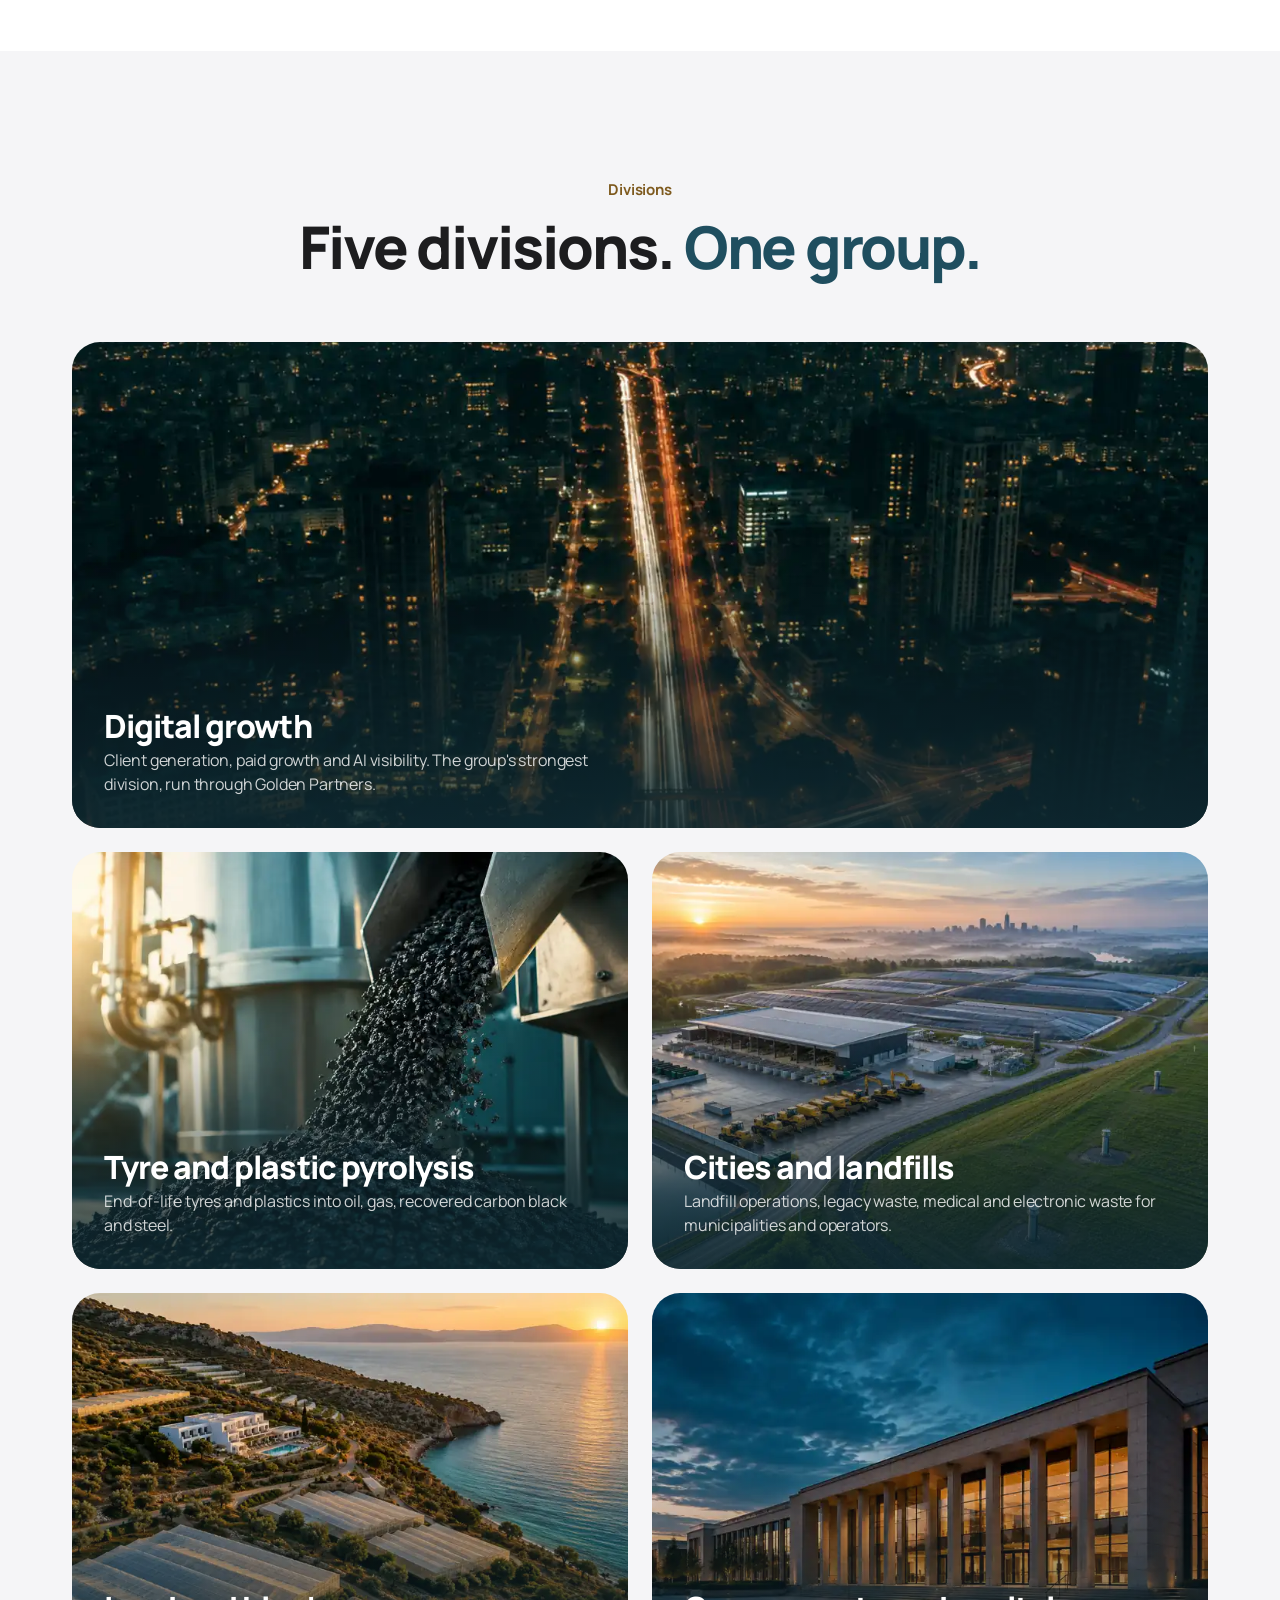
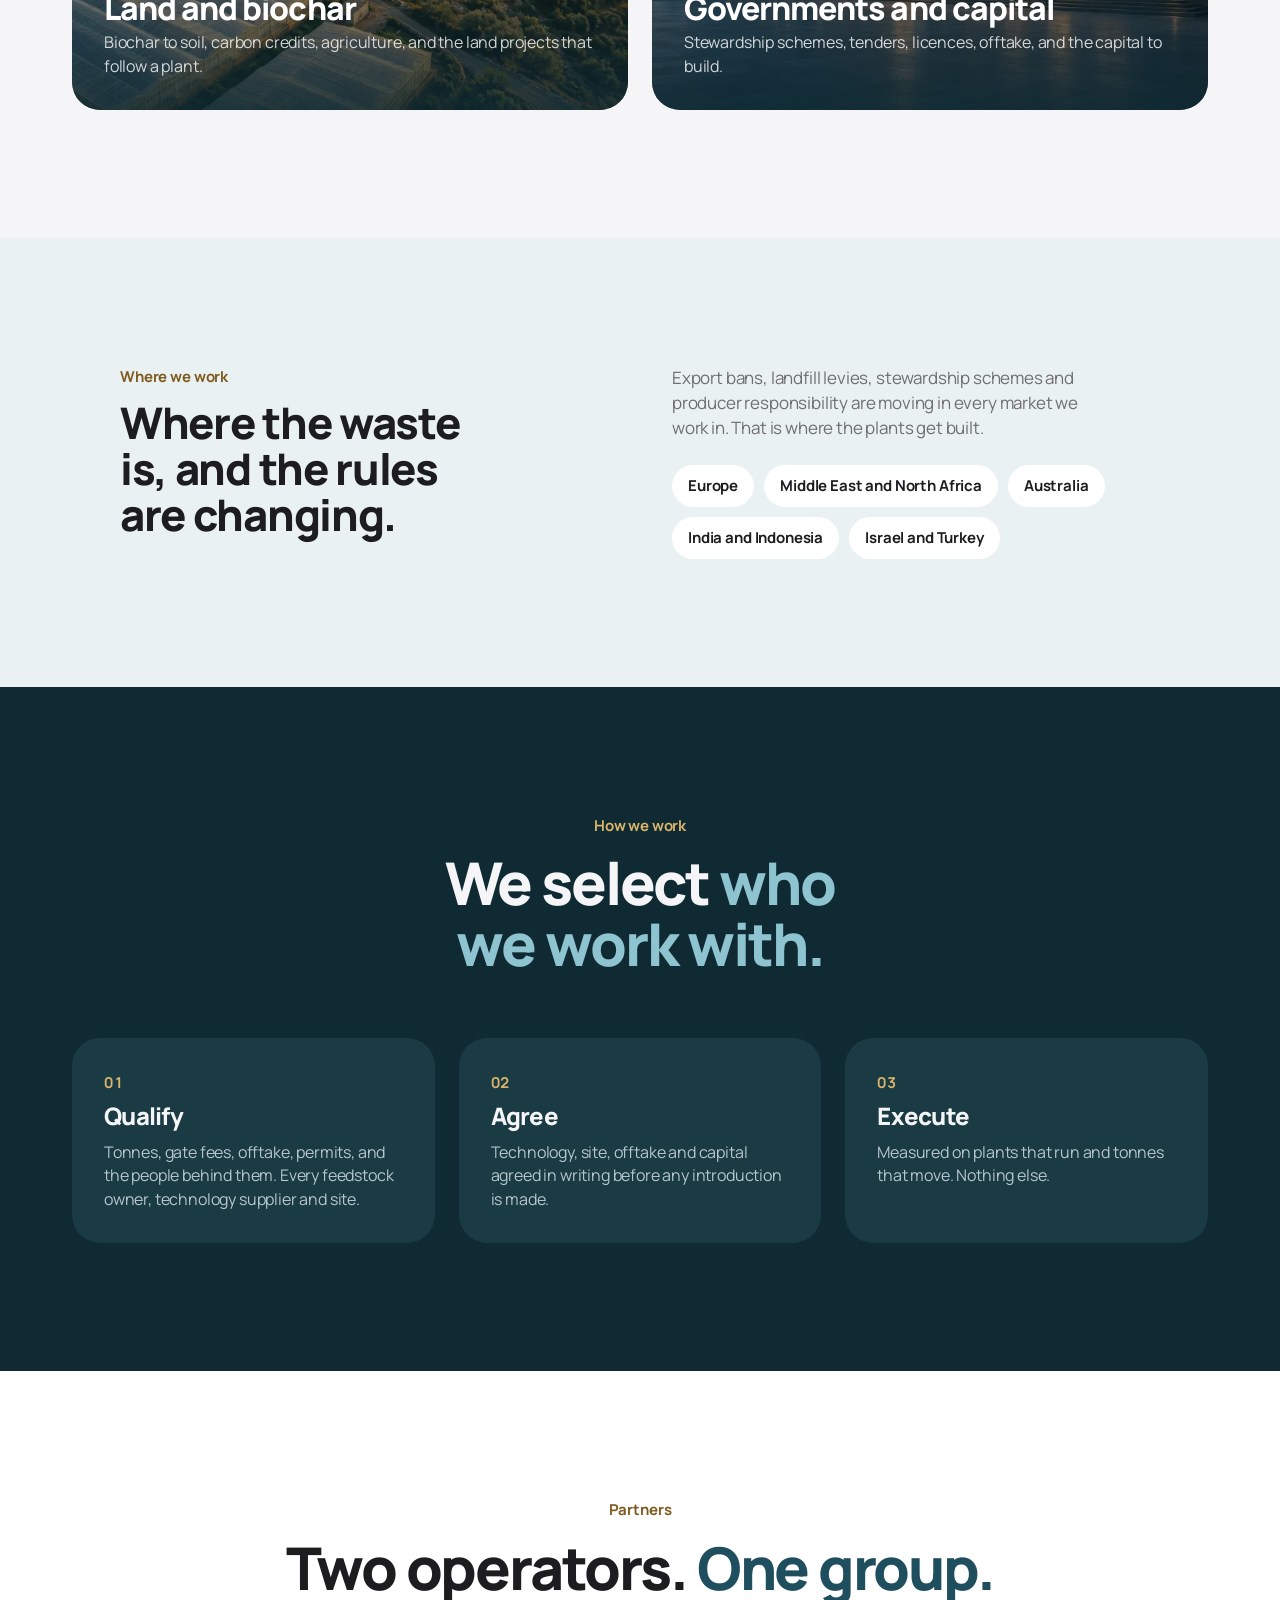
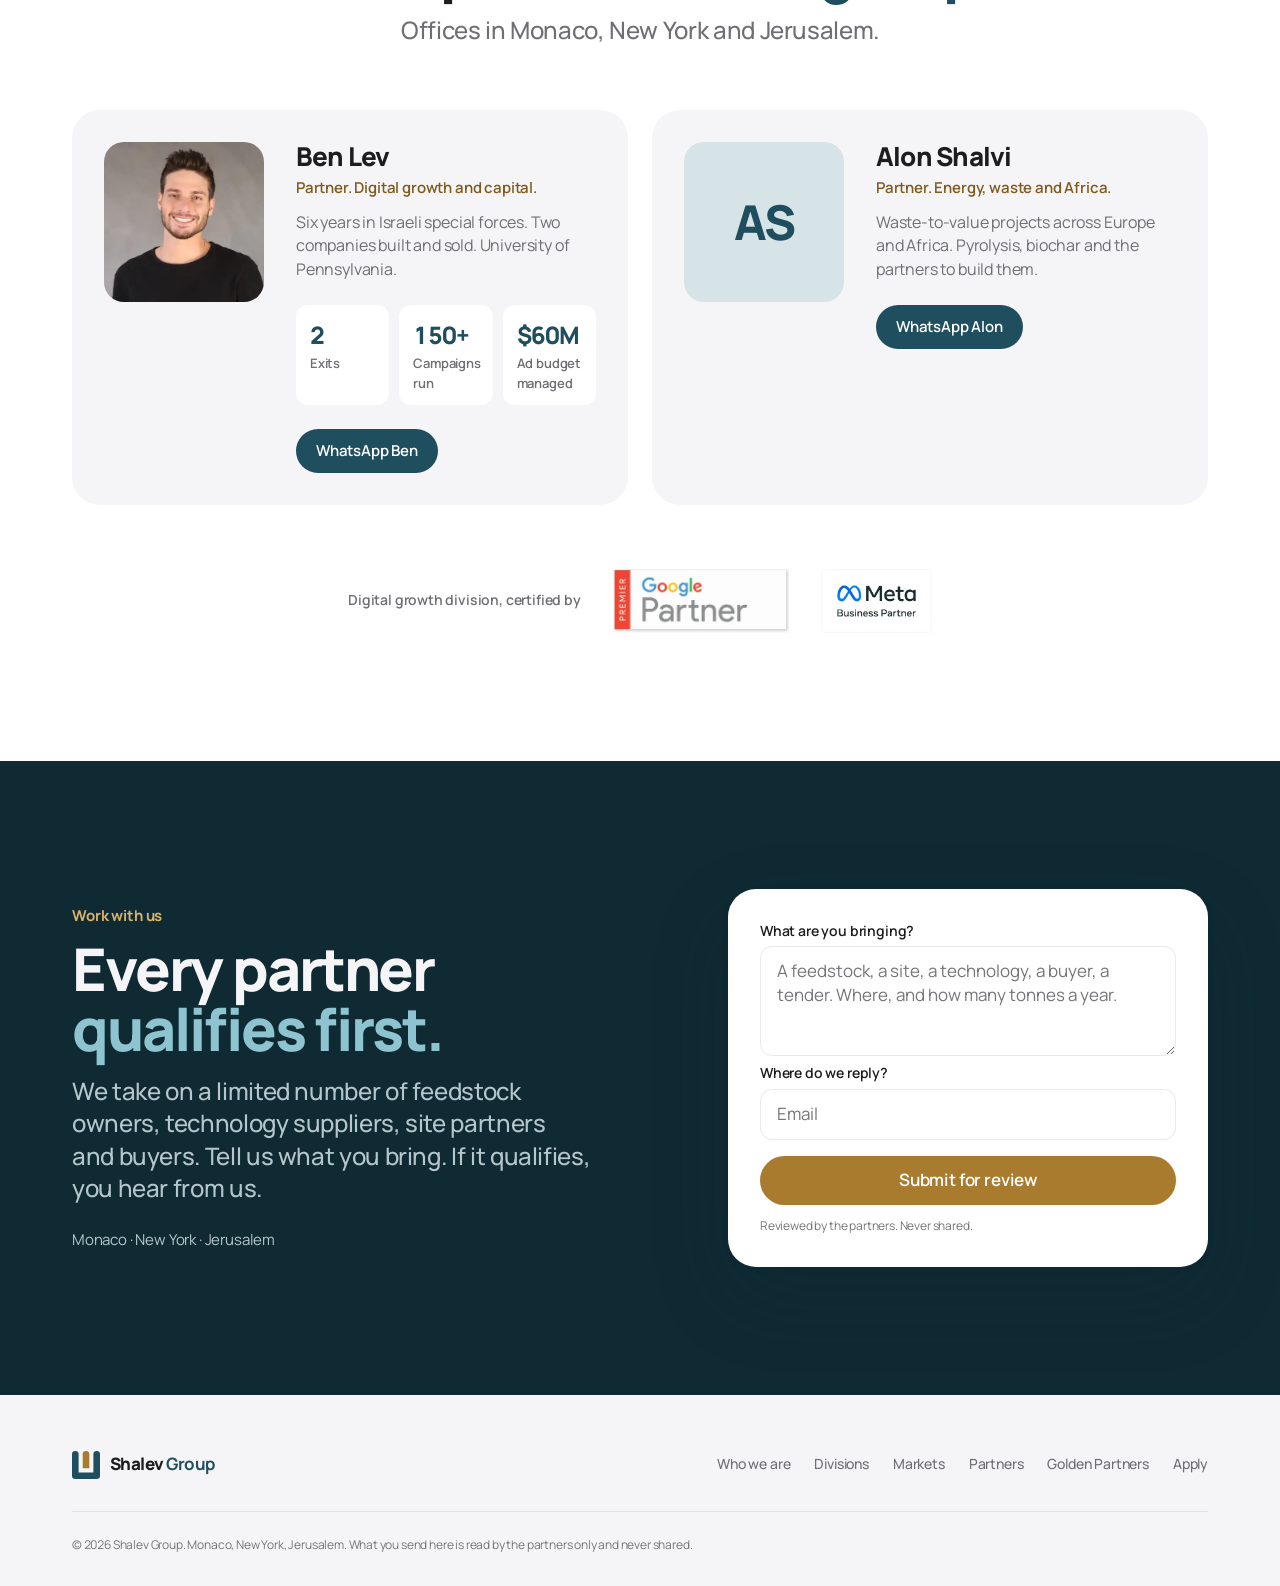
==== commit e07e25a6: "Make the Shin the Shalev Group mark: favicon, nav, footer, email signature PNG Co-Authored-By: Claud" ====
--- a/index.html
+++ b/index.html
@@ -17,7 +17,7 @@
 
 <header class="nav nav-dark">
   <div class="wrap">
-    <a class="brand" href="/" aria-label="Shalev Group home"><svg viewBox="0 0 32 32" aria-hidden="true"><rect x="2" y="8" width="18" height="18" rx="5" fill="#1F4E5F"/><rect x="12" y="6" width="18" height="18" rx="5" fill="#A87B2F" opacity=".92"/></svg><span>Shalev <b>Group</b></span></a>
+    <a class="brand" href="/" aria-label="Shalev Group home"><svg viewBox="0 0 100 100" aria-hidden="true"><path d="M0 11.803A11.803 11.803 0 0 1 23.607 11.803V76.393H76.393V11.803A11.803 11.803 0 0 1 100 11.803V88.197A11.803 11.803 0 0 1 88.197 100H11.803A11.803 11.803 0 0 1 0 88.197Z" fill="#8EC3D0"/><path d="M38.197 61.803V11.803A11.803 11.803 0 0 1 61.803 11.803V61.803Z" fill="#D9B46A"/></svg><span>Shalev <b>Group</b></span></a>
     <nav class="nav-links" aria-label="Primary">
       <a href="#who">Who we are</a>
       <a href="#scope">Divisions</a>
@@ -160,7 +160,7 @@
 <footer>
   <div class="wrap">
     <div class="f-top">
-      <a class="brand" href="/"><svg viewBox="0 0 32 32" aria-hidden="true"><rect x="2" y="8" width="18" height="18" rx="5" fill="#1F4E5F"/><rect x="12" y="6" width="18" height="18" rx="5" fill="#A87B2F" opacity=".92"/></svg><span>Shalev <b>Group</b></span></a>
+      <a class="brand" href="/"><svg viewBox="0 0 100 100" aria-hidden="true"><path d="M0 11.803A11.803 11.803 0 0 1 23.607 11.803V76.393H76.393V11.803A11.803 11.803 0 0 1 100 11.803V88.197A11.803 11.803 0 0 1 88.197 100H11.803A11.803 11.803 0 0 1 0 88.197Z" fill="#1F4E5F"/><path d="M38.197 61.803V11.803A11.803 11.803 0 0 1 61.803 11.803V61.803Z" fill="#A87B2F"/></svg><span>Shalev <b>Group</b></span></a>
       <nav class="f-links" aria-label="Footer"><a href="#who">Who we are</a><a href="#scope">Divisions</a><a href="#markets">Markets</a><a href="#partners">Partners</a><a href="https://goldenpartners.co" rel="noopener">Golden Partners</a><a href="#apply">Apply</a></nav>
     </div>
     <p class="fine f-fine">© 2026 Shalev Group. Monaco, New York, Jerusalem. What you send here is read by the partners only and never shared.</p>
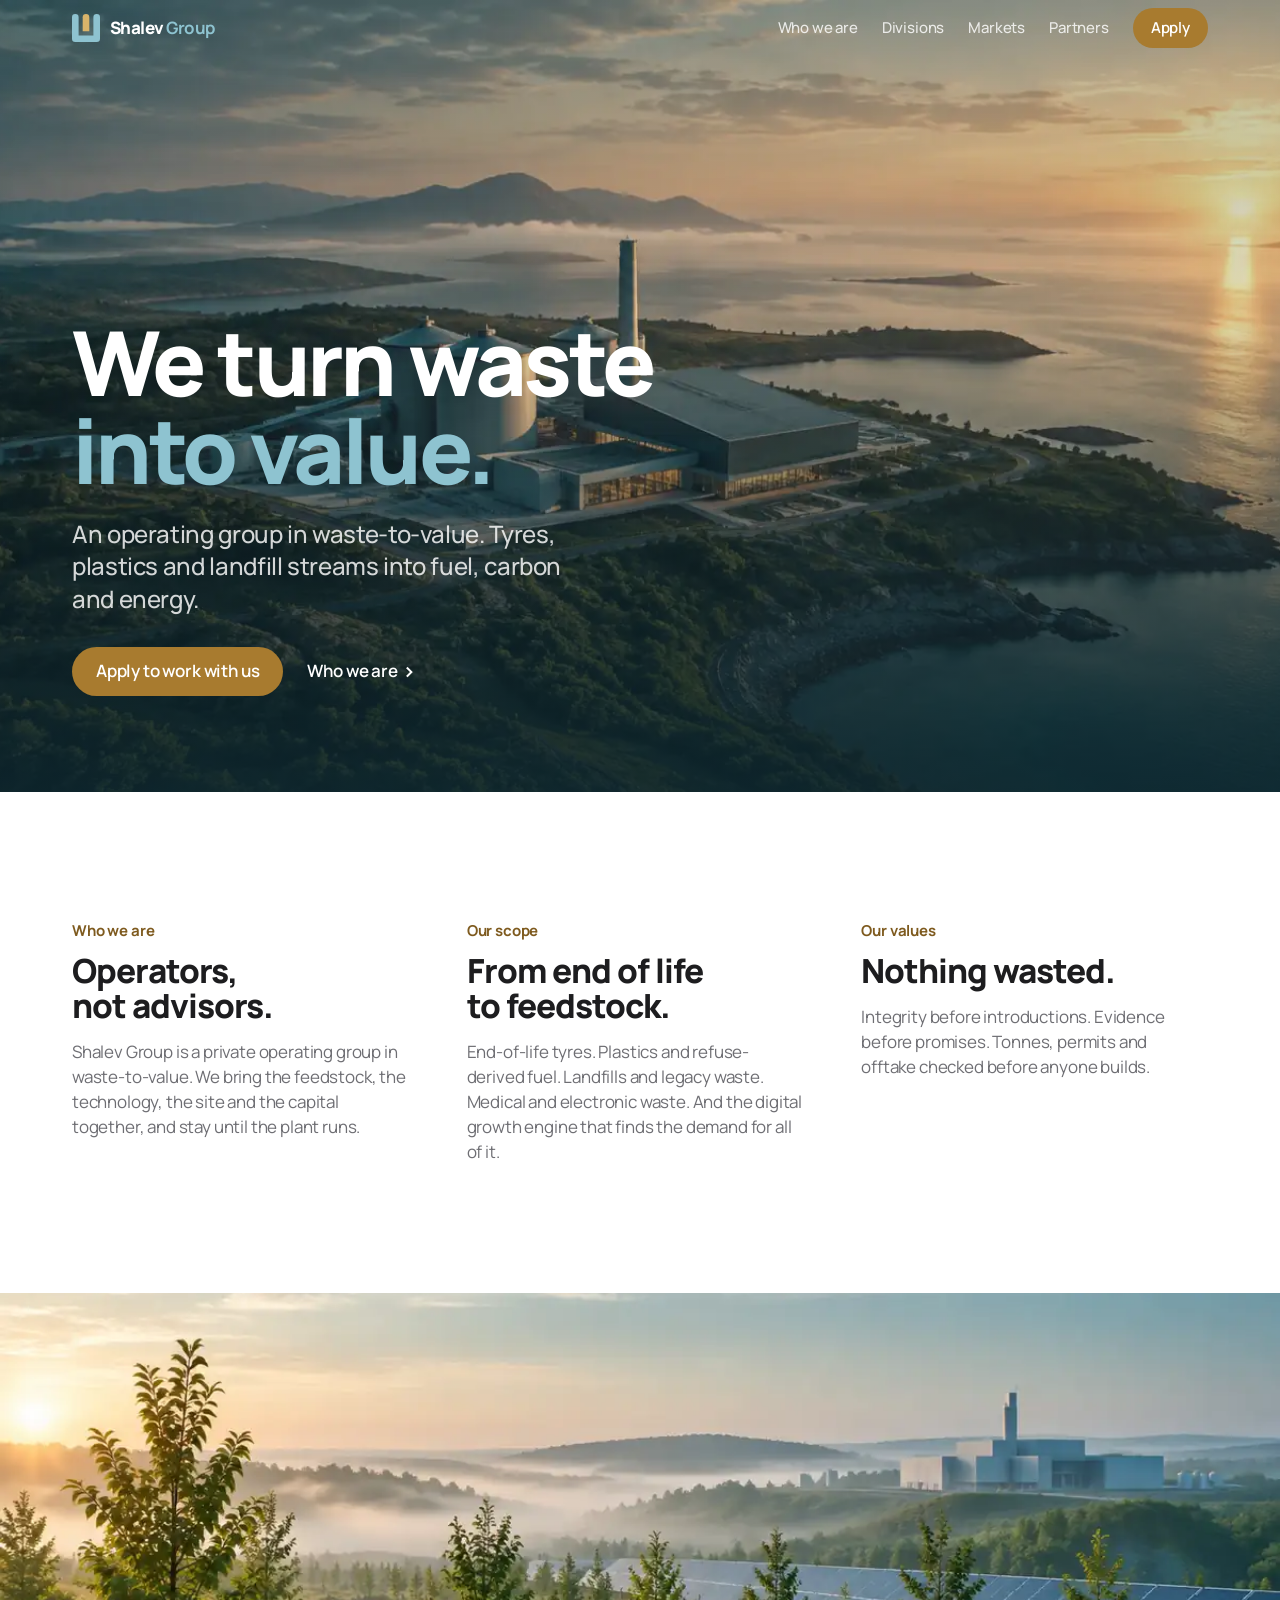
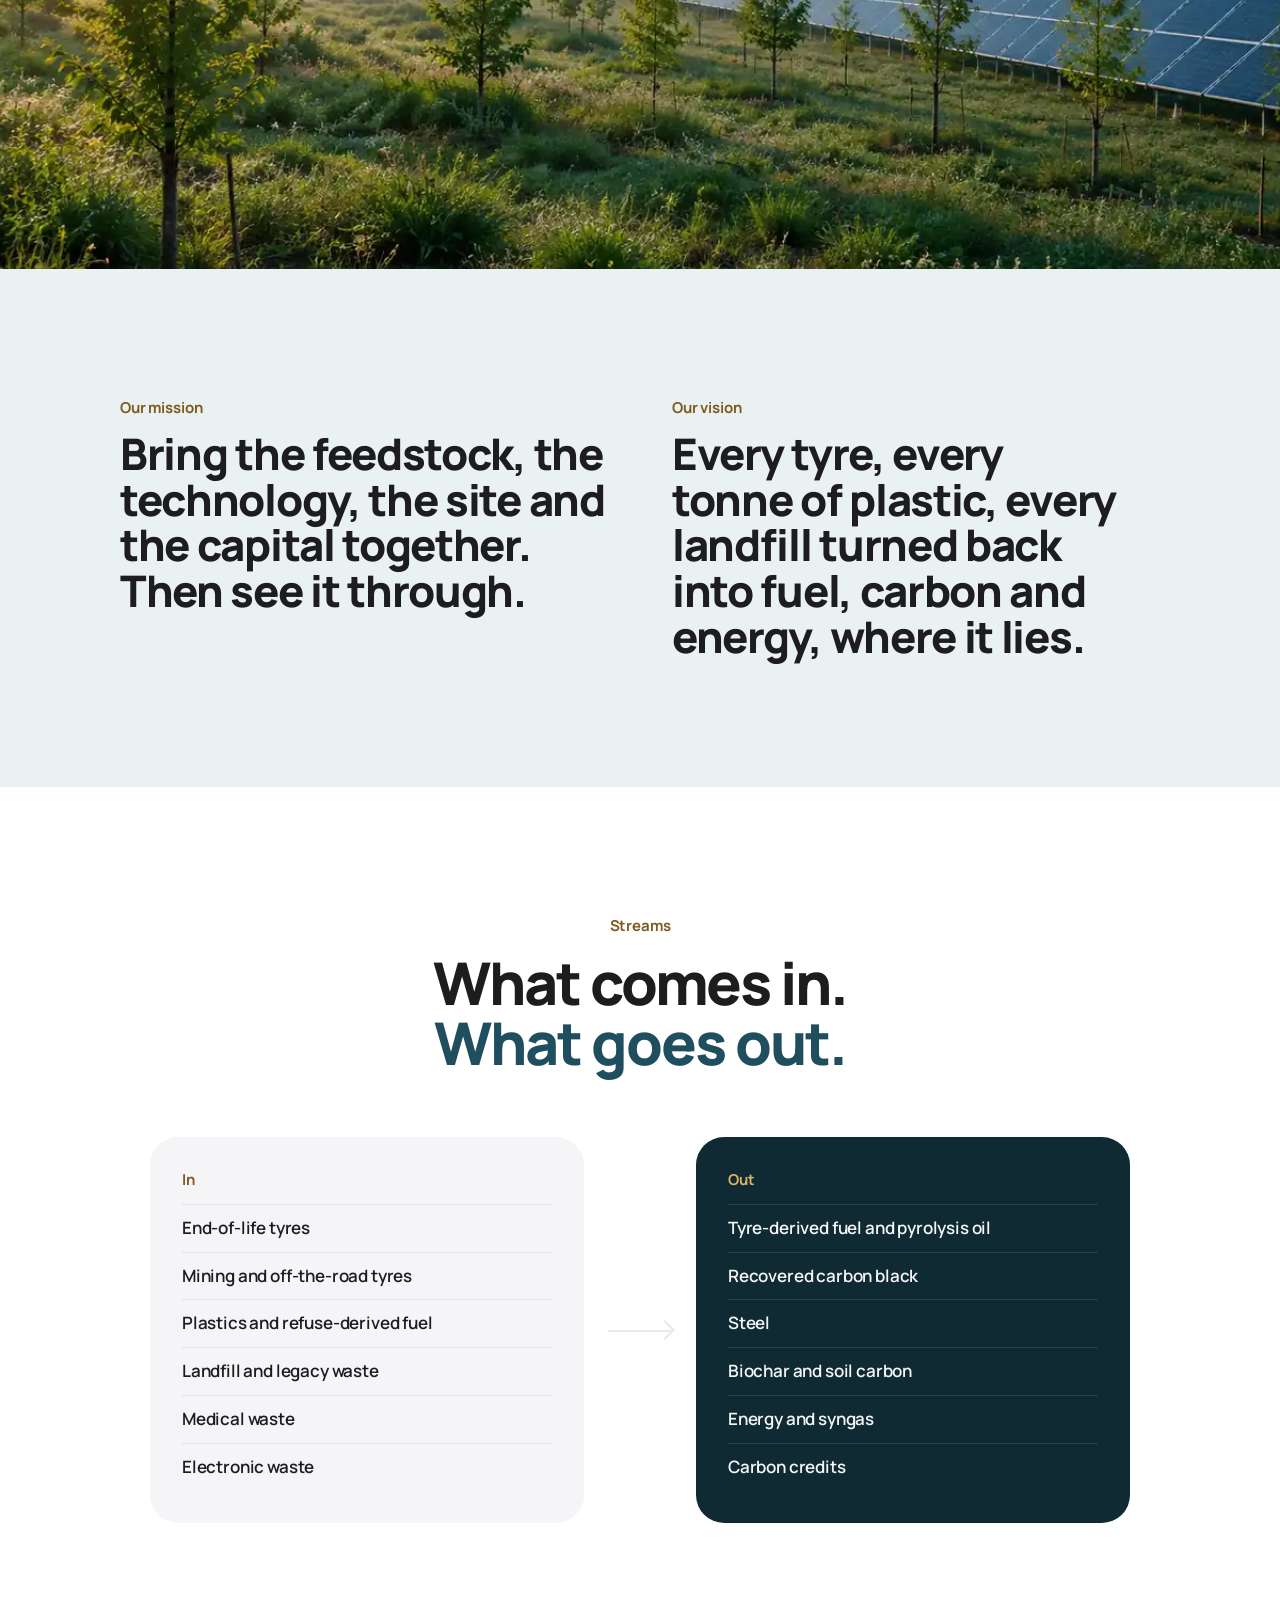
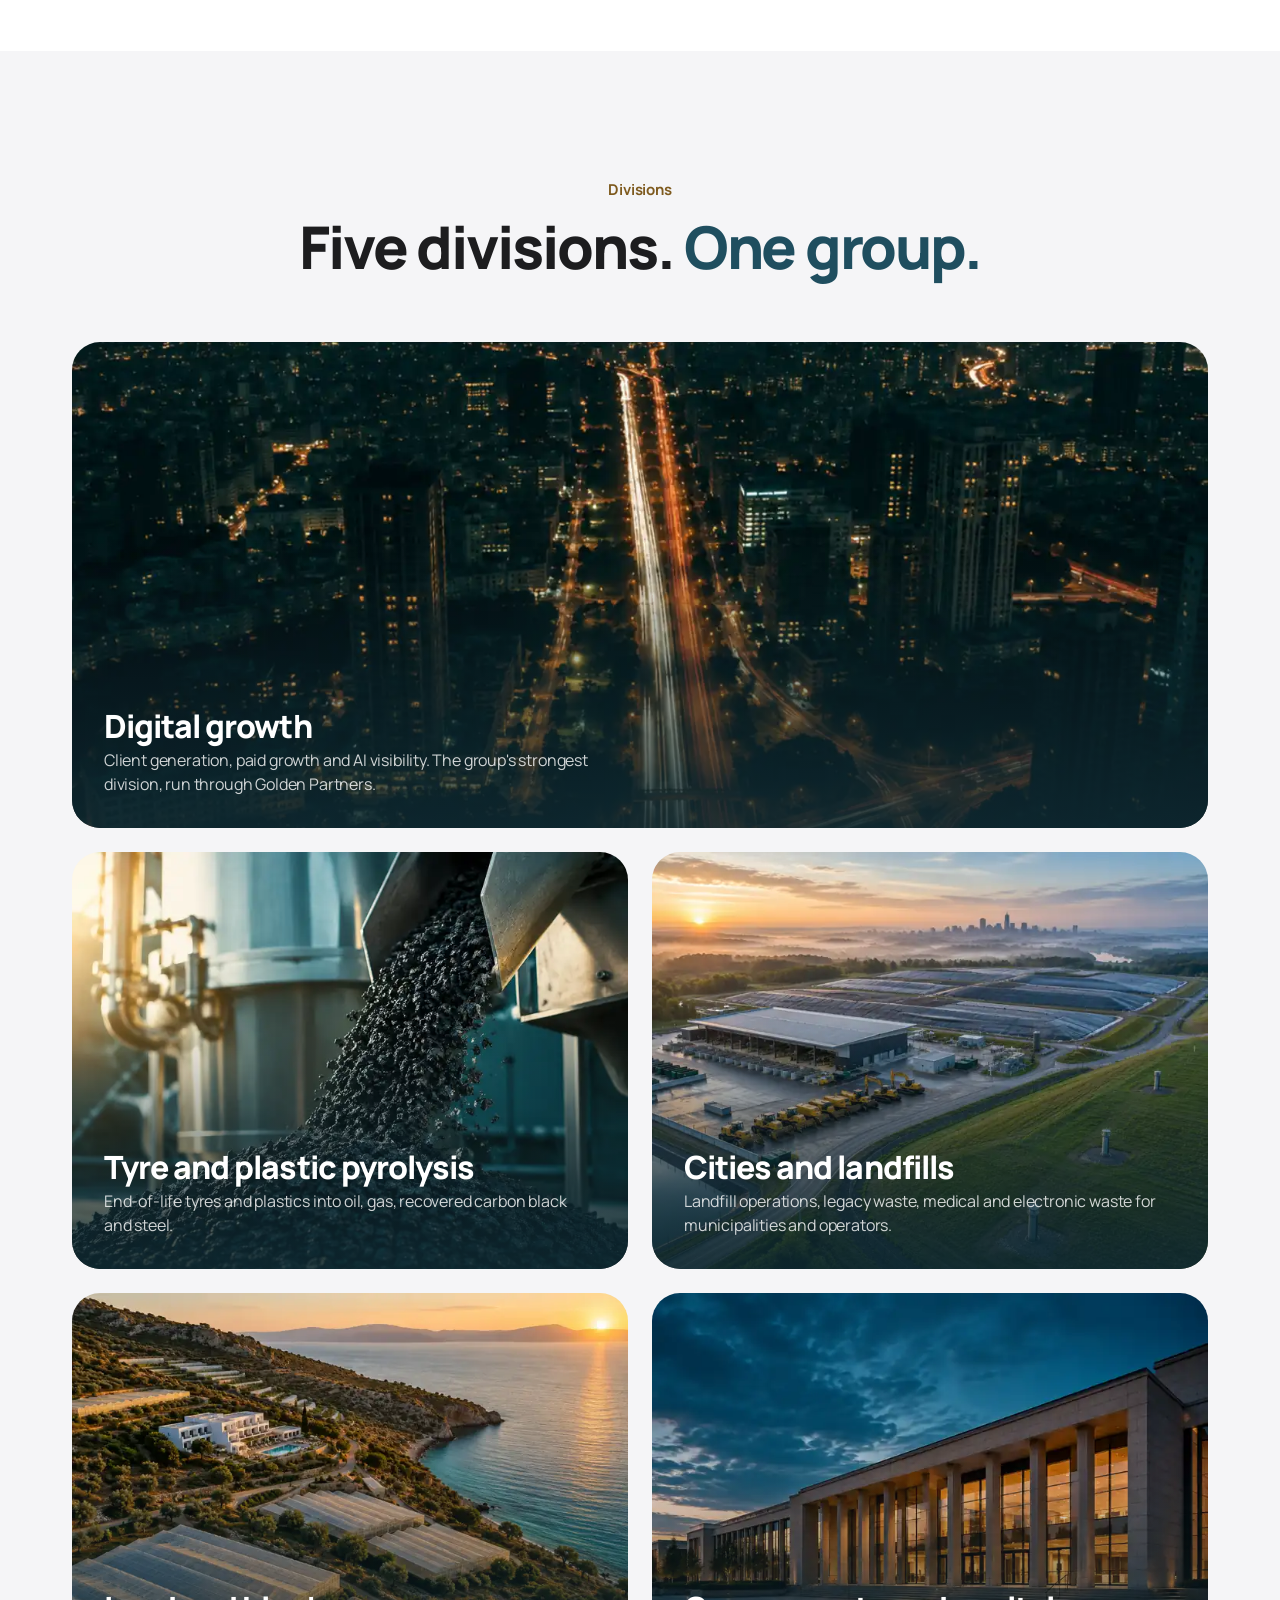
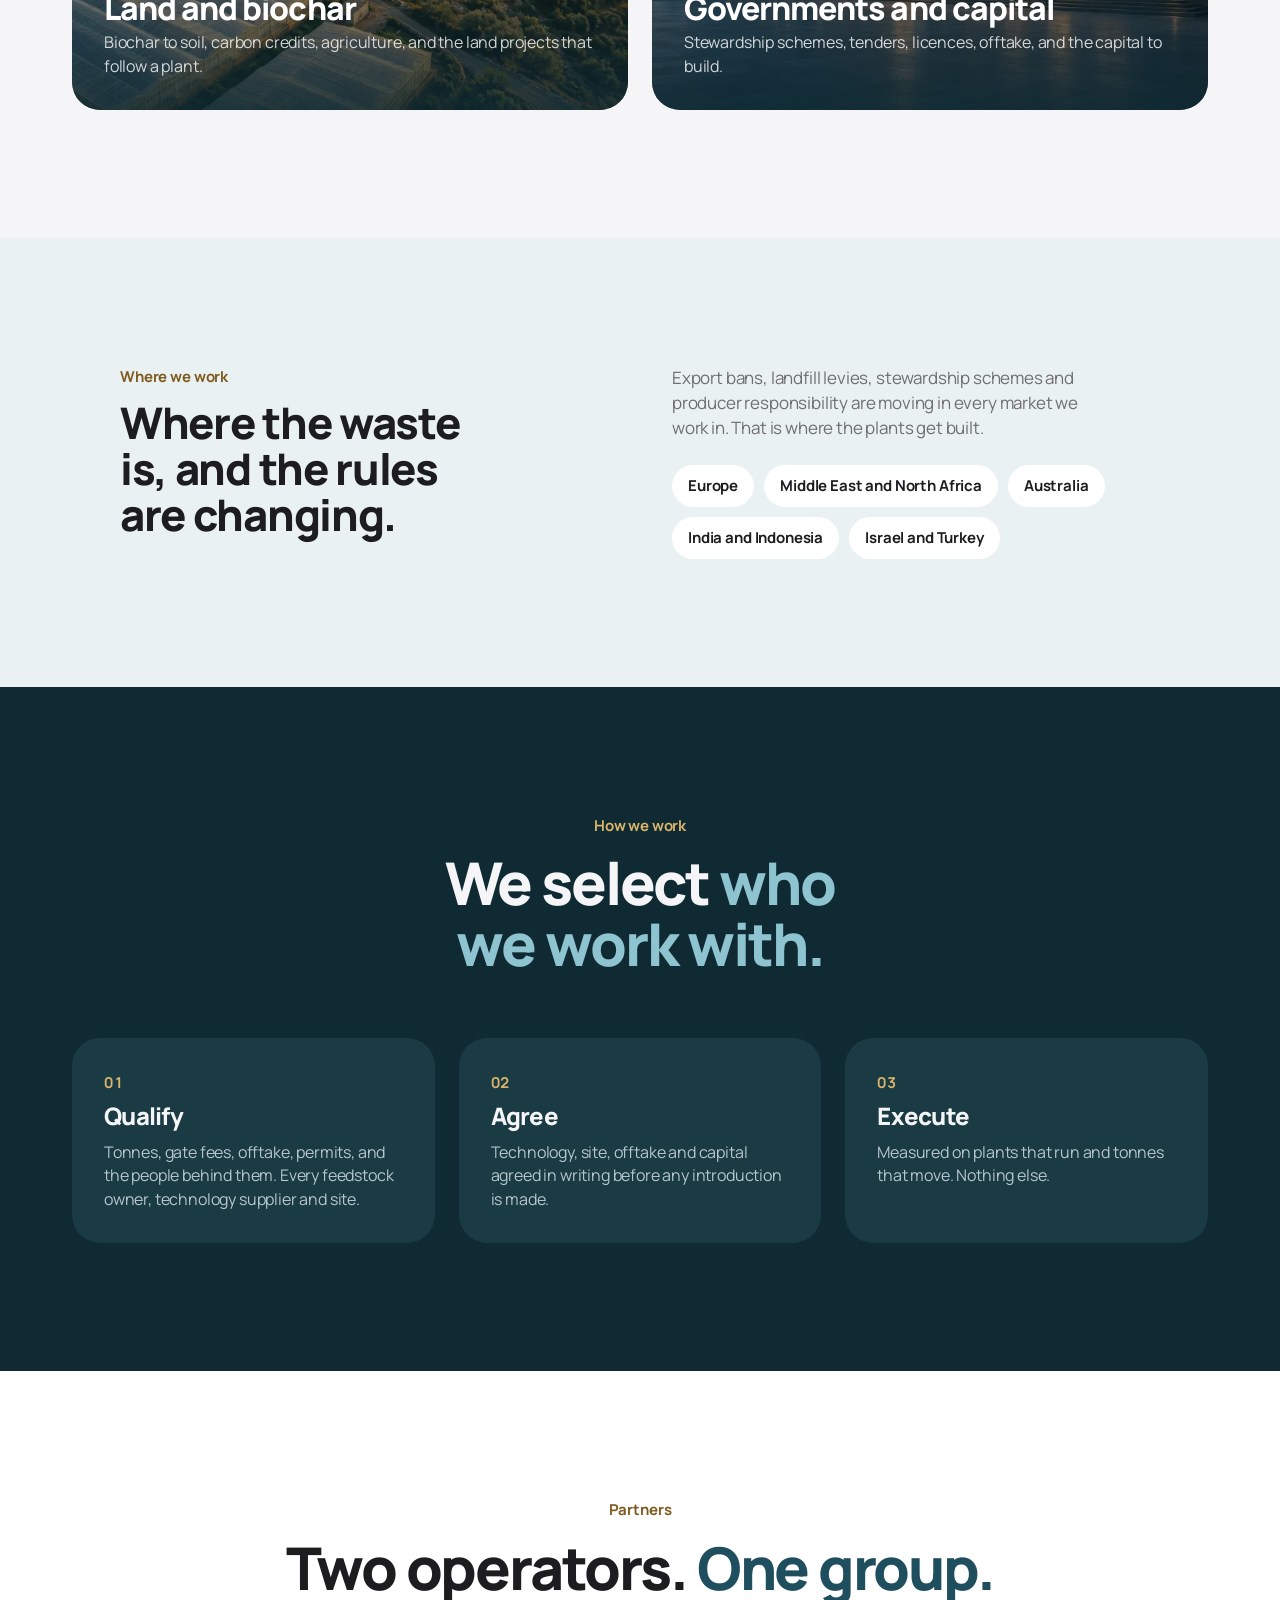
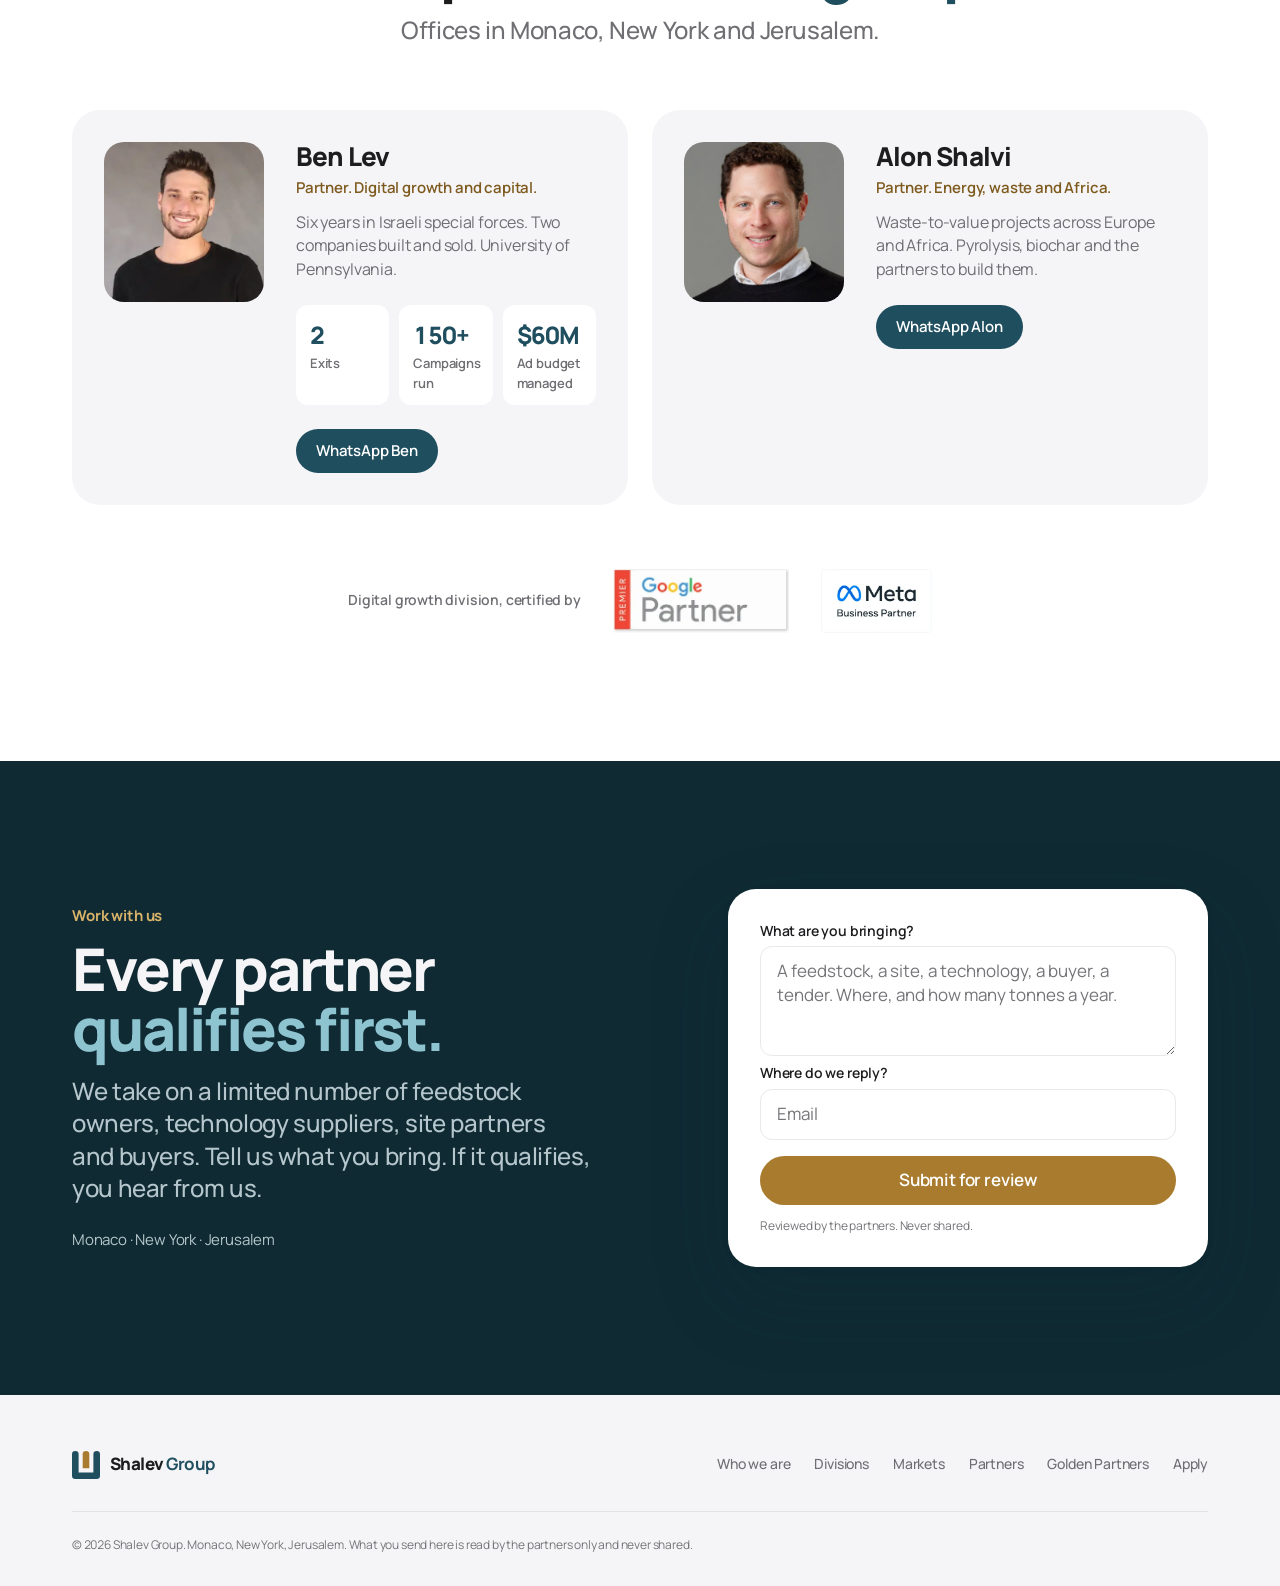
==== commit 37be5dfd: "Add Alon's photo: partner card on the site and his email signature Co-Authored-By: Claude Opus 5.5 <" ====
--- a/index.html
+++ b/index.html
@@ -122,7 +122,7 @@
         </div>
       </article>
       <article class="partner">
-        <div class="pp init" aria-hidden="true">AS</div>
+        <div class="pp"><img src="img/alon-shalvi.jpg" alt="Alon Shalvi" width="400" height="400" loading="lazy"></div>
         <div class="pb">
           <h3>Alon Shalvi</h3>
           <div class="role">Partner. Energy, waste and Africa.</div>
